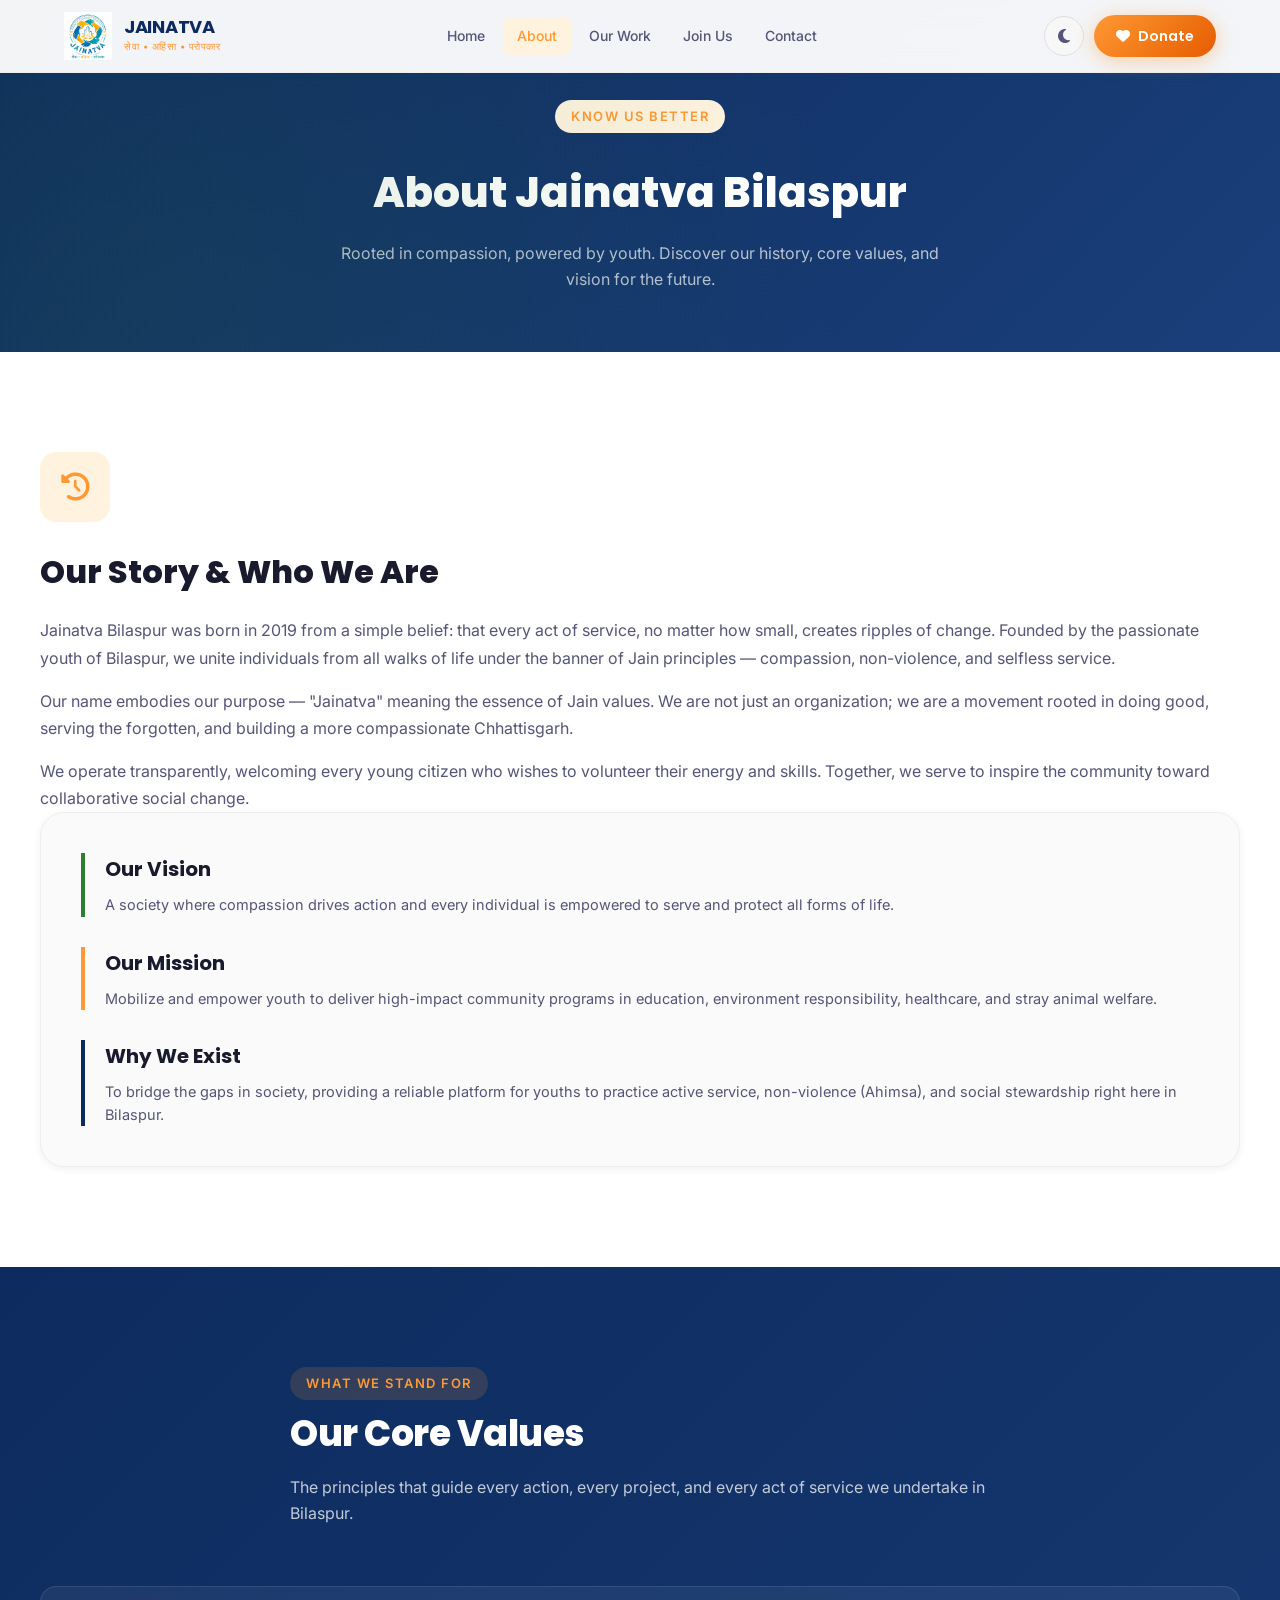
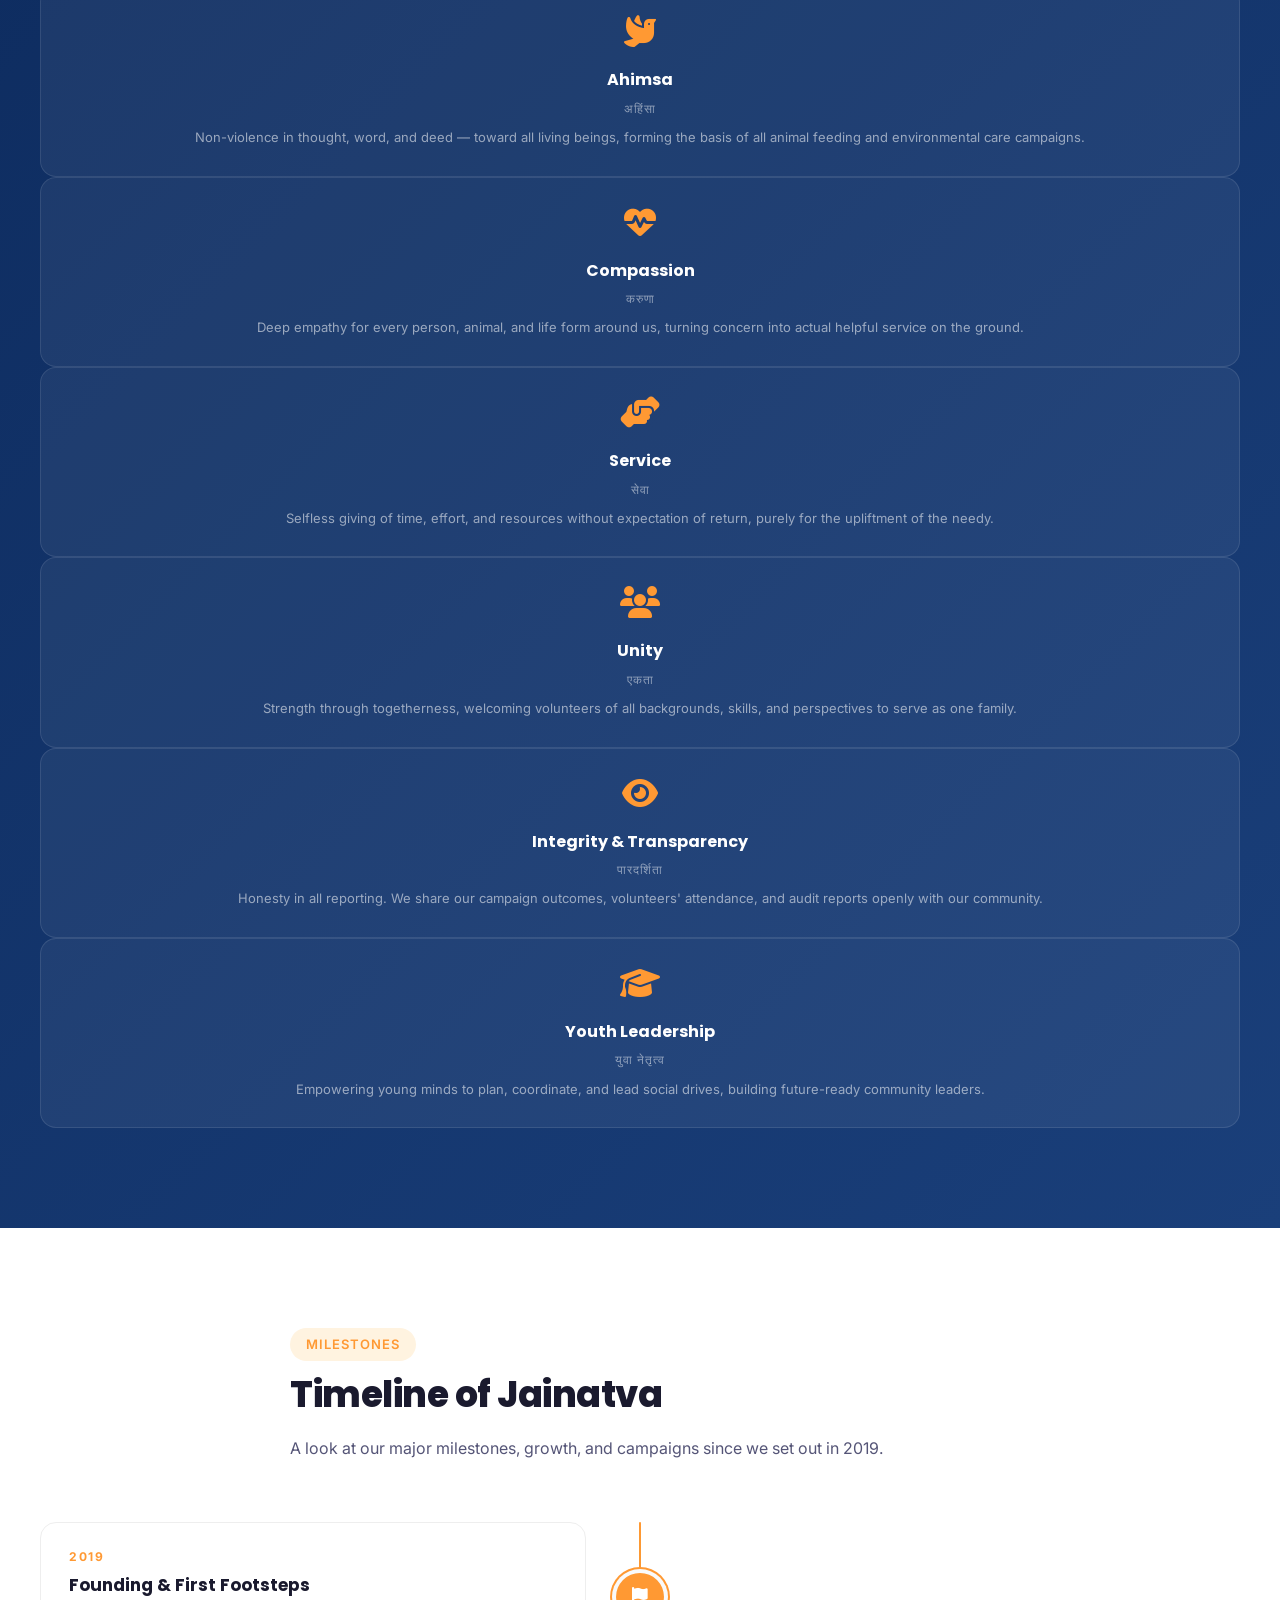
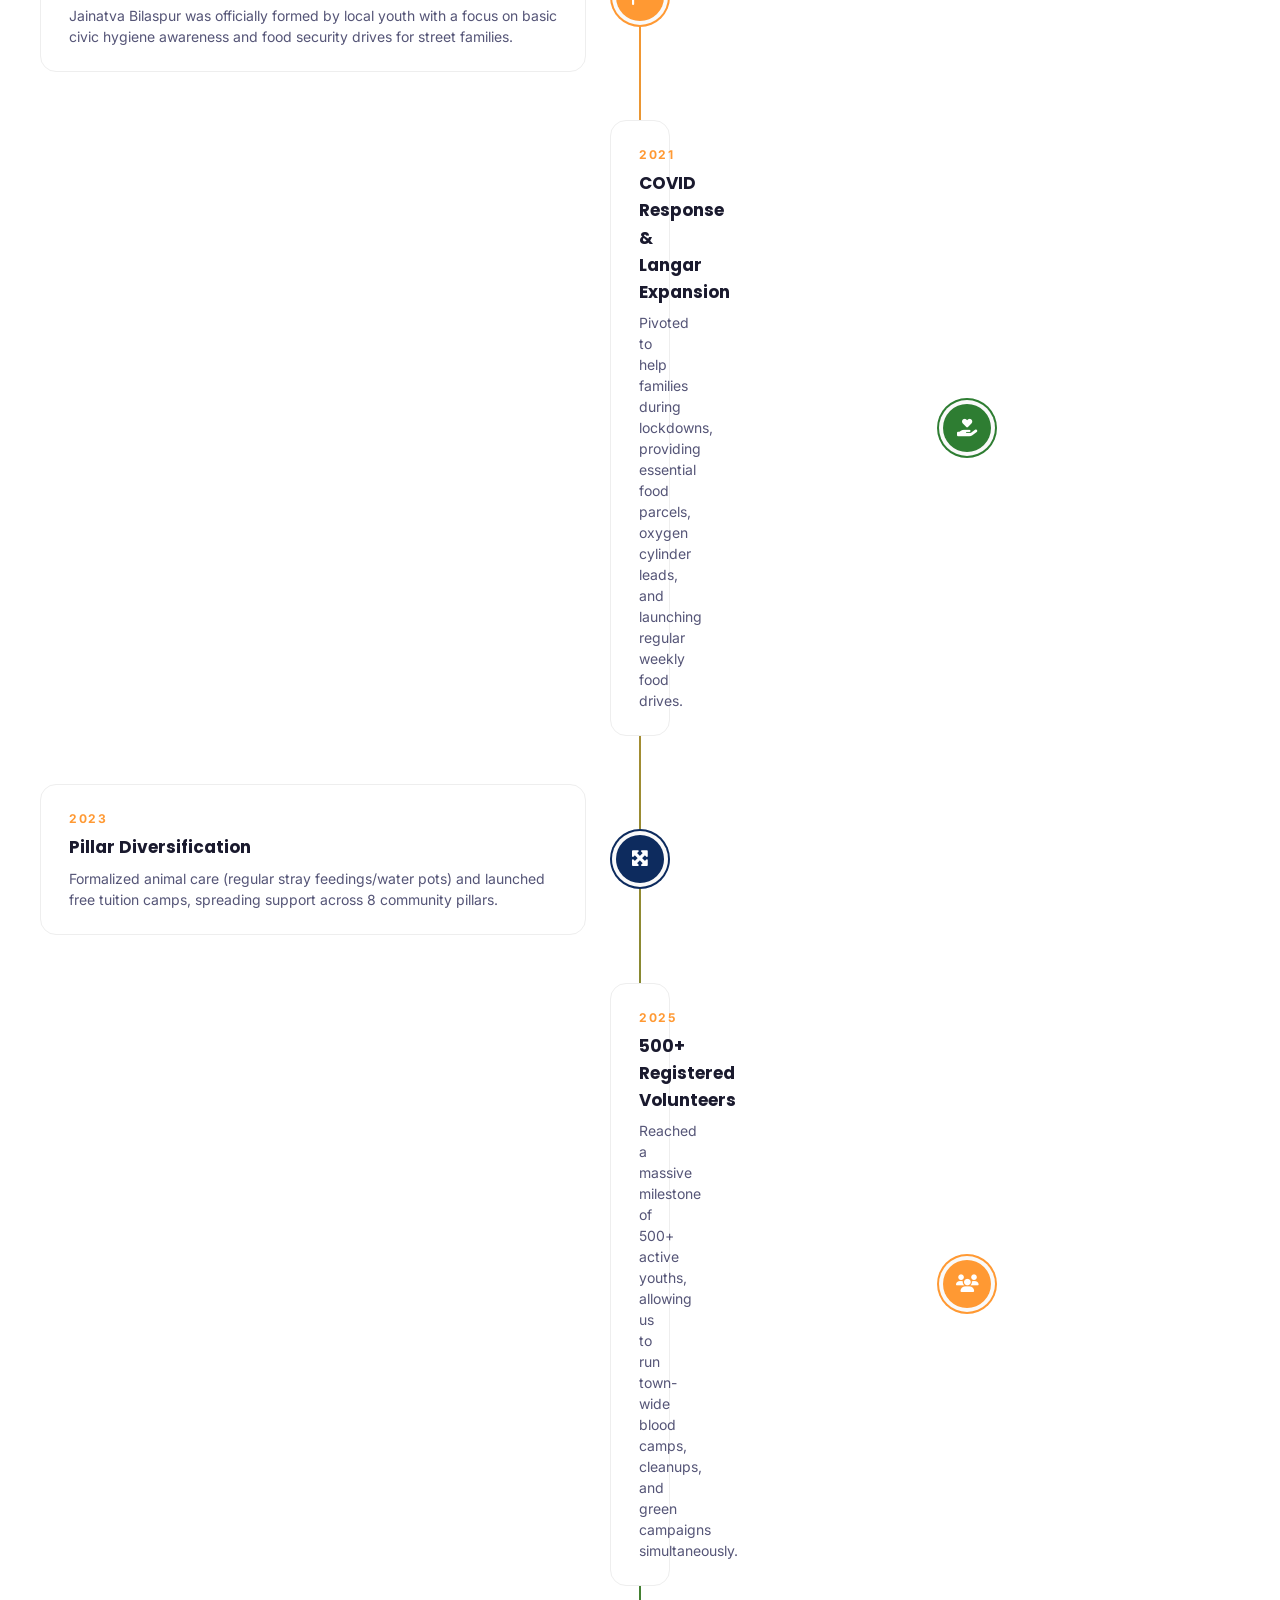
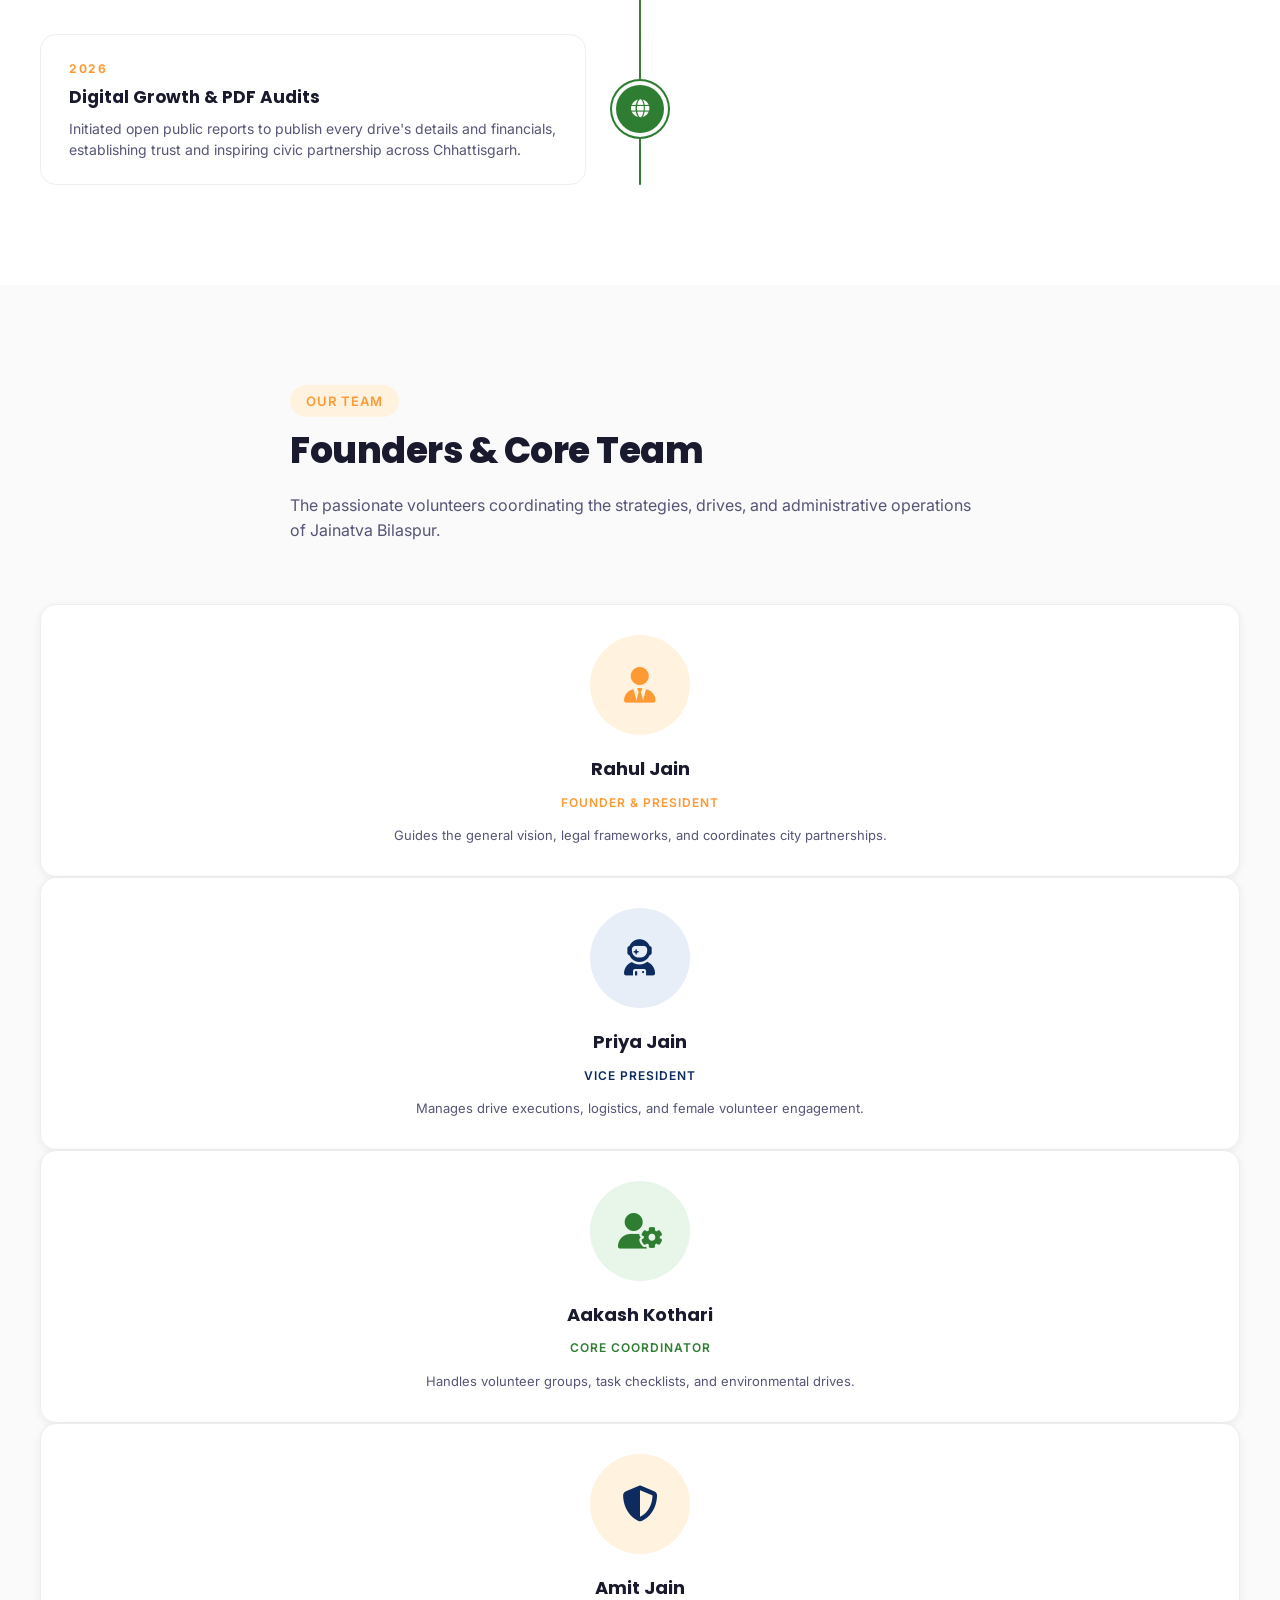
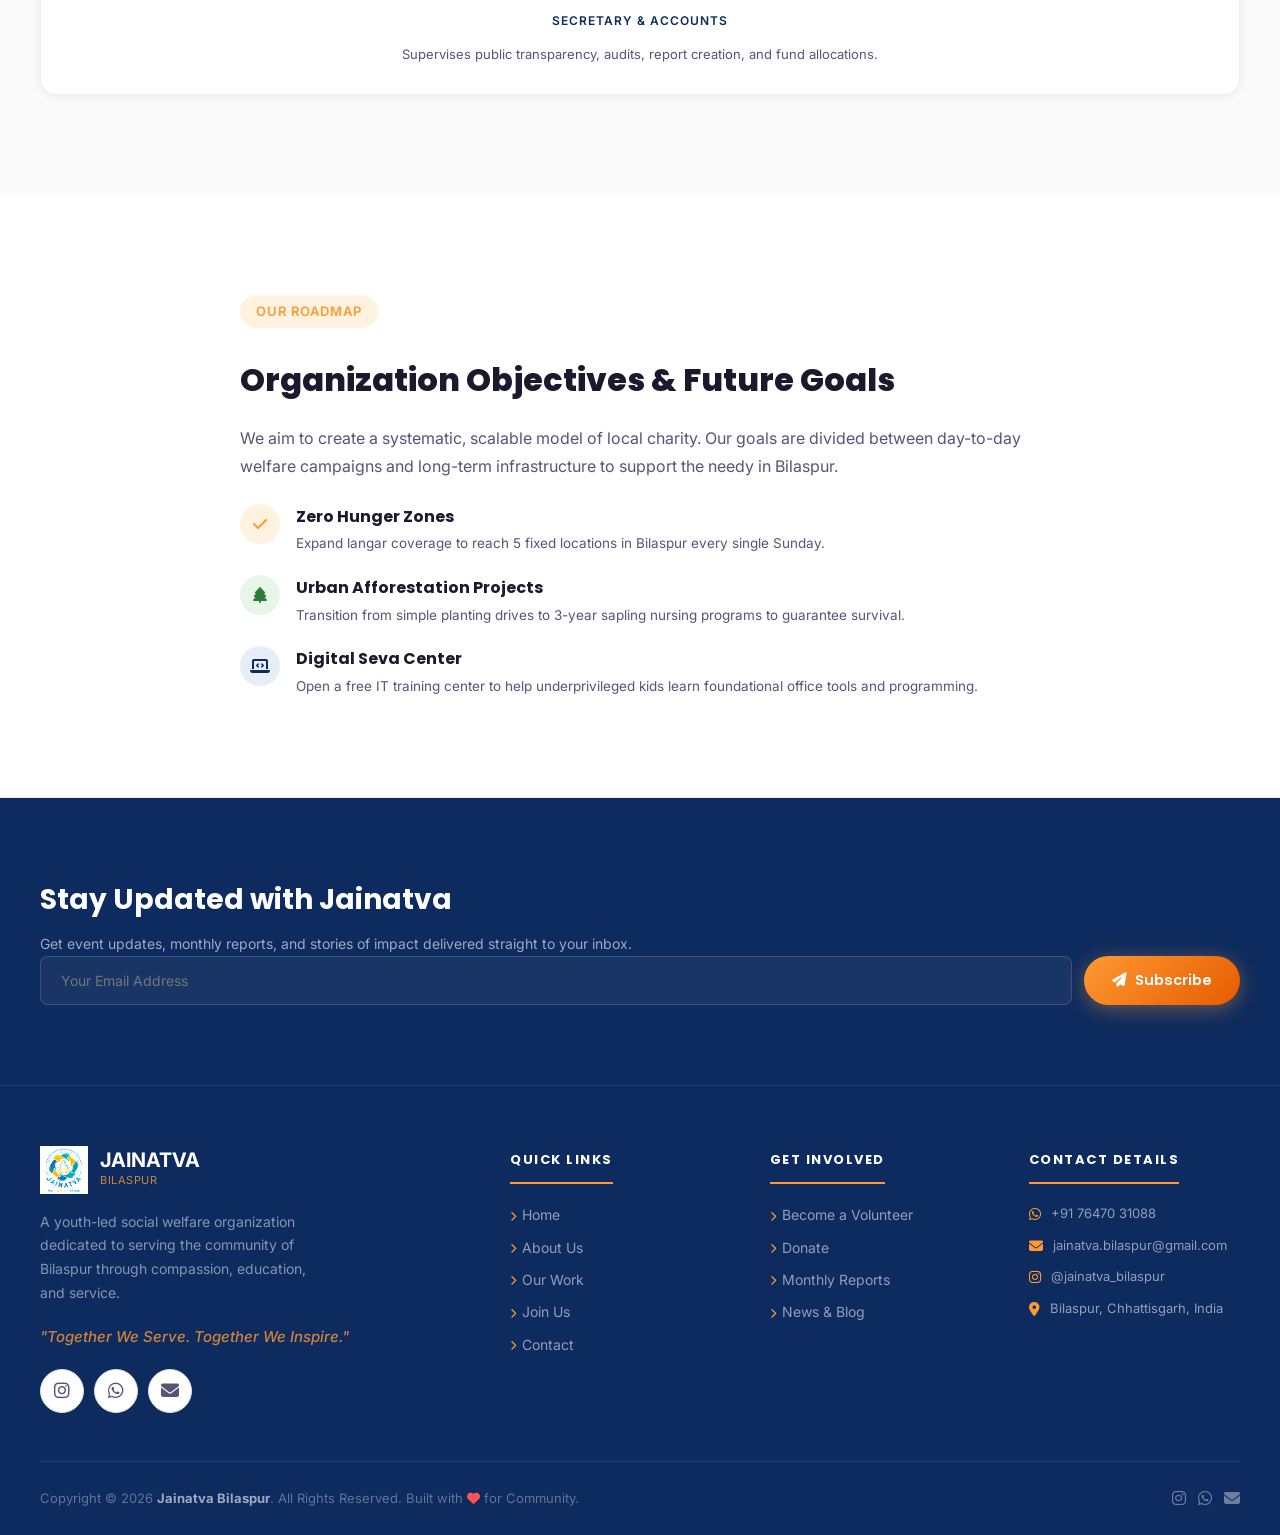
==== about.html @ 810e7277 "Initial commit of Jainatva Bilaspur website" ====
<!DOCTYPE html>
<html lang="en">
<head>
  <meta charset="UTF-8" />
  <meta name="viewport" content="width=device-width, initial-scale=1.0" />
  <meta name="description" content="Learn about Jainatva Bilaspur's story, mission, values, leadership, and our journey of social service since 2019." />
  <meta name="keywords" content="Jainatva story, about Jainatva, NGO leadership, Jain values, Ahimsa, Bilaspur NGO" />
  <title>About Us – Jainatva Bilaspur</title>
  <link rel="icon" type="image/jpeg" href="assets/logo.jpeg" />
  <link rel="preconnect" href="https://fonts.googleapis.com" />
  <link rel="preconnect" href="https://fonts.gstatic.com" crossorigin />
  <link href="https://fonts.googleapis.com/css2?family=Poppins:wght@300;400;500;600;700;800&family=Inter:wght@300;400;500;600&display=swap" rel="stylesheet" />
  <link rel="stylesheet" href="https://cdnjs.cloudflare.com/ajax/libs/font-awesome/6.5.1/css/all.min.css" />
  <link rel="stylesheet" href="css/style.css" />
  <script>
    // Anti-flash theme loader
    (function() {
      const isDark = localStorage.getItem('jainatva-dark') === 'true';
      if (isDark) {
        document.documentElement.setAttribute('data-theme', 'dark');
      }
    })();
  </script>
</head>
<body>

  <!-- HEADER / NAVIGATION -->
  <header id="navbar" role="navigation" aria-label="Main navigation">
    <div class="nav-container">
      <a href="index.html" class="nav-logo" aria-label="Jainatva Bilaspur Home">
        <img src="assets/logo.jpeg" alt="Jainatva Bilaspur Logo" />
        <div class="nav-logo-text">
          <span class="org-name">JAINATVA</span>
          <span class="org-tagline">सेवा • अहिंसा • परोपकार</span>
        </div>
      </a>

      <ul class="nav-links" role="list">
        <li><a href="index.html">Home</a></li>
        <li><a href="about.html" class="active">About</a></li>
        <li><a href="work.html">Our Work</a></li>
        <li><a href="join.html">Join Us</a></li>
        <li><a href="contact.html">Contact</a></li>
      </ul>

      <div class="nav-actions">
        <button class="btn-dark-toggle" id="dark-toggle" aria-label="Toggle dark mode">
          <i class="fas fa-moon" aria-hidden="true"></i>
        </button>
        <a href="contact.html#donate" class="btn btn-primary" style="padding: 10px 22px; font-size: 14px;">
          <i class="fas fa-heart" aria-hidden="true"></i> Donate
        </a>
        <button class="hamburger" id="hamburger" aria-label="Open menu" aria-expanded="false">
          <span></span><span></span><span></span>
        </button>
      </div>
    </div>
  </header>

  <!-- MOBILE NAV DRAWER -->
  <nav id="mobile-nav" aria-label="Mobile navigation">
    <a href="index.html">Home</a>
    <a href="about.html" class="active">About Us</a>
    <a href="work.html">Our Work</a>
    <a href="join.html">Join Us</a>
    <a href="contact.html">Contact</a>
    <a href="contact.html#donate" style="color: var(--saffron); font-weight: bold;"><i class="fas fa-heart"></i> Donate</a>
  </nav>

  <!-- INNER BANNER -->
  <section class="inner-banner" style="background: linear-gradient(135deg, var(--navy), var(--navy-mid)); padding: 100px 0 60px 0; text-align: center; color: white; position: relative;">
    <div style="position: absolute; top: 0; left: 0; right: 0; bottom: 0; background: radial-gradient(circle at 10% 90%, rgba(46,125,50,0.15) 0%, transparent 60%); pointer-events: none;"></div>
    <div class="container">
      <span class="section-badge" style="color: var(--saffron); text-transform: uppercase; font-size: 13px; font-weight: 600; letter-spacing: 1.5px;">Know Us Better</span>
      <h1 style="font-family: 'Poppins', sans-serif; font-size: 42px; font-weight: 800; margin-top: 10px; color: white;">About Jainatva Bilaspur</h1>
      <p style="color: rgba(255,255,255,0.7); max-width: 600px; margin: 15px auto 0 auto; font-size: 16px;">Rooted in compassion, powered by youth. Discover our history, core values, and vision for the future.</p>
    </div>
  </section>

  <!-- OUR STORY & WHY EXISTS -->
  <section id="our-story" style="padding: 100px 0; background: var(--white);" aria-labelledby="story-title">
    <div class="container">
      <div class="grid grid-2" style="gap: 50px; align-items: center;">
        <div class="reveal">
          <div style="width: 70px; height: 70px; background: var(--saffron-light); color: var(--saffron); border-radius: var(--radius-md); display: flex; align-items: center; justify-content: center; font-size: 28px; margin-bottom: 24px;">
            <i class="fas fa-history"></i>
          </div>
          <h2 id="story-title" style="font-size: 32px; font-weight: 800; margin-bottom: 20px; color: var(--text-primary);">Our Story &amp; Who We Are</h2>
          <p style="color: var(--text-secondary); margin-bottom: 16px; line-height: 1.7;">
            Jainatva Bilaspur was born in 2019 from a simple belief: that every act of service, no matter how small, creates ripples of change. Founded by the passionate youth of Bilaspur, we unite individuals from all walks of life under the banner of Jain principles — compassion, non-violence, and selfless service.
          </p>
          <p style="color: var(--text-secondary); margin-bottom: 16px; line-height: 1.7;">
            Our name embodies our purpose — "Jainatva" meaning the essence of Jain values. We are not just an organization; we are a movement rooted in doing good, serving the forgotten, and building a more compassionate Chhattisgarh.
          </p>
          <p style="color: var(--text-secondary); line-height: 1.7;">
            We operate transparently, welcoming every young citizen who wishes to volunteer their energy and skills. Together, we serve to inspire the community toward collaborative social change.
          </p>
        </div>
        <div class="reveal" style="background: var(--off-white); padding: 40px; border-radius: var(--radius-lg); border: 1px solid var(--gray-100); box-shadow: var(--shadow-sm);">
          <div style="border-left: 4px solid var(--green); padding-left: 20px; margin-bottom: 30px;">
            <h3 style="font-size: 20px; font-weight: 700; color: var(--text-primary); margin-bottom: 8px;">Our Vision</h3>
            <p style="color: var(--text-secondary); font-size: 14.5px;">A society where compassion drives action and every individual is empowered to serve and protect all forms of life.</p>
          </div>
          <div style="border-left: 4px solid var(--saffron); padding-left: 20px; margin-bottom: 30px;">
            <h3 style="font-size: 20px; font-weight: 700; color: var(--text-primary); margin-bottom: 8px;">Our Mission</h3>
            <p style="color: var(--text-secondary); font-size: 14.5px;">Mobilize and empower youth to deliver high-impact community programs in education, environment responsibility, healthcare, and stray animal welfare.</p>
          </div>
          <div style="border-left: 4px solid var(--navy); padding-left: 20px;">
            <h3 style="font-size: 20px; font-weight: 700; color: var(--text-primary); margin-bottom: 8px;">Why We Exist</h3>
            <p style="color: var(--text-secondary); font-size: 14.5px;">To bridge the gaps in society, providing a reliable platform for youths to practice active service, non-violence (Ahimsa), and social stewardship right here in Bilaspur.</p>
          </div>
        </div>
      </div>
    </div>
  </section>

  <!-- CORE VALUES -->
  <section id="values" style="padding: 100px 0; background: linear-gradient(135deg, var(--navy), var(--navy-mid)); color: white;" aria-labelledby="values-title">
    <div class="container">
      <div class="text-center" style="max-width: 700px; margin: 0 auto 60px auto;">
        <span class="section-badge" style="color: var(--saffron); text-transform: uppercase; font-size: 13px; font-weight: 600; letter-spacing: 1.5px; display: inline-block; margin-bottom: 12px;">What We Stand For</span>
        <h2 id="values-title" class="section-title" style="color: white; font-size: 36px; font-weight: 800; margin-bottom: 20px;">Our Core Values</h2>
        <p style="color: rgba(255,255,255,0.75);">The principles that guide every action, every project, and every act of service we undertake in Bilaspur.</p>
      </div>

      <div class="grid grid-3" style="gap: 30px;">
        <!-- Value 1 -->
        <div class="value-card reveal">
          <i class="fas fa-dove" style="font-size: 32px; color: var(--saffron); margin-bottom: 20px;"></i>
          <h3>Ahimsa</h3>
          <div class="value-hindi">अहिंसा</div>
          <p>Non-violence in thought, word, and deed — toward all living beings, forming the basis of all animal feeding and environmental care campaigns.</p>
        </div>
        <!-- Value 2 -->
        <div class="value-card reveal">
          <i class="fas fa-heartbeat" style="font-size: 32px; color: var(--saffron); margin-bottom: 20px;"></i>
          <h3>Compassion</h3>
          <div class="value-hindi">करुणा</div>
          <p>Deep empathy for every person, animal, and life form around us, turning concern into actual helpful service on the ground.</p>
        </div>
        <!-- Value 3 -->
        <div class="value-card reveal">
          <i class="fas fa-hands-helping" style="font-size: 32px; color: var(--saffron); margin-bottom: 20px;"></i>
          <h3>Service</h3>
          <div class="value-hindi">सेवा</div>
          <p>Selfless giving of time, effort, and resources without expectation of return, purely for the upliftment of the needy.</p>
        </div>
        <!-- Value 4 -->
        <div class="value-card reveal">
          <i class="fas fa-users" style="font-size: 32px; color: var(--saffron); margin-bottom: 20px;"></i>
          <h3>Unity</h3>
          <div class="value-hindi">एकता</div>
          <p>Strength through togetherness, welcoming volunteers of all backgrounds, skills, and perspectives to serve as one family.</p>
        </div>
        <!-- Value 5 -->
        <div class="value-card reveal">
          <i class="fas fa-eye" style="font-size: 32px; color: var(--saffron); margin-bottom: 20px;"></i>
          <h3>Integrity &amp; Transparency</h3>
          <div class="value-hindi">पारदर्शिता</div>
          <p>Honesty in all reporting. We share our campaign outcomes, volunteers' attendance, and audit reports openly with our community.</p>
        </div>
        <!-- Value 6 -->
        <div class="value-card reveal">
          <i class="fas fa-graduation-cap" style="font-size: 32px; color: var(--saffron); margin-bottom: 20px;"></i>
          <h3>Youth Leadership</h3>
          <div class="value-hindi">युवा नेतृत्व</div>
          <p>Empowering young minds to plan, coordinate, and lead social drives, building future-ready community leaders.</p>
        </div>
      </div>
    </div>
  </section>

  <!-- TIMELINE ROADMAP -->
  <section id="timeline-section" style="padding: 100px 0; background: var(--white);" aria-labelledby="timeline-title">
    <div class="container">
      <div class="text-center" style="max-width: 700px; margin: 0 auto 60px auto;">
        <span class="section-badge" style="color: var(--saffron); text-transform: uppercase; font-size: 13px; font-weight: 600; letter-spacing: 1px; display: inline-block; margin-bottom: 12px;">Milestones</span>
        <h2 id="timeline-title" class="section-title" style="font-size: 36px; font-weight: 800; margin-bottom: 20px;">Timeline of Jainatva</h2>
        <p style="color: var(--text-secondary);">A look at our major milestones, growth, and campaigns since we set out in 2019.</p>
      </div>

      <div class="timeline">
        <!-- Milestone 1 (Odd: Left) -->
        <div class="timeline-item">
          <div class="timeline-card reveal">
            <div class="timeline-date">2019</div>
            <h3>Founding &amp; First Footsteps</h3>
            <p>Jainatva Bilaspur was officially formed by local youth with a focus on basic civic hygiene awareness and food security drives for street families.</p>
          </div>
          <div class="timeline-dot"><i class="fas fa-flag"></i></div>
          <div></div>
        </div>

        <!-- Milestone 2 (Even: Right) -->
        <div class="timeline-item">
          <div></div>
          <div class="timeline-dot green"><i class="fas fa-hand-holding-heart"></i></div>
          <div class="timeline-card reveal">
            <div class="timeline-date">2021</div>
            <h3>COVID Response &amp; Langar Expansion</h3>
            <p>Pivoted to help families during lockdowns, providing essential food parcels, oxygen cylinder leads, and launching regular weekly food drives.</p>
          </div>
        </div>

        <!-- Milestone 3 (Odd: Left) -->
        <div class="timeline-item">
          <div class="timeline-card reveal">
            <div class="timeline-date">2023</div>
            <h3>Pillar Diversification</h3>
            <p>Formalized animal care (regular stray feedings/water pots) and launched free tuition camps, spreading support across 8 community pillars.</p>
          </div>
          <div class="timeline-dot navy"><i class="fas fa-expand-arrows-alt"></i></div>
          <div></div>
        </div>

        <!-- Milestone 4 (Even: Right) -->
        <div class="timeline-item">
          <div></div>
          <div class="timeline-dot"><i class="fas fa-users"></i></div>
          <div class="timeline-card reveal">
            <div class="timeline-date">2025</div>
            <h3>500+ Registered Volunteers</h3>
            <p>Reached a massive milestone of 500+ active youths, allowing us to run town-wide blood camps, cleanups, and green campaigns simultaneously.</p>
          </div>
        </div>

        <!-- Milestone 5 (Odd: Left) -->
        <div class="timeline-item">
          <div class="timeline-card reveal">
            <div class="timeline-date">2026</div>
            <h3>Digital Growth &amp; PDF Audits</h3>
            <p>Initiated open public reports to publish every drive's details and financials, establishing trust and inspiring civic partnership across Chhattisgarh.</p>
          </div>
          <div class="timeline-dot green"><i class="fas fa-globe"></i></div>
          <div></div>
        </div>
      </div>
    </div>
  </section>

  <!-- FOUNDER & TEAM -->
  <section id="founder-team" style="padding: 100px 0; background: var(--off-white);" aria-labelledby="team-title">
    <div class="container">
      <div class="text-center" style="max-width: 700px; margin: 0 auto 60px auto;">
        <span class="section-badge" style="color: var(--saffron); text-transform: uppercase; font-size: 13px; font-weight: 600; letter-spacing: 1px; display: inline-block; margin-bottom: 12px;">Our Team</span>
        <h2 id="team-title" class="section-title" style="font-size: 36px; font-weight: 800; margin-bottom: 20px;">Founders &amp; Core Team</h2>
        <p style="color: var(--text-secondary);">The passionate volunteers coordinating the strategies, drives, and administrative operations of Jainatva Bilaspur.</p>
      </div>

      <div class="grid grid-4" style="gap: 30px;">
        <!-- Member 1 -->
        <div class="reveal" style="background: var(--white); border-radius: var(--radius-md); overflow: hidden; border: 1px solid var(--gray-100); text-align: center; padding: 30px 20px; box-shadow: var(--shadow-sm);">
          <div style="width: 100px; height: 100px; background: var(--saffron-light); color: var(--saffron); display: flex; align-items: center; justify-content: center; font-size: 36px; border-radius: 50%; margin: 0 auto 20px auto;">
            <i class="fas fa-user-tie"></i>
          </div>
          <h3 style="font-size: 18px; font-weight: 700; color: var(--text-primary); margin-bottom: 5px;">Rahul Jain</h3>
          <span style="font-size: 12px; color: var(--saffron); text-transform: uppercase; font-weight: 600; letter-spacing: 1px;">Founder &amp; President</span>
          <p style="font-size: 13px; color: var(--text-secondary); margin-top: 12px; line-height: 1.5;">Guides the general vision, legal frameworks, and coordinates city partnerships.</p>
        </div>

        <!-- Member 2 -->
        <div class="reveal" style="background: var(--white); border-radius: var(--radius-md); overflow: hidden; border: 1px solid var(--gray-100); text-align: center; padding: 30px 20px; box-shadow: var(--shadow-sm);">
          <div style="width: 100px; height: 100px; background: var(--navy-light); color: var(--navy); display: flex; align-items: center; justify-content: center; font-size: 36px; border-radius: 50%; margin: 0 auto 20px auto;">
            <i class="fas fa-user-astronaut"></i>
          </div>
          <h3 style="font-size: 18px; font-weight: 700; color: var(--text-primary); margin-bottom: 5px;">Priya Jain</h3>
          <span style="font-size: 12px; color: var(--navy); text-transform: uppercase; font-weight: 600; letter-spacing: 1px;">Vice President</span>
          <p style="font-size: 13px; color: var(--text-secondary); margin-top: 12px; line-height: 1.5;">Manages drive executions, logistics, and female volunteer engagement.</p>
        </div>

        <!-- Member 3 -->
        <div class="reveal" style="background: var(--white); border-radius: var(--radius-md); overflow: hidden; border: 1px solid var(--gray-100); text-align: center; padding: 30px 20px; box-shadow: var(--shadow-sm);">
          <div style="width: 100px; height: 100px; background: var(--green-light); color: var(--green); display: flex; align-items: center; justify-content: center; font-size: 36px; border-radius: 50%; margin: 0 auto 20px auto;">
            <i class="fas fa-user-cog"></i>
          </div>
          <h3 style="font-size: 18px; font-weight: 700; color: var(--text-primary); margin-bottom: 5px;">Aakash Kothari</h3>
          <span style="font-size: 12px; color: var(--green); text-transform: uppercase; font-weight: 600; letter-spacing: 1px;">Core Coordinator</span>
          <p style="font-size: 13px; color: var(--text-secondary); margin-top: 12px; line-height: 1.5;">Handles volunteer groups, task checklists, and environmental drives.</p>
        </div>

        <!-- Member 4 -->
        <div class="reveal" style="background: var(--white); border-radius: var(--radius-md); overflow: hidden; border: 1px solid var(--gray-100); text-align: center; padding: 30px 20px; box-shadow: var(--shadow-sm);">
          <div style="width: 100px; height: 100px; background: var(--saffron-light); color: var(--navy); display: flex; align-items: center; justify-content: center; font-size: 36px; border-radius: 50%; margin: 0 auto 20px auto;">
            <i class="fas fa-shield-alt"></i>
          </div>
          <h3 style="font-size: 18px; font-weight: 700; color: var(--text-primary); margin-bottom: 5px;">Amit Jain</h3>
          <span style="font-size: 12px; color: var(--navy); text-transform: uppercase; font-weight: 600; letter-spacing: 1px;">Secretary &amp; Accounts</span>
          <p style="font-size: 13px; color: var(--text-secondary); margin-top: 12px; line-height: 1.5;">Supervises public transparency, audits, report creation, and fund allocations.</p>
        </div>
      </div>
    </div>
  </section>

  <!-- OBJECTIVES & FUTURE GOALS -->
  <section id="goals" style="padding: 100px 0; background: var(--white);" aria-labelledby="goals-title">
    <div class="container" style="max-width: 800px; margin: 0 auto;">
      <div class="reveal">
        <span class="section-badge" style="color: var(--saffron); text-transform: uppercase; font-size: 13px; font-weight: 600; letter-spacing: 1px;">Our Roadmap</span>
        <h2 id="goals-title" style="font-size: 32px; font-weight: 800; margin-top: 10px; margin-bottom: 20px; color: var(--text-primary);">Organization Objectives &amp; Future Goals</h2>
        <p style="color: var(--text-secondary); margin-bottom: 24px; line-height: 1.7;">
          We aim to create a systematic, scalable model of local charity. Our goals are divided between day-to-day welfare campaigns and long-term infrastructure to support the needy in Bilaspur.
        </p>

        <div style="display: flex; gap: 16px; margin-bottom: 20px; align-items: flex-start;">
          <div style="background: var(--saffron-light); color: var(--saffron); width: 40px; height: 40px; border-radius: 50%; display: flex; align-items: center; justify-content: center; flex-shrink: 0;"><i class="fas fa-check"></i></div>
          <div>
            <h4 style="font-size: 16px; font-weight: 700; color: var(--text-primary); margin-bottom: 4px;">Zero Hunger Zones</h4>
            <p style="font-size: 13.5px; color: var(--text-secondary);">Expand langar coverage to reach 5 fixed locations in Bilaspur every single Sunday.</p>
          </div>
        </div>

        <div style="display: flex; gap: 16px; margin-bottom: 20px; align-items: flex-start;">
          <div style="background: var(--green-light); color: var(--green); width: 40px; height: 40px; border-radius: 50%; display: flex; align-items: center; justify-content: center; flex-shrink: 0;"><i class="fas fa-tree"></i></div>
          <div>
            <h4 style="font-size: 16px; font-weight: 700; color: var(--text-primary); margin-bottom: 4px;">Urban Afforestation Projects</h4>
            <p style="font-size: 13.5px; color: var(--text-secondary);">Transition from simple planting drives to 3-year sapling nursing programs to guarantee survival.</p>
          </div>
        </div>

        <div style="display: flex; gap: 16px; align-items: flex-start;">
          <div style="background: var(--navy-light); color: var(--navy); width: 40px; height: 40px; border-radius: 50%; display: flex; align-items: center; justify-content: center; flex-shrink: 0;"><i class="fas fa-laptop-code"></i></div>
          <div>
            <h4 style="font-size: 16px; font-weight: 700; color: var(--text-primary); margin-bottom: 4px;">Digital Seva Center</h4>
            <p style="font-size: 13.5px; color: var(--text-secondary);">Open a free IT training center to help underprivileged kids learn foundational office tools and programming.</p>
          </div>
        </div>
      </div>
    </div>
  </section>

  <!-- NEWSLETTER SECTION -->
  <section id="newsletter" style="padding: 80px 0; background: var(--navy); color: white; border-bottom: 1px solid rgba(255,255,255,0.08);" aria-labelledby="newsletter-title">
    <div class="container">
      <div class="grid grid-2" style="align-items: center; gap: 40px;">
        <div>
          <h2 id="newsletter-title" style="font-family: 'Poppins', sans-serif; font-size: 28px; font-weight: 700; margin-bottom: 10px; color: white;">Stay Updated with Jainatva</h2>
          <p style="color: rgba(255,255,255,0.6); font-size: 14px;">Get event updates, monthly reports, and stories of impact delivered straight to your inbox.</p>
        </div>
        <div style="display: flex; gap: 12px; flex-wrap: wrap;">
          <input type="email" placeholder="Your Email Address" aria-label="Email for Newsletter" style="flex: 1; min-width: 250px; padding: 14px 20px; border-radius: var(--radius-sm); border: 1px solid rgba(255,255,255,0.15); background: rgba(255,255,255,0.05); color: white; font-family: inherit; font-size: 14px; outline: none; transition: var(--transition);" />
          <button class="btn btn-primary" onclick="handleNewsletter(this)" style="font-size: 14.5px; padding: 14px 28px; border: none; cursor: pointer;">
            <i class="fas fa-paper-plane"></i> Subscribe
          </button>
        </div>
      </div>
    </div>
  </section>

  <!-- FOOTER -->
  <footer>
    <div class="container">
      <div class="footer-grid">
        <div class="footer-brand">
          <div class="footer-logo">
            <img src="assets/logo.jpeg" alt="Jainatva Bilaspur Logo" />
            <div class="footer-logo-text">
              <div class="org-name">JAINATVA</div>
              <div class="org-tagline">BILASPUR</div>
            </div>
          </div>
          <p>A youth-led social welfare organization dedicated to serving the community of Bilaspur through compassion, education, and service.</p>
          <div class="footer-tagline">"Together We Serve. Together We Inspire."</div>
          <div class="social-icons" style="margin-top: 15px;">
            <a href="https://instagram.com/jainatva_bilaspur" class="social-icon ig" target="_blank" rel="noopener" aria-label="Instagram"><i class="fab fa-instagram"></i></a>
            <a href="https://wa.me/917647031088" class="social-icon wa" target="_blank" rel="noopener" aria-label="WhatsApp"><i class="fab fa-whatsapp"></i></a>
            <a href="mailto:jainatva.bilaspur@gmail.com" class="social-icon em" aria-label="Email"><i class="fas fa-envelope"></i></a>
          </div>
        </div>

        <div class="footer-col">
          <h4>Quick Links</h4>
          <ul class="footer-links">
            <li><a href="index.html"><i class="fas fa-chevron-right" aria-hidden="true"></i> Home</a></li>
            <li><a href="about.html"><i class="fas fa-chevron-right" aria-hidden="true"></i> About Us</a></li>
            <li><a href="work.html"><i class="fas fa-chevron-right" aria-hidden="true"></i> Our Work</a></li>
            <li><a href="join.html"><i class="fas fa-chevron-right" aria-hidden="true"></i> Join Us</a></li>
            <li><a href="contact.html"><i class="fas fa-chevron-right" aria-hidden="true"></i> Contact</a></li>
          </ul>
        </div>

        <div class="footer-col">
          <h4>Get Involved</h4>
          <ul class="footer-links">
            <li><a href="join.html"><i class="fas fa-chevron-right" aria-hidden="true"></i> Become a Volunteer</a></li>
            <li><a href="contact.html#donate"><i class="fas fa-chevron-right" aria-hidden="true"></i> Donate</a></li>
            <li><a href="work.html#reports-section"><i class="fas fa-chevron-right" aria-hidden="true"></i> Monthly Reports</a></li>
            <li><a href="work.html#blog-section"><i class="fas fa-chevron-right" aria-hidden="true"></i> News &amp; Blog</a></li>
          </ul>
        </div>

        <div class="footer-col">
          <h4>Contact Details</h4>
          <div class="footer-contact-item">
            <i class="fab fa-whatsapp" aria-hidden="true"></i>
            <span><a href="https://wa.me/917647031088">+91 76470 31088</a></span>
          </div>
          <div class="footer-contact-item">
            <i class="fas fa-envelope" aria-hidden="true"></i>
            <span><a href="mailto:jainatva.bilaspur@gmail.com">jainatva.bilaspur@gmail.com</a></span>
          </div>
          <div class="footer-contact-item">
            <i class="fab fa-instagram" aria-hidden="true"></i>
            <span><a href="https://instagram.com/jainatva_bilaspur" target="_blank" rel="noopener">@jainatva_bilaspur</a></span>
          </div>
          <div class="footer-contact-item">
            <i class="fas fa-map-marker-alt" aria-hidden="true"></i>
            <span>Bilaspur, Chhattisgarh, India</span>
          </div>
        </div>
      </div>

      <div class="footer-bottom">
        <p>Copyright &copy; 2026 <strong style="color: rgba(255,255,255,0.6);">Jainatva Bilaspur</strong>. All Rights Reserved. Built with <i class="fas fa-heart" style="color: #FF5252;"></i> for Community.</p>
        <div class="footer-bottom-social">
          <a href="https://instagram.com/jainatva_bilaspur" target="_blank" rel="noopener" aria-label="Instagram"><i class="fab fa-instagram"></i></a>
          <a href="https://wa.me/917647031088" target="_blank" rel="noopener" aria-label="WhatsApp"><i class="fab fa-whatsapp"></i></a>
          <a href="mailto:jainatva.bilaspur@gmail.com" aria-label="Email"><i class="fas fa-envelope"></i></a>
        </div>
      </div>
    </div>
  </footer>

  <!-- BACK TO TOP -->
  <a href="#navbar" id="back-to-top" aria-label="Back to top">
    <i class="fas fa-arrow-up" aria-hidden="true"></i>
  </a>

  <!-- SCRIPTS -->
  <script src="js/main.js"></script>
</body>
</html>
---- css/style.css ----
:root {
    --saffron: #FF9933;
    --saffron-light: #FFF3E0;
    --saffron-dark: #E65C00;
    --green: #2E7D32;
    --green-light: #E8F5E9;
    --green-dark: #1B5E20;
    --navy: #0D2B5E;
    --navy-light: #E8EEF8;
    --navy-mid: #1A3F7A;
    --teal: #00897B;
    --white: #FFFFFF;
    --off-white: #FAFAFA;
    --gray-50: #F7F7F7;
    --gray-100: #EEEEEE;
    --gray-200: #E0E0E0;
    --gray-400: #BDBDBD;
    --gray-600: #757575;
    --gray-800: #424242;
    --gray-900: #212121;
    --text-primary: #1A1A2E;
    --text-secondary: #555577;
    --text-muted: #888899;
    --shadow-sm: 0 2px 8px rgba(0,0,0,0.06);
    --shadow-md: 0 4px 20px rgba(0,0,0,0.10);
    --shadow-lg: 0 8px 40px rgba(0,0,0,0.14);
    --radius-sm: 8px;
    --radius-md: 16px;
    --radius-lg: 24px;
    --radius-xl: 40px;
    --transition: 0.3s cubic-bezier(0.4, 0, 0.2, 1);
  }

  [data-theme="dark"] {
    --white: #0F1117;
    --off-white: #161821;
    --gray-50: #1A1D2E;
    --gray-100: #1E2236;
    --gray-200: #252840;
    --gray-400: #4A4D6A;
    --gray-600: #8888AA;
    --gray-800: #C0C0D8;
    --gray-900: #E8E8F0;
    --text-primary: #F0F0FF;
    --text-secondary: #B0B0CC;
    --text-muted: #777799;
    --shadow-sm: 0 2px 8px rgba(0,0,0,0.3);
    --shadow-md: 0 4px 20px rgba(0,0,0,0.4);
    --shadow-lg: 0 8px 40px rgba(0,0,0,0.5);
    --navy: #1E2B4A;
    --navy-light: #1A2040;
  }

  * { margin: 0; padding: 0; box-sizing: border-box; }

  html { scroll-behavior: smooth; }

  body {
    font-family: 'Inter', sans-serif;
    background: var(--white);
    color: var(--text-primary);
    line-height: 1.6;
    transition: background var(--transition), color var(--transition);
    overflow-x: hidden;
  }

  h1, h2, h3, h4, h5, h6 { font-family: 'Poppins', sans-serif; }

  /* ─── NAVBAR ─── */
  #navbar {
    position: fixed;
    top: 0;
    left: 0;
    right: 0;
    z-index: 1000;
    background: rgba(255,255,255,0.95);
    backdrop-filter: blur(12px);
    border-bottom: 1px solid var(--gray-100);
    transition: all var(--transition);
  }

  [data-theme="dark"] #navbar {
    background: rgba(15,17,23,0.95);
    border-bottom-color: var(--gray-200);
  }

  .nav-container {
    max-width: 1200px;
    margin: 0 auto;
    padding: 0 24px;
    height: 72px;
    display: flex;
    align-items: center;
    justify-content: space-between;
    gap: 24px;
  }

  .nav-logo {
    display: flex;
    align-items: center;
    gap: 12px;
    text-decoration: none;
  }

  .nav-logo img { height: 48px; width: 48px; object-fit: contain; }

  .nav-logo-text { display: flex; flex-direction: column; }

  .nav-logo-text .org-name {
    font-family: 'Poppins', sans-serif;
    font-size: 18px;
    font-weight: 700;
    color: var(--navy);
    letter-spacing: -0.3px;
    line-height: 1;
  }

  [data-theme="dark"] .nav-logo-text .org-name { color: var(--saffron); }

  .nav-logo-text .org-tagline {
    font-size: 10px;
    font-weight: 500;
    color: var(--saffron);
    letter-spacing: 0.5px;
    margin-top: 2px;
  }

  .nav-links {
    display: flex;
    align-items: center;
    gap: 4px;
    list-style: none;
  }

  .nav-links a {
    display: block;
    padding: 8px 14px;
    font-size: 14px;
    font-weight: 500;
    color: var(--text-secondary);
    text-decoration: none;
    border-radius: var(--radius-sm);
    transition: all var(--transition);
  }

  .nav-links a:hover, .nav-links a.active {
    color: var(--saffron);
    background: var(--saffron-light);
  }

  .nav-actions {
    display: flex;
    align-items: center;
    gap: 10px;
  }

  .search-bar {
    display: flex;
    align-items: center;
    gap: 8px;
    background: var(--gray-50);
    border: 1px solid var(--gray-100);
    border-radius: 50px;
    padding: 8px 16px;
    transition: all var(--transition);
  }

  .search-bar:focus-within {
    border-color: var(--saffron);
    background: var(--white);
    box-shadow: 0 0 0 3px rgba(255,153,51,0.1);
  }

  .search-bar input {
    border: none;
    background: transparent;
    font-size: 14px;
    color: var(--text-primary);
    outline: none;
    width: 160px;
  }

  .search-bar input::placeholder { color: var(--text-muted); }

  .search-bar i { color: var(--text-muted); font-size: 14px; }

  .btn-dark-toggle {
    width: 40px; height: 40px;
    border-radius: 50%;
    border: 1px solid var(--gray-200);
    background: var(--gray-50);
    cursor: pointer;
    display: flex; align-items: center; justify-content: center;
    color: var(--text-secondary);
    font-size: 16px;
    transition: all var(--transition);
  }

  .btn-dark-toggle:hover { border-color: var(--saffron); color: var(--saffron); }

  .hamburger {
    display: none;
    flex-direction: column;
    gap: 5px;
    cursor: pointer;
    padding: 8px;
    background: none;
    border: none;
  }

  .hamburger span {
    display: block;
    width: 24px;
    height: 2px;
    background: var(--text-primary);
    border-radius: 2px;
    transition: all var(--transition);
  }

  /* ─── HERO ─── */
  #hero {
    min-height: 100vh;
    background: linear-gradient(rgba(13, 43, 94, 0.82), rgba(13, 43, 94, 0.82)), url('../assets/flag.png') no-repeat center center / cover;
    display: flex;
    align-items: center;
    justify-content: center;
    position: relative;
    overflow: hidden;
    padding: 100px 24px 60px;
  }

  .hero-bg-pattern {
    position: absolute;
    inset: 0;
    background-image: 
      radial-gradient(circle at 20% 30%, rgba(255,153,51,0.12) 0%, transparent 50%),
      radial-gradient(circle at 80% 70%, rgba(0,137,123,0.15) 0%, transparent 50%),
      url("data:image/svg+xml,%3Csvg width='60' height='60' viewBox='0 0 60 60' xmlns='http://www.w3.org/2000/svg'%3E%3Cg fill='none' fill-rule='evenodd'%3E%3Cg fill='%23ffffff' fill-opacity='0.03'%3E%3Ccircle cx='30' cy='30' r='2'/%3E%3C/g%3E%3C/g%3E%3C/svg%3E");
  }

  .hero-content {
    max-width: 900px;
    text-align: center;
    position: relative;
    z-index: 1;
  }

  .hero-badge {
    display: inline-flex;
    align-items: center;
    gap: 8px;
    background: rgba(255,153,51,0.15);
    border: 1px solid rgba(255,153,51,0.3);
    border-radius: 50px;
    padding: 8px 20px;
    margin-bottom: 28px;
    animation: fadeInDown 0.8s ease;
  }

  .hero-badge span {
    font-size: 13px;
    font-weight: 600;
    color: #FFB74D;
    letter-spacing: 1px;
    text-transform: uppercase;
  }

  .hero-badge i { color: var(--saffron); font-size: 14px; }

  .hero-tagline-hindi {
    font-family: 'Poppins', sans-serif;
    font-size: clamp(16px, 3vw, 22px);
    color: rgba(255,255,255,0.6);
    margin-bottom: 16px;
    letter-spacing: 4px;
    animation: fadeInDown 0.9s ease 0.1s both;
  }

  .hero-title {
    font-size: clamp(34px, 6vw, 64px);
    font-weight: 800;
    color: #FFFFFF;
    line-height: 1.15;
    margin-bottom: 24px;
    letter-spacing: -1px;
    animation: fadeInDown 0.9s ease 0.2s both;
  }

  .hero-title .highlight {
    background: linear-gradient(90deg, #FF9933, #FFD54F);
    -webkit-background-clip: text;
    -webkit-text-fill-color: transparent;
    background-clip: text;
  }

  .hero-subtitle {
    font-size: clamp(16px, 2.5vw, 19px);
    color: rgba(255,255,255,0.75);
    max-width: 680px;
    margin: 0 auto 40px;
    line-height: 1.7;
    animation: fadeInDown 0.9s ease 0.3s both;
  }

  .hero-buttons {
    display: flex;
    flex-wrap: wrap;
    gap: 14px;
    justify-content: center;
    animation: fadeInDown 0.9s ease 0.4s both;
  }

  .btn {
    display: inline-flex;
    align-items: center;
    gap: 8px;
    padding: 14px 28px;
    border-radius: 50px;
    font-family: 'Poppins', sans-serif;
    font-size: 15px;
    font-weight: 600;
    text-decoration: none;
    cursor: pointer;
    border: none;
    transition: all var(--transition);
    white-space: nowrap;
  }

  .btn-primary {
    background: linear-gradient(135deg, #FF9933, #E65C00);
    color: white;
    box-shadow: 0 4px 20px rgba(255,153,51,0.4);
  }

  .btn-primary:hover {
    transform: translateY(-2px);
    box-shadow: 0 8px 30px rgba(255,153,51,0.5);
  }

  .btn-outline {
    background: rgba(255,255,255,0.1);
    color: white;
    border: 1.5px solid rgba(255,255,255,0.3);
    backdrop-filter: blur(4px);
  }

  .btn-outline:hover {
    background: rgba(255,255,255,0.2);
    border-color: rgba(255,255,255,0.6);
    transform: translateY(-2px);
  }

  .btn-green {
    background: linear-gradient(135deg, #2E7D32, #1B5E20);
    color: white;
    box-shadow: 0 4px 20px rgba(46,125,50,0.4);
  }

  .btn-green:hover {
    transform: translateY(-2px);
    box-shadow: 0 8px 30px rgba(46,125,50,0.5);
  }

  .hero-stats {
    display: flex;
    justify-content: center;
    gap: 40px;
    margin-top: 60px;
    padding-top: 40px;
    border-top: 1px solid rgba(255,255,255,0.1);
    animation: fadeIn 1s ease 0.6s both;
    flex-wrap: wrap;
  }

  .hero-stat { text-align: center; }

  .hero-stat .stat-num {
    font-family: 'Poppins', sans-serif;
    font-size: 32px;
    font-weight: 800;
    color: var(--saffron);
    display: block;
  }

  .hero-stat .stat-label {
    font-size: 13px;
    color: rgba(255,255,255,0.6);
    margin-top: 4px;
  }

  /* ─── SECTION HELPERS ─── */
  section { padding: 90px 24px; }

  .container { max-width: 1200px; margin: 0 auto; }

  .section-badge {
    display: inline-flex;
    align-items: center;
    gap: 6px;
    background: var(--saffron-light);
    border-radius: 50px;
    padding: 6px 16px;
    margin-bottom: 16px;
    font-size: 12px;
    font-weight: 700;
    color: var(--saffron-dark);
    letter-spacing: 1.5px;
    text-transform: uppercase;
  }

  [data-theme="dark"] .section-badge {
    background: rgba(255,153,51,0.15);
    color: #FFB74D;
  }

  .section-title {
    font-size: clamp(30px, 5vw, 46px);
    font-weight: 800;
    color: var(--text-primary);
    line-height: 1.2;
    margin-bottom: 16px;
    letter-spacing: -0.5px;
  }

  .section-desc {
    font-size: 17px;
    color: var(--text-secondary);
    max-width: 580px;
    line-height: 1.7;
  }

  .section-header { margin-bottom: 56px; }

  .section-header.centered { text-align: center; }
  .section-header.centered .section-desc { margin: 0 auto; }

  /* ─── ABOUT ─── */
  #about { background: var(--off-white); }

  .about-grid {
    display: grid;
    grid-template-columns: 1fr 1fr;
    gap: 60px;
    align-items: center;
  }

  .about-visual {
    position: relative;
  }

  .about-logo-wrap {
    background: linear-gradient(135deg, var(--navy-light), var(--green-light));
    border-radius: var(--radius-lg);
    padding: 48px;
    display: flex;
    align-items: center;
    justify-content: center;
    min-height: 360px;
  }

  [data-theme="dark"] .about-logo-wrap {
    background: linear-gradient(135deg, #1A2040, #0D2010);
  }

  .about-logo-wrap img {
    max-width: 280px;
    width: 100%;
    height: auto;
    filter: drop-shadow(0 8px 24px rgba(0,0,0,0.15));
  }

  .about-float-badge {
    position: absolute;
    bottom: -20px;
    right: -20px;
    background: var(--saffron);
    color: white;
    border-radius: var(--radius-md);
    padding: 16px 24px;
    text-align: center;
    box-shadow: var(--shadow-md);
  }

  .about-float-badge .badge-num {
    font-family: 'Poppins', sans-serif;
    font-size: 28px;
    font-weight: 800;
    display: block;
    line-height: 1;
  }

  .about-float-badge .badge-label {
    font-size: 11px;
    font-weight: 600;
    letter-spacing: 1px;
    text-transform: uppercase;
    opacity: 0.9;
    margin-top: 4px;
  }

  .about-content .story-text {
    font-size: 16px;
    color: var(--text-secondary);
    line-height: 1.8;
    margin-bottom: 24px;
  }

  .about-vsm {
    display: grid;
    grid-template-columns: repeat(3, 1fr);
    gap: 16px;
    margin-top: 32px;
  }

  .vsm-card {
    background: var(--white);
    border: 1px solid var(--gray-100);
    border-radius: var(--radius-md);
    padding: 20px;
    transition: all var(--transition);
  }

  [data-theme="dark"] .vsm-card { background: var(--gray-100); border-color: var(--gray-200); }

  .vsm-card:hover { transform: translateY(-4px); box-shadow: var(--shadow-md); }

  .vsm-card .vsm-icon {
    width: 44px; height: 44px;
    border-radius: 12px;
    display: flex; align-items: center; justify-content: center;
    font-size: 20px;
    margin-bottom: 12px;
  }

  .vsm-card .vsm-icon.saffron { background: var(--saffron-light); color: var(--saffron-dark); }
  .vsm-card .vsm-icon.green { background: var(--green-light); color: var(--green-dark); }
  .vsm-card .vsm-icon.navy { background: var(--navy-light); color: var(--navy); }

  [data-theme="dark"] .vsm-card .vsm-icon.saffron { background: rgba(255,153,51,0.15); color: #FFB74D; }
  [data-theme="dark"] .vsm-card .vsm-icon.green { background: rgba(46,125,50,0.15); color: #81C784; }
  [data-theme="dark"] .vsm-card .vsm-icon.navy { background: rgba(13,43,94,0.3); color: #82B1FF; }

  .vsm-card h4 { font-size: 14px; font-weight: 700; color: var(--text-primary); margin-bottom: 6px; }
  .vsm-card p { font-size: 13px; color: var(--text-muted); line-height: 1.5; }

  /* ─── CORE VALUES ─── */
  #values { background: var(--navy); }
  #values .section-title { color: white; }
  #values .section-desc { color: rgba(255,255,255,0.6); }
  #values .section-badge { background: rgba(255,153,51,0.15); color: #FFB74D; }

  .values-grid {
    display: grid;
    grid-template-columns: repeat(auto-fit, minmax(200px, 1fr));
    gap: 20px;
    margin-top: 48px;
  }

  .value-card {
    background: rgba(255,255,255,0.06);
    border: 1px solid rgba(255,255,255,0.1);
    border-radius: var(--radius-md);
    padding: 28px 24px;
    text-align: center;
    transition: all var(--transition);
    cursor: default;
  }

  .value-card:hover {
    background: rgba(255,255,255,0.1);
    transform: translateY(-4px);
    border-color: rgba(255,153,51,0.4);
  }

  .value-icon {
    width: 64px; height: 64px;
    border-radius: 50%;
    display: flex; align-items: center; justify-content: center;
    font-size: 26px;
    margin: 0 auto 16px;
  }

  .value-icon.saffron { background: rgba(255,153,51,0.15); color: var(--saffron); }
  .value-icon.green { background: rgba(46,125,50,0.2); color: #81C784; }
  .value-icon.teal { background: rgba(0,137,123,0.2); color: #4DB6AC; }
  .value-icon.blue { background: rgba(33,150,243,0.2); color: #64B5F6; }
  .value-icon.yellow { background: rgba(255,235,59,0.15); color: #FFF176; }
  .value-icon.red { background: rgba(229,57,53,0.2); color: #EF9A9A; }
  .value-icon.purple { background: rgba(156,39,176,0.2); color: #CE93D8; }

  .value-card h3 { font-size: 16px; font-weight: 700; color: white; margin-bottom: 6px; }
  .value-card .value-hindi { font-size: 12px; color: rgba(255,255,255,0.5); margin-bottom: 10px; letter-spacing: 1px; }
  .value-card p { font-size: 13px; color: rgba(255,255,255,0.55); line-height: 1.5; }

  /* ─── IMPACT COUNTERS ─── */
  #impact { background: var(--white); }

  .impact-grid {
    display: grid;
    grid-template-columns: repeat(auto-fit, minmax(200px, 1fr));
    gap: 24px;
    margin-top: 48px;
  }

  .impact-card {
    background: var(--gray-50);
    border: 1px solid var(--gray-100);
    border-radius: var(--radius-md);
    padding: 36px 24px;
    text-align: center;
    transition: all var(--transition);
    position: relative;
    overflow: hidden;
  }

  [data-theme="dark"] .impact-card { background: var(--gray-50); border-color: var(--gray-200); }

  .impact-card::before {
    content: '';
    position: absolute;
    top: 0; left: 0; right: 0;
    height: 4px;
  }

  .impact-card.saffron::before { background: linear-gradient(90deg, var(--saffron), #FFD54F); }
  .impact-card.green::before { background: linear-gradient(90deg, var(--green), #81C784); }
  .impact-card.navy::before { background: linear-gradient(90deg, var(--navy), var(--teal)); }
  .impact-card.teal::before { background: linear-gradient(90deg, var(--teal), #26C6DA); }
  .impact-card.red::before { background: linear-gradient(90deg, #C62828, #EF5350); }

  .impact-card:hover { transform: translateY(-6px); box-shadow: var(--shadow-lg); }

  .impact-icon {
    font-size: 32px;
    margin-bottom: 16px;
    display: block;
  }

  .impact-card.saffron .impact-icon { color: var(--saffron); }
  .impact-card.green .impact-icon { color: var(--green); }
  .impact-card.navy .impact-icon { color: var(--navy); }
  .impact-card.teal .impact-icon { color: var(--teal); }
  .impact-card.red .impact-icon { color: #C62828; }

  .counter-num {
    font-family: 'Poppins', sans-serif;
    font-size: 48px;
    font-weight: 800;
    color: var(--text-primary);
    line-height: 1;
    display: block;
    margin-bottom: 8px;
  }

  .impact-card p { font-size: 14px; font-weight: 600; color: var(--text-secondary); }

  /* ─── WHAT WE DO ─── */
  #services { background: var(--off-white); }

  .services-grid {
    display: grid;
    grid-template-columns: repeat(auto-fit, minmax(280px, 1fr));
    gap: 24px;
  }

  .service-card {
    background: var(--white);
    border: 1px solid var(--gray-100);
    border-radius: var(--radius-md);
    padding: 32px 28px;
    transition: all var(--transition);
    position: relative;
    overflow: hidden;
  }

  [data-theme="dark"] .service-card { background: var(--gray-50); border-color: var(--gray-200); }

  .service-card:hover {
    transform: translateY(-6px);
    box-shadow: var(--shadow-lg);
    border-color: var(--saffron);
  }

  .service-icon-wrap {
    width: 64px; height: 64px;
    border-radius: 16px;
    display: flex; align-items: center; justify-content: center;
    font-size: 28px;
    margin-bottom: 20px;
    transition: transform var(--transition);
  }

  .service-card:hover .service-icon-wrap { transform: scale(1.1); }

  .service-icon-wrap.saffron { background: var(--saffron-light); color: var(--saffron); }
  .service-icon-wrap.green { background: var(--green-light); color: var(--green); }
  .service-icon-wrap.navy { background: var(--navy-light); color: var(--navy); }
  .service-icon-wrap.teal { background: #E0F2F1; color: var(--teal); }
  .service-icon-wrap.red { background: #FFEBEE; color: #C62828; }
  .service-icon-wrap.purple { background: #F3E5F5; color: #7B1FA2; }
  .service-icon-wrap.pink { background: #FCE4EC; color: #AD1457; }
  .service-icon-wrap.amber { background: #FFF8E1; color: #FF8F00; }

  [data-theme="dark"] .service-icon-wrap.saffron { background: rgba(255,153,51,0.15); }
  [data-theme="dark"] .service-icon-wrap.green { background: rgba(46,125,50,0.15); }
  [data-theme="dark"] .service-icon-wrap.navy { background: rgba(13,43,94,0.2); color: #82B1FF; }
  [data-theme="dark"] .service-icon-wrap.teal { background: rgba(0,137,123,0.15); color: #4DB6AC; }
  [data-theme="dark"] .service-icon-wrap.red { background: rgba(198,40,40,0.15); color: #EF9A9A; }
  [data-theme="dark"] .service-icon-wrap.purple { background: rgba(123,31,162,0.15); color: #CE93D8; }
  [data-theme="dark"] .service-icon-wrap.pink { background: rgba(173,20,87,0.15); color: #F48FB1; }
  [data-theme="dark"] .service-icon-wrap.amber { background: rgba(255,143,0,0.15); color: #FFD54F; }

  .service-card h3 { font-size: 18px; font-weight: 700; color: var(--text-primary); margin-bottom: 10px; }
  .service-card p { font-size: 14px; color: var(--text-secondary); line-height: 1.6; }

  /* ─── GALLERY ─── */
  #gallery { background: var(--white); }

  .gallery-tabs {
    display: flex;
    gap: 10px;
    flex-wrap: wrap;
    margin-bottom: 36px;
  }

  .gallery-tab {
    padding: 8px 20px;
    border-radius: 50px;
    font-size: 14px;
    font-weight: 600;
    cursor: pointer;
    border: 1.5px solid var(--gray-200);
    background: var(--white);
    color: var(--text-secondary);
    transition: all var(--transition);
  }

  [data-theme="dark"] .gallery-tab { background: var(--gray-50); border-color: var(--gray-200); }

  .gallery-tab.active, .gallery-tab:hover {
    background: var(--saffron);
    border-color: var(--saffron);
    color: white;
  }

  .gallery-grid {
    display: grid;
    grid-template-columns: repeat(auto-fill, minmax(240px, 1fr));
    gap: 16px;
  }

  .gallery-item {
    border-radius: var(--radius-md);
    overflow: hidden;
    aspect-ratio: 4/3;
    background: var(--gray-100);
    position: relative;
    cursor: pointer;
    transition: transform var(--transition);
  }

  .gallery-item:hover { transform: scale(1.02); }

  .gallery-item-inner {
    width: 100%; height: 100%;
    display: flex; align-items: center; justify-content: center;
    flex-direction: column;
    gap: 8px;
    transition: all var(--transition);
  }

  .gallery-item:hover .gallery-overlay { opacity: 1; }

  .gallery-overlay {
    position: absolute;
    inset: 0;
    background: rgba(13,43,94,0.7);
    display: flex;
    align-items: center;
    justify-content: center;
    opacity: 0;
    transition: all var(--transition);
    color: white;
    font-size: 28px;
  }

  .gallery-placeholder {
    display: flex;
    align-items: center;
    justify-content: center;
    flex-direction: column;
    gap: 8px;
    height: 100%;
  }

  .gallery-placeholder i { font-size: 32px; }
  .gallery-placeholder span { font-size: 13px; font-weight: 600; }

  /* Gallery item color themes */
  .gi-1 { background: linear-gradient(135deg, #FF9933 0%, #FF5722 100%); color: white; }
  .gi-2 { background: linear-gradient(135deg, #2E7D32 0%, #00897B 100%); color: white; }
  .gi-3 { background: linear-gradient(135deg, #0D2B5E 0%, #1565C0 100%); color: white; }
  .gi-4 { background: linear-gradient(135deg, #7B1FA2 0%, #AD1457 100%); color: white; }
  .gi-5 { background: linear-gradient(135deg, #00838F 0%, #006064 100%); color: white; }
  .gi-6 { background: linear-gradient(135deg, #F9A825 0%, #FF6F00 100%); color: white; }
  .gi-7 { background: linear-gradient(135deg, #1565C0 0%, #0288D1 100%); color: white; }
  .gi-8 { background: linear-gradient(135deg, #558B2F 0%, #33691E 100%); color: white; }

  /* ─── EVENTS ─── */
  #events { background: var(--off-white); }

  .timeline { position: relative; }

  .timeline::before {
    content: '';
    position: absolute;
    left: 50%;
    transform: translateX(-50%);
    top: 0; bottom: 0;
    width: 2px;
    background: linear-gradient(to bottom, var(--saffron), var(--green));
    border-radius: 2px;
  }

  .timeline-item {
    display: grid;
    grid-template-columns: 1fr 60px 1fr;
    gap: 24px;
    align-items: center;
    margin-bottom: 48px;
  }

  .timeline-item:last-child { margin-bottom: 0; }

  .timeline-dot {
    width: 48px; height: 48px;
    border-radius: 50%;
    background: var(--saffron);
    display: flex; align-items: center; justify-content: center;
    color: white;
    font-size: 18px;
    justify-self: center;
    position: relative;
    z-index: 1;
    box-shadow: 0 0 0 4px var(--off-white), 0 0 0 6px var(--saffron);
    transition: all var(--transition);
  }

  .timeline-dot.green { background: var(--green); box-shadow: 0 0 0 4px var(--off-white), 0 0 0 6px var(--green); }
  .timeline-dot.navy { background: var(--navy); box-shadow: 0 0 0 4px var(--off-white), 0 0 0 6px var(--navy); }

  .timeline-card {
    background: var(--white);
    border: 1px solid var(--gray-100);
    border-radius: var(--radius-md);
    padding: 24px 28px;
    transition: all var(--transition);
  }

  [data-theme="dark"] .timeline-card { background: var(--gray-50); border-color: var(--gray-200); }

  .timeline-card:hover { box-shadow: var(--shadow-md); transform: translateY(-2px); }

  .timeline-item:nth-child(even) .timeline-card:first-child { order: 3; }
  .timeline-item:nth-child(even) .timeline-dot { order: 2; }
  .timeline-item:nth-child(even) .timeline-card:last-child { order: 1; }

  .timeline-date {
    font-size: 12px;
    font-weight: 700;
    color: var(--saffron);
    text-transform: uppercase;
    letter-spacing: 1.5px;
    margin-bottom: 6px;
  }

  .timeline-card h3 { font-size: 17px; font-weight: 700; color: var(--text-primary); margin-bottom: 6px; }
  .timeline-card p { font-size: 14px; color: var(--text-secondary); line-height: 1.5; }

  .event-meta {
    display: flex;
    gap: 16px;
    margin-top: 12px;
    flex-wrap: wrap;
  }

  .event-meta-item {
    display: flex;
    align-items: center;
    gap: 6px;
    font-size: 13px;
    color: var(--text-muted);
  }

  .event-meta-item i { color: var(--saffron); font-size: 12px; }

  .event-status {
    display: inline-block;
    padding: 3px 12px;
    border-radius: 50px;
    font-size: 11px;
    font-weight: 700;
    letter-spacing: 0.5px;
    margin-top: 12px;
  }

  .event-status.upcoming {
    background: var(--saffron-light);
    color: var(--saffron-dark);
  }

  .event-status.completed {
    background: var(--green-light);
    color: var(--green-dark);
  }

  /* ─── VOLUNTEER FORM ─── */
  #join { background: var(--white); }

  .join-grid {
    display: grid;
    grid-template-columns: 1fr 1.4fr;
    gap: 60px;
    align-items: start;
  }

  .join-info h2 { font-size: 36px; font-weight: 800; color: var(--text-primary); margin-bottom: 16px; }
  .join-info p { font-size: 16px; color: var(--text-secondary); line-height: 1.7; margin-bottom: 28px; }

  .benefits-list { list-style: none; }

  .benefits-list li {
    display: flex;
    align-items: flex-start;
    gap: 12px;
    padding: 10px 0;
    border-bottom: 1px solid var(--gray-100);
    font-size: 15px;
    color: var(--text-secondary);
  }

  .benefits-list li i { color: var(--green); font-size: 16px; margin-top: 2px; flex-shrink: 0; }

  .form-card {
    background: var(--gray-50);
    border: 1px solid var(--gray-100);
    border-radius: var(--radius-lg);
    padding: 40px;
  }

  [data-theme="dark"] .form-card { background: var(--gray-50); border-color: var(--gray-200); }

  .form-title {
    font-size: 22px;
    font-weight: 700;
    color: var(--text-primary);
    margin-bottom: 28px;
  }

  .form-row { display: grid; grid-template-columns: 1fr 1fr; gap: 16px; }

  .form-group {
    display: flex;
    flex-direction: column;
    gap: 6px;
    margin-bottom: 16px;
  }

  .form-group label {
    font-size: 13px;
    font-weight: 600;
    color: var(--text-secondary);
    letter-spacing: 0.3px;
  }

  .form-group input,
  .form-group select,
  .form-group textarea {
    width: 100%;
    padding: 12px 16px;
    border: 1.5px solid var(--gray-200);
    border-radius: var(--radius-sm);
    font-size: 15px;
    color: var(--text-primary);
    background: var(--white);
    font-family: 'Inter', sans-serif;
    transition: all var(--transition);
    outline: none;
  }

  [data-theme="dark"] .form-group input,
  [data-theme="dark"] .form-group select,
  [data-theme="dark"] .form-group textarea {
    background: var(--gray-100);
    border-color: var(--gray-200);
    color: var(--text-primary);
  }

  .form-group input:focus,
  .form-group select:focus,
  .form-group textarea:focus {
    border-color: var(--saffron);
    box-shadow: 0 0 0 3px rgba(255,153,51,0.12);
  }

  .form-group textarea { resize: vertical; min-height: 100px; }

  .form-submit {
    width: 100%;
    padding: 14px;
    border-radius: 50px;
    background: linear-gradient(135deg, var(--saffron), var(--saffron-dark));
    color: white;
    font-family: 'Poppins', sans-serif;
    font-size: 16px;
    font-weight: 700;
    border: none;
    cursor: pointer;
    transition: all var(--transition);
    margin-top: 8px;
    display: flex;
    align-items: center;
    justify-content: center;
    gap: 10px;
  }

  .form-submit:hover {
    transform: translateY(-2px);
    box-shadow: 0 8px 24px rgba(255,153,51,0.4);
  }

  /* ─── TESTIMONIALS ─── */
  #testimonials { background: var(--off-white); }

  .testimonials-grid {
    display: grid;
    grid-template-columns: repeat(auto-fit, minmax(300px, 1fr));
    gap: 24px;
  }

  .testimonial-card {
    background: var(--white);
    border: 1px solid var(--gray-100);
    border-radius: var(--radius-md);
    padding: 28px;
    transition: all var(--transition);
    position: relative;
  }

  [data-theme="dark"] .testimonial-card { background: var(--gray-50); border-color: var(--gray-200); }

  .testimonial-card:hover { transform: translateY(-4px); box-shadow: var(--shadow-md); }

  .testimonial-quote {
    font-size: 48px;
    color: var(--saffron);
    line-height: 0.6;
    margin-bottom: 16px;
    font-family: Georgia, serif;
  }

  .testimonial-text {
    font-size: 15px;
    color: var(--text-secondary);
    line-height: 1.7;
    margin-bottom: 24px;
    font-style: italic;
  }

  .testimonial-author {
    display: flex;
    align-items: center;
    gap: 12px;
  }

  .author-avatar {
    width: 44px; height: 44px;
    border-radius: 50%;
    display: flex; align-items: center; justify-content: center;
    font-family: 'Poppins', sans-serif;
    font-weight: 700;
    font-size: 16px;
    color: white;
    flex-shrink: 0;
  }

  .aa-saffron { background: linear-gradient(135deg, var(--saffron), var(--saffron-dark)); }
  .aa-green { background: linear-gradient(135deg, var(--green), var(--green-dark)); }
  .aa-navy { background: linear-gradient(135deg, var(--navy), var(--navy-mid)); }
  .aa-teal { background: linear-gradient(135deg, var(--teal), #004D40); }

  .author-name { font-size: 15px; font-weight: 700; color: var(--text-primary); }
  .author-role { font-size: 13px; color: var(--text-muted); }

  .star-rating { color: var(--saffron); font-size: 13px; margin-bottom: 6px; }

  /* ─── DONATE ─── */
  #donate {
    background: linear-gradient(135deg, var(--navy) 0%, #0D4A3A 100%);
  }

  #donate .section-title { color: white; }
  #donate .section-desc { color: rgba(255,255,255,0.65); }
  #donate .section-badge { background: rgba(255,153,51,0.15); color: #FFB74D; }

  .donate-grid {
    display: grid;
    grid-template-columns: 1fr 1fr;
    gap: 48px;
    align-items: center;
    margin-top: 48px;
  }

  .donate-text p {
    font-size: 17px;
    color: rgba(255,255,255,0.75);
    line-height: 1.8;
    margin-bottom: 32px;
  }

  .donate-qr-wrap {
    background: white;
    border-radius: var(--radius-lg);
    padding: 40px;
    text-align: center;
    box-shadow: var(--shadow-lg);
    max-width: 360px;
  }

  .qr-placeholder {
    width: 180px; height: 180px;
    background: var(--gray-100);
    border-radius: 16px;
    margin: 0 auto 20px;
    display: flex;
    align-items: center;
    justify-content: center;
    flex-direction: column;
    gap: 8px;
    border: 2px dashed var(--gray-300);
  }

  .qr-placeholder i { font-size: 40px; color: var(--gray-400); }
  .qr-placeholder span { font-size: 13px; color: var(--text-muted); }
  .donate-qr-wrap h3 { font-size: 18px; font-weight: 700; color: var(--text-primary); margin-bottom: 8px; }
  .donate-qr-wrap p { font-size: 14px; color: var(--text-secondary); line-height: 1.5; }

  /* ─── CONTACT ─── */
  #contact { background: var(--off-white); }

  .contact-grid {
    display: grid;
    grid-template-columns: 1.2fr 1fr;
    gap: 60px;
    align-items: start;
  }

  .contact-info-title {
    font-size: 28px;
    font-weight: 800;
    color: var(--text-primary);
    margin-bottom: 8px;
  }

  .contact-subtitle { font-size: 16px; color: var(--text-secondary); margin-bottom: 36px; }

  .contact-methods { display: flex; flex-direction: column; gap: 16px; margin-bottom: 36px; }

  .contact-method {
    display: flex;
    align-items: flex-start;
    gap: 16px;
    padding: 20px;
    background: var(--white);
    border: 1px solid var(--gray-100);
    border-radius: var(--radius-md);
    text-decoration: none;
    color: inherit;
    transition: all var(--transition);
  }

  [data-theme="dark"] .contact-method { background: var(--gray-50); border-color: var(--gray-200); }

  .contact-method:hover {
    border-color: var(--saffron);
    box-shadow: var(--shadow-sm);
    transform: translateX(4px);
  }

  .contact-method-icon {
    width: 44px; height: 44px;
    border-radius: 12px;
    display: flex; align-items: center; justify-content: center;
    font-size: 20px;
    flex-shrink: 0;
  }

  .cmi-green { background: #E8F5E9; color: #2E7D32; }
  .cmi-saffron { background: var(--saffron-light); color: var(--saffron-dark); }
  .cmi-pink { background: #FCE4EC; color: #AD1457; }

  [data-theme="dark"] .cmi-green { background: rgba(46,125,50,0.15); color: #81C784; }
  [data-theme="dark"] .cmi-saffron { background: rgba(255,153,51,0.15); color: #FFB74D; }
  [data-theme="dark"] .cmi-pink { background: rgba(173,20,87,0.15); color: #F48FB1; }

  .contact-method-text span {
    display: block;
    font-size: 12px;
    font-weight: 700;
    color: var(--text-muted);
    text-transform: uppercase;
    letter-spacing: 1px;
    margin-bottom: 2px;
  }

  .contact-method-text strong {
    font-size: 16px;
    font-weight: 600;
    color: var(--text-primary);
  }

  .social-follow { margin-top: 8px; }
  .social-follow p { font-size: 13px; color: var(--text-muted); margin-bottom: 12px; font-weight: 600; text-transform: uppercase; letter-spacing: 1px; }

  .social-icons { display: flex; gap: 10px; }

  .social-icon {
    width: 44px; height: 44px;
    border-radius: 50%;
    display: flex; align-items: center; justify-content: center;
    font-size: 18px;
    text-decoration: none;
    transition: all var(--transition);
    border: 1.5px solid var(--gray-200);
    color: var(--text-secondary);
    background: var(--white);
  }

  [data-theme="dark"] .social-icon { background: var(--gray-50); border-color: var(--gray-200); }

  .social-icon:hover { transform: translateY(-3px); }
  .social-icon.ig:hover { background: #E1306C; border-color: #E1306C; color: white; }
  .social-icon.wa:hover { background: #25D366; border-color: #25D366; color: white; }
  .social-icon.fb:hover { background: #1877F2; border-color: #1877F2; color: white; }
  .social-icon.yt:hover { background: #FF0000; border-color: #FF0000; color: white; }

  .map-placeholder {
    background: linear-gradient(135deg, var(--navy-light), var(--green-light));
    border-radius: var(--radius-md);
    height: 350px;
    display: flex;
    align-items: center;
    justify-content: center;
    flex-direction: column;
    gap: 16px;
    border: 1px solid var(--gray-100);
    text-decoration: none;
    transition: all var(--transition);
  }

  [data-theme="dark"] .map-placeholder {
    background: linear-gradient(135deg, #0F1525, #0A1A0A);
    border-color: var(--gray-200);
  }

  .map-placeholder:hover { box-shadow: var(--shadow-md); transform: translateY(-2px); }

  .map-placeholder i { font-size: 48px; color: var(--saffron); }
  .map-placeholder h4 { font-size: 18px; font-weight: 700; color: var(--text-primary); }
  .map-placeholder p { font-size: 14px; color: var(--text-muted); text-align: center; padding: 0 24px; }
  .map-placeholder .map-cta { font-size: 13px; font-weight: 700; color: var(--saffron); text-transform: uppercase; letter-spacing: 1px; }

  /* ─── NEWSLETTER ─── */
  #newsletter {
    background: linear-gradient(135deg, var(--saffron-light), white, var(--green-light));
    padding: 60px 24px;
    border-top: 1px solid var(--gray-100);
    border-bottom: 1px solid var(--gray-100);
  }

  [data-theme="dark"] #newsletter {
    background: linear-gradient(135deg, rgba(255,153,51,0.06), var(--gray-50), rgba(46,125,50,0.06));
    border-color: var(--gray-200);
  }

  .newsletter-inner {
    display: flex;
    align-items: center;
    gap: 48px;
    flex-wrap: wrap;
  }

  .newsletter-text { flex: 1; min-width: 280px; }
  .newsletter-text h3 { font-size: 26px; font-weight: 800; color: var(--text-primary); margin-bottom: 6px; }
  .newsletter-text p { font-size: 15px; color: var(--text-secondary); }

  .newsletter-form { display: flex; gap: 12px; flex-wrap: wrap; flex: 1; min-width: 280px; }

  .newsletter-form input {
    flex: 1;
    min-width: 200px;
    padding: 14px 20px;
    border: 1.5px solid var(--gray-200);
    border-radius: 50px;
    font-size: 15px;
    color: var(--text-primary);
    background: var(--white);
    font-family: 'Inter', sans-serif;
    outline: none;
    transition: all var(--transition);
  }

  [data-theme="dark"] .newsletter-form input { background: var(--gray-100); border-color: var(--gray-200); }

  .newsletter-form input:focus { border-color: var(--saffron); box-shadow: 0 0 0 3px rgba(255,153,51,0.12); }

  /* ─── FOOTER ─── */
  footer {
    background: var(--navy);
    padding: 60px 24px 0;
  }

  [data-theme="dark"] footer { background: #080C16; }

  .footer-grid {
    display: grid;
    grid-template-columns: 2fr repeat(3, 1fr);
    gap: 48px;
    padding-bottom: 48px;
    border-bottom: 1px solid rgba(255,255,255,0.1);
  }

  .footer-brand { }

  .footer-logo { display: flex; align-items: center; gap: 12px; margin-bottom: 16px; }
  .footer-logo img { height: 48px; filter: brightness(1.1); }
  .footer-logo-text .org-name { font-size: 20px; font-weight: 700; color: white; line-height: 1; }
  .footer-logo-text .org-tagline { font-size: 11px; color: rgba(255,153,51,0.8); letter-spacing: 0.5px; margin-top: 2px; }

  .footer-brand p { font-size: 14px; color: rgba(255,255,255,0.5); line-height: 1.7; margin-bottom: 20px; max-width: 280px; }

  .footer-tagline {
    font-style: italic;
    font-size: 15px;
    color: rgba(255,153,51,0.8);
    font-weight: 500;
    margin-bottom: 20px;
  }

  .footer-col h4 {
    font-size: 13px;
    font-weight: 700;
    color: white;
    text-transform: uppercase;
    letter-spacing: 1.5px;
    margin-bottom: 20px;
    padding-bottom: 12px;
    border-bottom: 2px solid var(--saffron);
    display: inline-block;
  }

  .footer-links { list-style: none; }
  .footer-links li { margin-bottom: 10px; }
  .footer-links a {
    font-size: 14px;
    color: rgba(255,255,255,0.55);
    text-decoration: none;
    transition: color var(--transition);
    display: flex;
    align-items: center;
    gap: 6px;
  }

  .footer-links a:hover { color: var(--saffron); }
  .footer-links a i { font-size: 10px; color: var(--saffron); }

  .footer-contact-item {
    display: flex;
    align-items: flex-start;
    gap: 10px;
    margin-bottom: 12px;
  }

  .footer-contact-item i { color: var(--saffron); font-size: 14px; margin-top: 3px; flex-shrink: 0; }
  .footer-contact-item span { font-size: 13px; color: rgba(255,255,255,0.55); line-height: 1.5; }
  .footer-contact-item a { color: rgba(255,255,255,0.55); text-decoration: none; transition: color var(--transition); }
  .footer-contact-item a:hover { color: var(--saffron); }

  .footer-bottom {
    padding: 24px 0;
    display: flex;
    align-items: center;
    justify-content: space-between;
    flex-wrap: wrap;
    gap: 16px;
  }

  .footer-bottom p { font-size: 13px; color: rgba(255,255,255,0.35); }
  .footer-bottom a { color: var(--saffron); text-decoration: none; }

  .footer-bottom-social { display: flex; gap: 12px; }
  .footer-bottom-social a {
    font-size: 16px;
    color: rgba(255,255,255,0.4);
    transition: color var(--transition);
  }
  .footer-bottom-social a:hover { color: var(--saffron); }

  /* ─── ANIMATIONS ─── */
  @keyframes fadeInDown {
    from { opacity: 0; transform: translateY(-20px); }
    to { opacity: 1; transform: translateY(0); }
  }

  @keyframes fadeIn {
    from { opacity: 0; }
    to { opacity: 1; }
  }

  @keyframes countUp { from { opacity: 0; transform: translateY(10px); } to { opacity: 1; transform: translateY(0); } }

  .reveal {
    opacity: 0;
    transform: translateY(30px);
    transition: opacity 0.7s ease, transform 0.7s ease;
  }

  .reveal.visible {
    opacity: 1;
    transform: translateY(0);
  }

  /* ─── BACK TO TOP ─── */
  #back-to-top {
    position: fixed;
    bottom: 28px;
    right: 28px;
    width: 48px;
    height: 48px;
    border-radius: 50%;
    background: linear-gradient(135deg, var(--saffron), var(--saffron-dark));
    color: white;
    display: flex;
    align-items: center;
    justify-content: center;
    cursor: pointer;
    border: none;
    font-size: 18px;
    box-shadow: 0 4px 16px rgba(255,153,51,0.4);
    opacity: 0;
    visibility: hidden;
    transform: translateY(10px);
    transition: all var(--transition);
    z-index: 900;
    text-decoration: none;
  }

  #back-to-top.visible {
    opacity: 1;
    visibility: visible;
    transform: translateY(0);
  }

  #back-to-top:hover { transform: translateY(-3px); box-shadow: 0 8px 24px rgba(255,153,51,0.5); }

  /* ─── MOBILE NAV ─── */
  #mobile-nav {
    display: none;
    position: fixed;
    top: 72px;
    left: 0;
    right: 0;
    background: var(--white);
    border-bottom: 1px solid var(--gray-100);
    padding: 16px 24px;
    z-index: 999;
    flex-direction: column;
    gap: 4px;
    box-shadow: var(--shadow-md);
  }

  [data-theme="dark"] #mobile-nav {
    background: var(--off-white);
    border-bottom-color: var(--gray-200);
  }

  #mobile-nav.open { display: flex; }

  #mobile-nav a {
    display: block;
    padding: 12px 16px;
    font-size: 15px;
    font-weight: 500;
    color: var(--text-secondary);
    text-decoration: none;
    border-radius: var(--radius-sm);
    transition: all var(--transition);
  }

  #mobile-nav a:hover { color: var(--saffron); background: var(--saffron-light); }

  /* ─── SUCCESS MESSAGE ─── */
  .form-success {
    display: none;
    text-align: center;
    padding: 32px;
  }

  .form-success.show { display: block; }
  .form-success i { font-size: 48px; color: var(--green); margin-bottom: 12px; }
  .form-success h3 { font-size: 22px; font-weight: 700; color: var(--text-primary); margin-bottom: 8px; }
  .form-success p { font-size: 15px; color: var(--text-secondary); }

  /* ─── RESPONSIVE ─── */
  @media (max-width: 1024px) {
    .footer-grid { grid-template-columns: 1fr 1fr; }
    .donate-grid { grid-template-columns: 1fr; }
    .donate-qr-wrap { max-width: 100%; }
  }

  @media (max-width: 768px) {
    section { padding: 64px 20px; }

    .nav-links, .search-bar { display: none; }
    .hamburger { display: flex; }

    .about-grid { grid-template-columns: 1fr; }
    .about-vsm { grid-template-columns: 1fr 1fr; }
    .about-float-badge { bottom: -12px; right: 12px; }

    .join-grid { grid-template-columns: 1fr; }
    .contact-grid { grid-template-columns: 1fr; }
    .form-row { grid-template-columns: 1fr; }

    .timeline::before { left: 24px; transform: none; }
    .timeline-item { grid-template-columns: 48px 1fr; grid-template-rows: auto; }
    .timeline-item .timeline-dot { grid-column: 1; grid-row: 1; justify-self: start; }
    .timeline-item .timeline-card:first-child,
    .timeline-item .timeline-card:last-child {
      grid-column: 2; grid-row: 1;
      order: unset !important;
    }
    .timeline-item { grid-template-columns: 56px 1fr; }
    .timeline-item:nth-child(even) .timeline-card:first-child { order: unset; }
    .timeline-item:nth-child(even) .timeline-dot { order: unset; }
    .timeline-item:nth-child(even) .timeline-card:last-child { order: unset; }

    .footer-grid { grid-template-columns: 1fr 1fr; gap: 32px; }
    .hero-stats { gap: 24px; }

    .newsletter-inner { flex-direction: column; gap: 24px; }

    .values-grid { grid-template-columns: repeat(2, 1fr); }
  }

  @media (max-width: 480px) {
    .about-vsm { grid-template-columns: 1fr; }
    .footer-grid { grid-template-columns: 1fr; }
    .values-grid { grid-template-columns: 1fr; }
    .hero-title { font-size: 30px; }
    .form-card { padding: 24px 20px; }
    .hero-buttons { flex-direction: column; align-items: center; }
    .counter-num { font-size: 38px; }
  }

  /* ─── MONTHLY REPORTS ─── */
  #reports { background: var(--white); }

  .reports-grid {
    display: grid;
    grid-template-columns: repeat(auto-fit, minmax(280px, 1fr));
    gap: 24px;
    margin-top: 48px;
  }

  .report-card {
    background: var(--gray-50);
    border: 1px solid var(--gray-100);
    border-radius: var(--radius-md);
    padding: 28px;
    display: flex;
    flex-direction: column;
    gap: 16px;
    transition: all var(--transition);
  }

  [data-theme="dark"] .report-card { background: var(--gray-50); border-color: var(--gray-200); }

  .report-card:hover { transform: translateY(-4px); box-shadow: var(--shadow-md); }

  .report-month {
    display: flex;
    align-items: center;
    justify-content: space-between;
  }

  .report-month h3 { font-size: 18px; font-weight: 700; color: var(--text-primary); }

  .report-badge {
    background: var(--saffron-light);
    color: var(--saffron-dark);
    font-size: 11px;
    font-weight: 700;
    padding: 4px 10px;
    border-radius: 50px;
    letter-spacing: 0.5px;
  }

  [data-theme="dark"] .report-badge { background: rgba(255,153,51,0.15); color: #FFB74D; }

  .report-stats { display: flex; gap: 16px; flex-wrap: wrap; }

  .report-stat { text-align: center; }
  .report-stat .num { font-family: 'Poppins', sans-serif; font-size: 24px; font-weight: 800; color: var(--saffron); }
  .report-stat .lbl { font-size: 11px; color: var(--text-muted); font-weight: 600; }

  .report-divider { height: 1px; background: var(--gray-100); }
  [data-theme="dark"] .report-divider { background: var(--gray-200); }

  .report-summary { font-size: 14px; color: var(--text-secondary); line-height: 1.6; }

  .report-download {
    display: flex;
    align-items: center;
    gap: 8px;
    font-size: 14px;
    font-weight: 600;
    color: var(--saffron);
    cursor: pointer;
    border: none;
    background: none;
    padding: 0;
    text-decoration: none;
    transition: gap var(--transition);
  }

  .report-download:hover { gap: 12px; }

  /* Blog section */
  #blog { background: var(--off-white); }

  .blog-grid {
    display: grid;
    grid-template-columns: repeat(auto-fill, minmax(300px, 1fr));
    gap: 24px;
  }

  .blog-card {
    background: var(--white);
    border: 1px solid var(--gray-100);
    border-radius: var(--radius-md);
    overflow: hidden;
    transition: all var(--transition);
  }

  [data-theme="dark"] .blog-card { background: var(--gray-50); border-color: var(--gray-200); }

  .blog-card:hover { transform: translateY(-6px); box-shadow: var(--shadow-lg); }

  .blog-thumb {
    height: 200px;
    display: flex;
    align-items: center;
    justify-content: center;
    font-size: 40px;
    font-weight: 800;
    color: white;
    font-family: 'Poppins', sans-serif;
    position: relative;
    overflow: hidden;
  }

  .blog-body { padding: 24px; }

  .blog-category {
    font-size: 11px;
    font-weight: 700;
    color: var(--saffron);
    text-transform: uppercase;
    letter-spacing: 1.5px;
    margin-bottom: 8px;
  }

  .blog-body h3 { font-size: 17px; font-weight: 700; color: var(--text-primary); margin-bottom: 8px; line-height: 1.4; }
  .blog-body p { font-size: 14px; color: var(--text-secondary); line-height: 1.6; margin-bottom: 16px; }

  .blog-meta {
    display: flex;
    align-items: center;
    justify-content: space-between;
    font-size: 12px;
    color: var(--text-muted);
  }

  .blog-meta a { color: var(--saffron); text-decoration: none; font-weight: 600; }
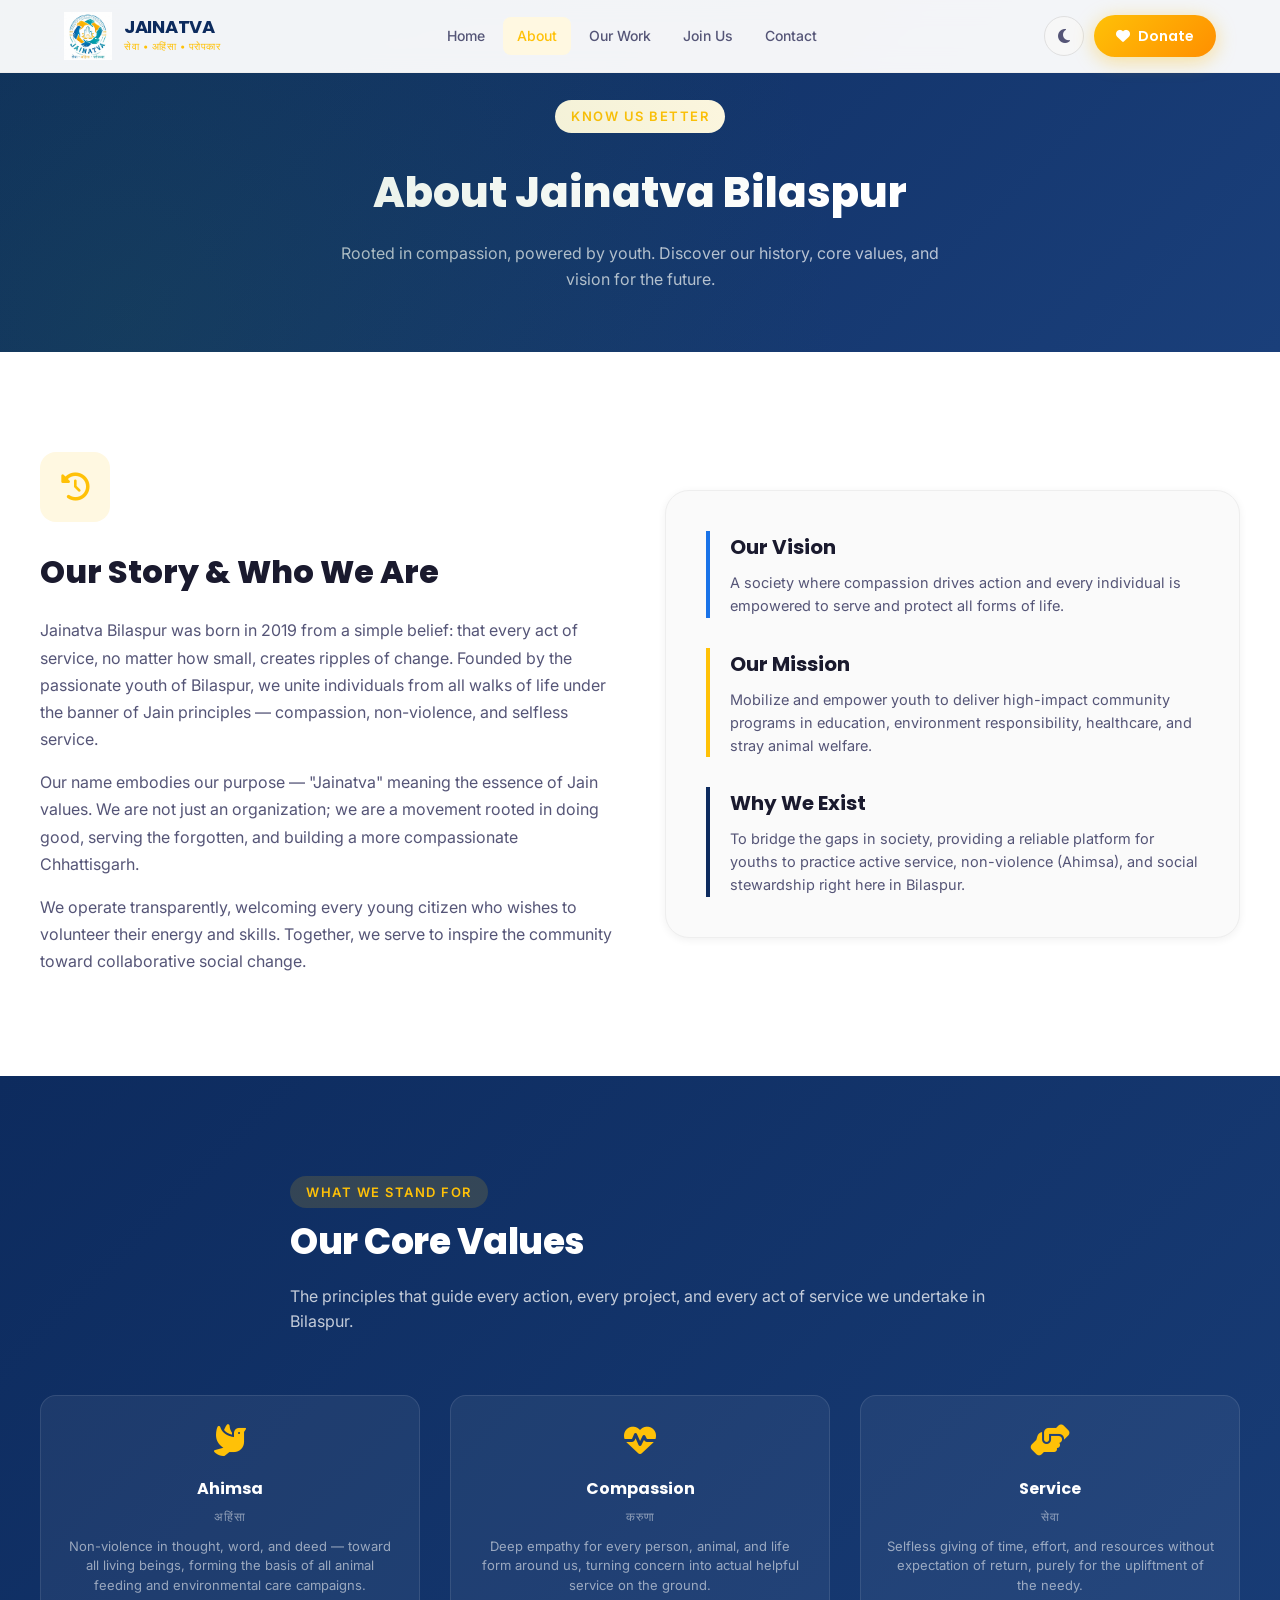
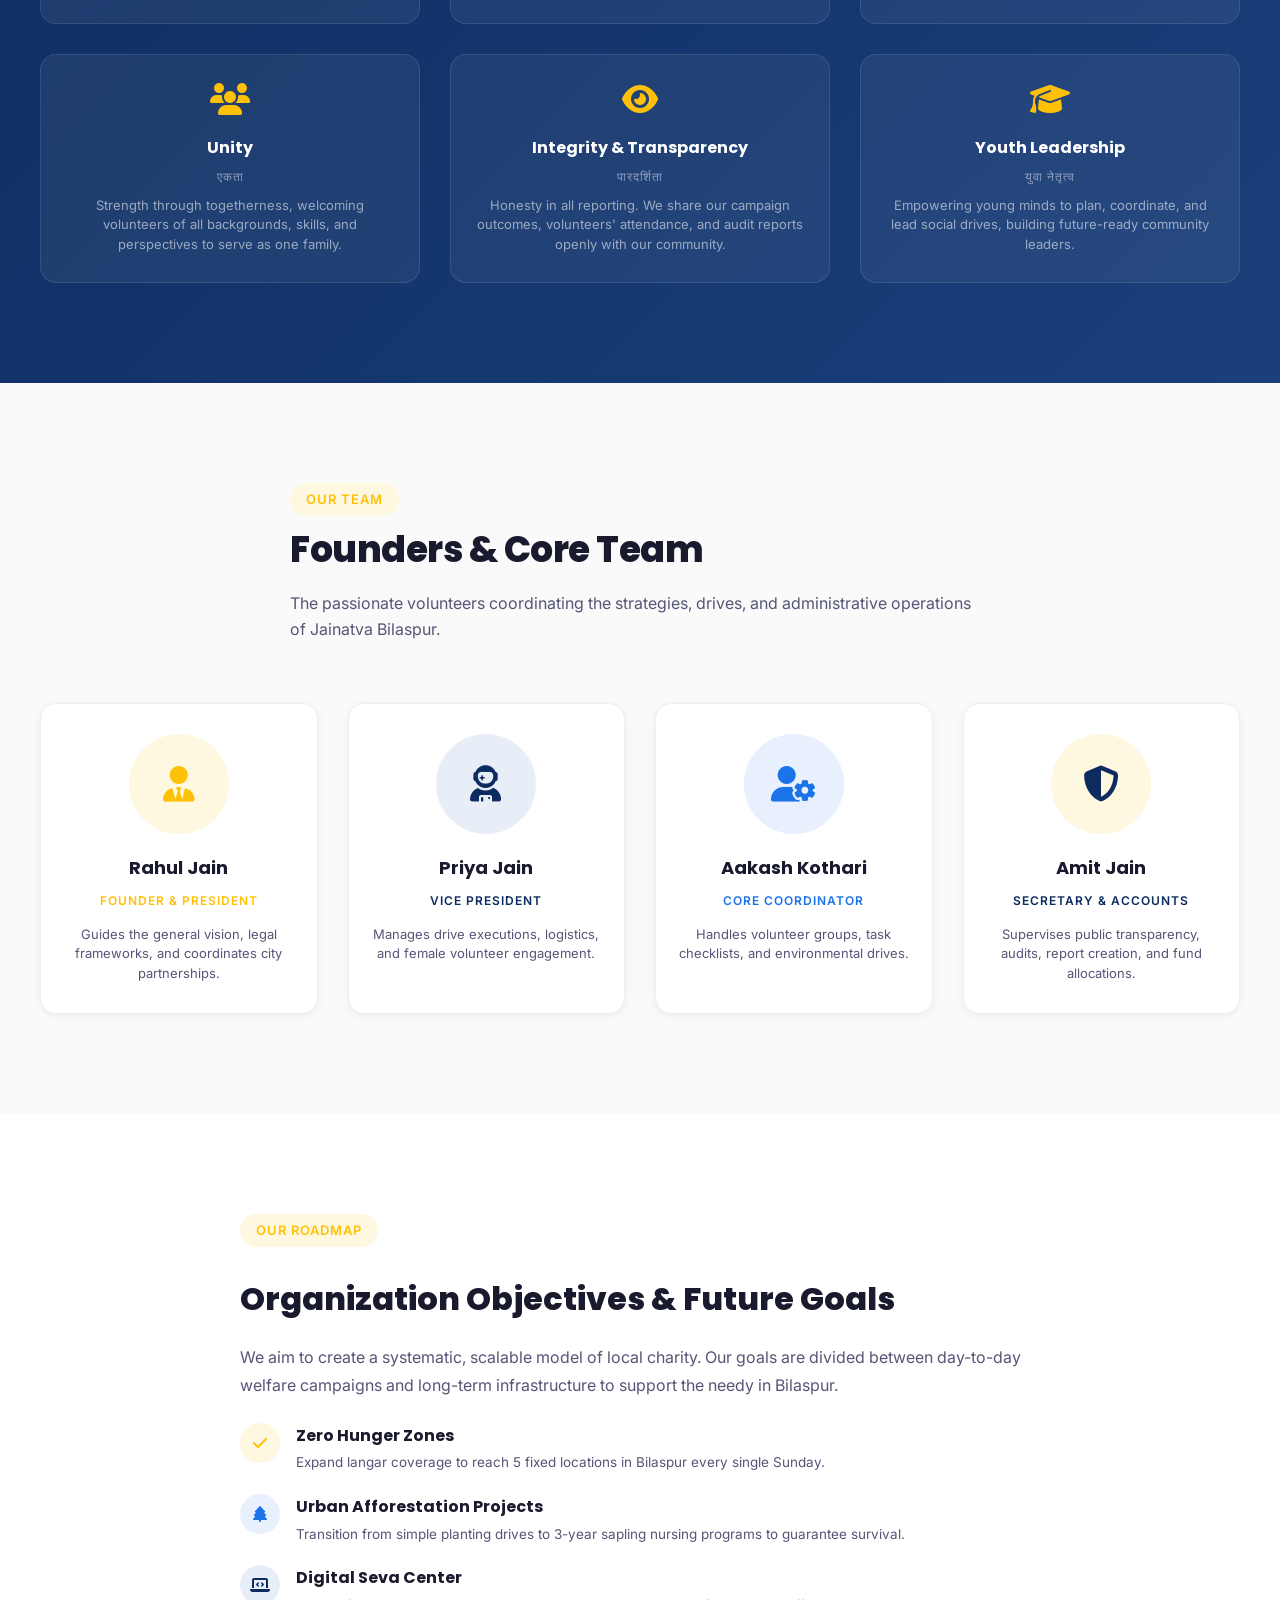
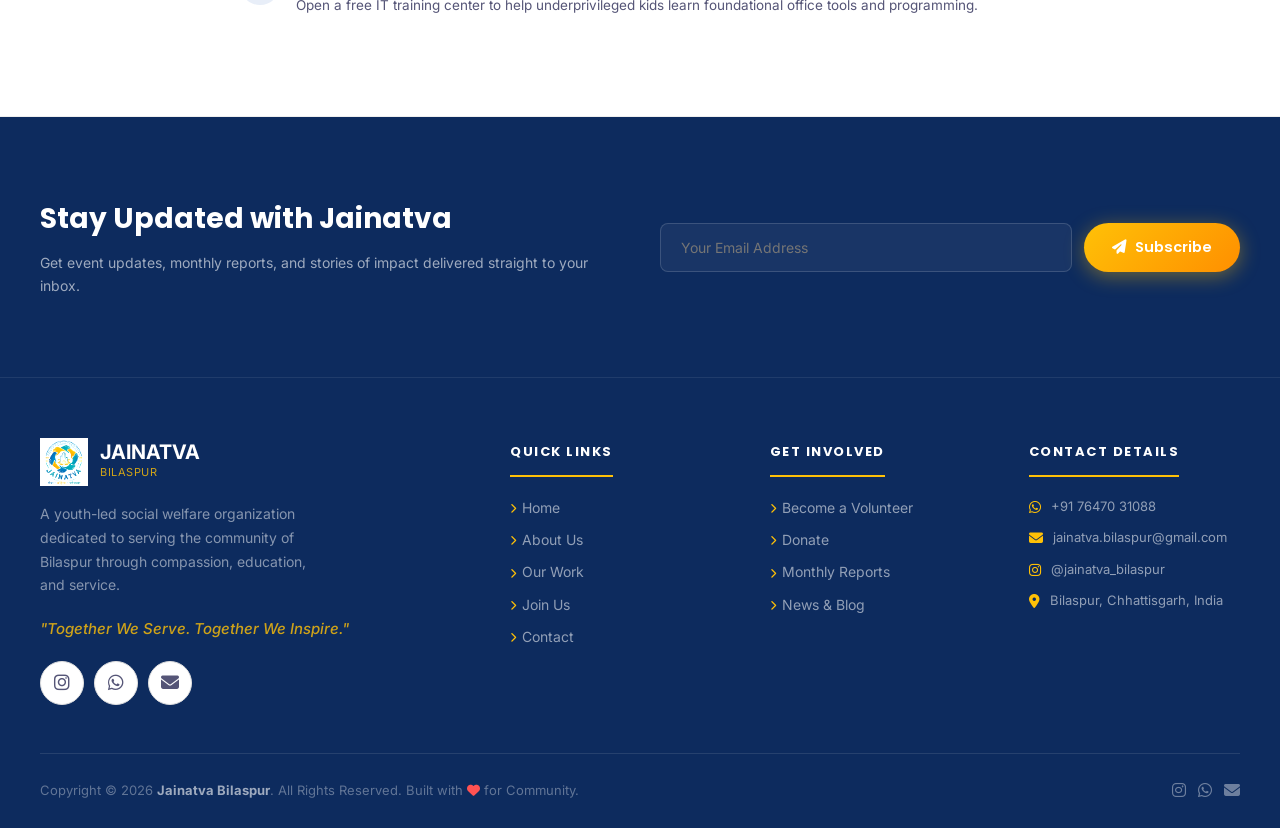
==== commit dff1b851: "Update site theme to Yellow & Blue, remove timeline and stats sections, improve mobile responsivenes" ====
--- a/about.html
+++ b/about.html
@@ -170,74 +170,6 @@
     </div>
   </section>
 
-  <!-- TIMELINE ROADMAP -->
-  <section id="timeline-section" style="padding: 100px 0; background: var(--white);" aria-labelledby="timeline-title">
-    <div class="container">
-      <div class="text-center" style="max-width: 700px; margin: 0 auto 60px auto;">
-        <span class="section-badge" style="color: var(--saffron); text-transform: uppercase; font-size: 13px; font-weight: 600; letter-spacing: 1px; display: inline-block; margin-bottom: 12px;">Milestones</span>
-        <h2 id="timeline-title" class="section-title" style="font-size: 36px; font-weight: 800; margin-bottom: 20px;">Timeline of Jainatva</h2>
-        <p style="color: var(--text-secondary);">A look at our major milestones, growth, and campaigns since we set out in 2019.</p>
-      </div>
-
-      <div class="timeline">
-        <!-- Milestone 1 (Odd: Left) -->
-        <div class="timeline-item">
-          <div class="timeline-card reveal">
-            <div class="timeline-date">2019</div>
-            <h3>Founding &amp; First Footsteps</h3>
-            <p>Jainatva Bilaspur was officially formed by local youth with a focus on basic civic hygiene awareness and food security drives for street families.</p>
-          </div>
-          <div class="timeline-dot"><i class="fas fa-flag"></i></div>
-          <div></div>
-        </div>
-
-        <!-- Milestone 2 (Even: Right) -->
-        <div class="timeline-item">
-          <div></div>
-          <div class="timeline-dot green"><i class="fas fa-hand-holding-heart"></i></div>
-          <div class="timeline-card reveal">
-            <div class="timeline-date">2021</div>
-            <h3>COVID Response &amp; Langar Expansion</h3>
-            <p>Pivoted to help families during lockdowns, providing essential food parcels, oxygen cylinder leads, and launching regular weekly food drives.</p>
-          </div>
-        </div>
-
-        <!-- Milestone 3 (Odd: Left) -->
-        <div class="timeline-item">
-          <div class="timeline-card reveal">
-            <div class="timeline-date">2023</div>
-            <h3>Pillar Diversification</h3>
-            <p>Formalized animal care (regular stray feedings/water pots) and launched free tuition camps, spreading support across 8 community pillars.</p>
-          </div>
-          <div class="timeline-dot navy"><i class="fas fa-expand-arrows-alt"></i></div>
-          <div></div>
-        </div>
-
-        <!-- Milestone 4 (Even: Right) -->
-        <div class="timeline-item">
-          <div></div>
-          <div class="timeline-dot"><i class="fas fa-users"></i></div>
-          <div class="timeline-card reveal">
-            <div class="timeline-date">2025</div>
-            <h3>500+ Registered Volunteers</h3>
-            <p>Reached a massive milestone of 500+ active youths, allowing us to run town-wide blood camps, cleanups, and green campaigns simultaneously.</p>
-          </div>
-        </div>
-
-        <!-- Milestone 5 (Odd: Left) -->
-        <div class="timeline-item">
-          <div class="timeline-card reveal">
-            <div class="timeline-date">2026</div>
-            <h3>Digital Growth &amp; PDF Audits</h3>
-            <p>Initiated open public reports to publish every drive's details and financials, establishing trust and inspiring civic partnership across Chhattisgarh.</p>
-          </div>
-          <div class="timeline-dot green"><i class="fas fa-globe"></i></div>
-          <div></div>
-        </div>
-      </div>
-    </div>
-  </section>
-
   <!-- FOUNDER & TEAM -->
   <section id="founder-team" style="padding: 100px 0; background: var(--off-white);" aria-labelledby="team-title">
     <div class="container">
--- a/css/style.css
+++ b/css/style.css
@@ -1,14 +1,14 @@
 :root {
-    --saffron: #FF9933;
-    --saffron-light: #FFF3E0;
-    --saffron-dark: #E65C00;
-    --green: #2E7D32;
-    --green-light: #E8F5E9;
-    --green-dark: #1B5E20;
-    --navy: #0D2B5E;
+    --saffron: #FFC107;      /* Primary Accent Yellow */
+    --saffron-light: #FFF8E1;/* Soft Light Yellow */
+    --saffron-dark: #FF8F00; /* Darker Accent Amber */
+    --green: #1A73E8;        /* Primary Welfare Blue (replaced green) */
+    --green-light: #E8F0FE;  /* Light Blue backdrop */
+    --green-dark: #0B4CA0;   /* Darker Blue */
+    --navy: #0D2B5E;         /* Deep Trust Navy Blue */
     --navy-light: #E8EEF8;
     --navy-mid: #1A3F7A;
-    --teal: #00897B;
+    --teal: #0284C7;         /* Sky Blue */
     --white: #FFFFFF;
     --off-white: #FAFAFA;
     --gray-50: #F7F7F7;
@@ -53,6 +53,8 @@
 
   * { margin: 0; padding: 0; box-sizing: border-box; }
 
+  img { max-width: 100%; height: auto; display: inline-block; }
+
   html { scroll-behavior: smooth; }
 
   body {
@@ -168,7 +170,7 @@
   .search-bar:focus-within {
     border-color: var(--saffron);
     background: var(--white);
-    box-shadow: 0 0 0 3px rgba(255,153,51,0.1);
+    box-shadow: 0 0 0 3px rgba(255,193,7,0.1);
   }
 
   .search-bar input {
@@ -233,7 +235,7 @@
     position: absolute;
     inset: 0;
     background-image: 
-      radial-gradient(circle at 20% 30%, rgba(255,153,51,0.12) 0%, transparent 50%),
+      radial-gradient(circle at 20% 30%, rgba(255,193,7,0.12) 0%, transparent 50%),
       radial-gradient(circle at 80% 70%, rgba(0,137,123,0.15) 0%, transparent 50%),
       url("data:image/svg+xml,%3Csvg width='60' height='60' viewBox='0 0 60 60' xmlns='http://www.w3.org/2000/svg'%3E%3Cg fill='none' fill-rule='evenodd'%3E%3Cg fill='%23ffffff' fill-opacity='0.03'%3E%3Ccircle cx='30' cy='30' r='2'/%3E%3C/g%3E%3C/g%3E%3C/svg%3E");
   }
@@ -249,8 +251,8 @@
     display: inline-flex;
     align-items: center;
     gap: 8px;
-    background: rgba(255,153,51,0.15);
-    border: 1px solid rgba(255,153,51,0.3);
+    background: rgba(255,193,7,0.15);
+    border: 1px solid rgba(255,193,7,0.3);
     border-radius: 50px;
     padding: 8px 20px;
     margin-bottom: 28px;
@@ -260,7 +262,7 @@
   .hero-badge span {
     font-size: 13px;
     font-weight: 600;
-    color: #FFB74D;
+    color: #FFE082;
     letter-spacing: 1px;
     text-transform: uppercase;
   }
@@ -327,14 +329,14 @@
   }
 
   .btn-primary {
-    background: linear-gradient(135deg, #FF9933, #E65C00);
+    background: linear-gradient(135deg, var(--saffron), var(--saffron-dark));
     color: white;
-    box-shadow: 0 4px 20px rgba(255,153,51,0.4);
+    box-shadow: 0 4px 20px rgba(255,193,7,0.4);
   }
 
   .btn-primary:hover {
     transform: translateY(-2px);
-    box-shadow: 0 8px 30px rgba(255,153,51,0.5);
+    box-shadow: 0 8px 30px rgba(255,193,7,0.5);
   }
 
   .btn-outline {
@@ -351,14 +353,14 @@
   }
 
   .btn-green {
-    background: linear-gradient(135deg, #2E7D32, #1B5E20);
+    background: linear-gradient(135deg, var(--green), var(--green-dark));
     color: white;
-    box-shadow: 0 4px 20px rgba(46,125,50,0.4);
+    box-shadow: 0 4px 20px rgba(26,115,232,0.4);
   }
 
   .btn-green:hover {
     transform: translateY(-2px);
-    box-shadow: 0 8px 30px rgba(46,125,50,0.5);
+    box-shadow: 0 8px 30px rgba(26,115,232,0.5);
   }
 
   .hero-stats {
@@ -392,6 +394,27 @@
   section { padding: 90px 24px; }
 
   .container { max-width: 1200px; margin: 0 auto; }
+
+  /* Grid Utility Classes */
+  .grid {
+    display: grid;
+    gap: 30px;
+  }
+  .grid-1 { grid-template-columns: 1fr; }
+  .grid-2 { grid-template-columns: repeat(2, 1fr); }
+  .grid-3 { grid-template-columns: repeat(3, 1fr); }
+  .grid-4 { grid-template-columns: repeat(4, 1fr); }
+
+  @media (max-width: 992px) {
+    .grid-3 { grid-template-columns: repeat(2, 1fr); }
+    .grid-4 { grid-template-columns: repeat(2, 1fr); }
+  }
+  
+  @media (max-width: 768px) {
+    .grid-2, .grid-3, .grid-4 {
+      grid-template-columns: 1fr;
+    }
+  }
 
   .section-badge {
     display: inline-flex;
@@ -409,8 +432,8 @@
   }
 
   [data-theme="dark"] .section-badge {
-    background: rgba(255,153,51,0.15);
-    color: #FFB74D;
+    background: rgba(255,193,7,0.15);
+    color: #FFE082;
   }
 
   .section-title {
@@ -536,8 +559,8 @@
   .vsm-card .vsm-icon.green { background: var(--green-light); color: var(--green-dark); }
   .vsm-card .vsm-icon.navy { background: var(--navy-light); color: var(--navy); }
 
-  [data-theme="dark"] .vsm-card .vsm-icon.saffron { background: rgba(255,153,51,0.15); color: #FFB74D; }
-  [data-theme="dark"] .vsm-card .vsm-icon.green { background: rgba(46,125,50,0.15); color: #81C784; }
+  [data-theme="dark"] .vsm-card .vsm-icon.saffron { background: rgba(255,193,7,0.15); color: #FFE082; }
+  [data-theme="dark"] .vsm-card .vsm-icon.green { background: rgba(26,115,232,0.15); color: #90CAF9; }
   [data-theme="dark"] .vsm-card .vsm-icon.navy { background: rgba(13,43,94,0.3); color: #82B1FF; }
 
   .vsm-card h4 { font-size: 14px; font-weight: 700; color: var(--text-primary); margin-bottom: 6px; }
@@ -547,7 +570,7 @@
   #values { background: var(--navy); }
   #values .section-title { color: white; }
   #values .section-desc { color: rgba(255,255,255,0.6); }
-  #values .section-badge { background: rgba(255,153,51,0.15); color: #FFB74D; }
+  #values .section-badge { background: rgba(255,193,7,0.15); color: #FFE082; }
 
   .values-grid {
     display: grid;
@@ -569,7 +592,7 @@
   .value-card:hover {
     background: rgba(255,255,255,0.1);
     transform: translateY(-4px);
-    border-color: rgba(255,153,51,0.4);
+    border-color: rgba(255,193,7,0.4);
   }
 
   .value-icon {
@@ -580,8 +603,8 @@
     margin: 0 auto 16px;
   }
 
-  .value-icon.saffron { background: rgba(255,153,51,0.15); color: var(--saffron); }
-  .value-icon.green { background: rgba(46,125,50,0.2); color: #81C784; }
+  .value-icon.saffron { background: rgba(255,193,7,0.15); color: var(--saffron); }
+  .value-icon.green { background: rgba(26,115,232,0.2); color: #90CAF9; }
   .value-icon.teal { background: rgba(0,137,123,0.2); color: #4DB6AC; }
   .value-icon.blue { background: rgba(33,150,243,0.2); color: #64B5F6; }
   .value-icon.yellow { background: rgba(255,235,59,0.15); color: #FFF176; }
@@ -623,7 +646,7 @@
   }
 
   .impact-card.saffron::before { background: linear-gradient(90deg, var(--saffron), #FFD54F); }
-  .impact-card.green::before { background: linear-gradient(90deg, var(--green), #81C784); }
+  .impact-card.green::before { background: linear-gradient(90deg, var(--green), #90CAF9); }
   .impact-card.navy::before { background: linear-gradient(90deg, var(--navy), var(--teal)); }
   .impact-card.teal::before { background: linear-gradient(90deg, var(--teal), #26C6DA); }
   .impact-card.red::before { background: linear-gradient(90deg, #C62828, #EF5350); }
@@ -701,8 +724,8 @@
   .service-icon-wrap.pink { background: #FCE4EC; color: #AD1457; }
   .service-icon-wrap.amber { background: #FFF8E1; color: #FF8F00; }
 
-  [data-theme="dark"] .service-icon-wrap.saffron { background: rgba(255,153,51,0.15); }
-  [data-theme="dark"] .service-icon-wrap.green { background: rgba(46,125,50,0.15); }
+  [data-theme="dark"] .service-icon-wrap.saffron { background: rgba(255,193,7,0.15); }
+  [data-theme="dark"] .service-icon-wrap.green { background: rgba(26,115,232,0.15); }
   [data-theme="dark"] .service-icon-wrap.navy { background: rgba(13,43,94,0.2); color: #82B1FF; }
   [data-theme="dark"] .service-icon-wrap.teal { background: rgba(0,137,123,0.15); color: #4DB6AC; }
   [data-theme="dark"] .service-icon-wrap.red { background: rgba(198,40,40,0.15); color: #EF9A9A; }
@@ -1000,7 +1023,7 @@
   .form-group select:focus,
   .form-group textarea:focus {
     border-color: var(--saffron);
-    box-shadow: 0 0 0 3px rgba(255,153,51,0.12);
+    box-shadow: 0 0 0 3px rgba(255,193,7,0.12);
   }
 
   .form-group textarea { resize: vertical; min-height: 100px; }
@@ -1026,7 +1049,7 @@
 
   .form-submit:hover {
     transform: translateY(-2px);
-    box-shadow: 0 8px 24px rgba(255,153,51,0.4);
+    box-shadow: 0 8px 24px rgba(255,193,7,0.4);
   }
 
   /* ─── TESTIMONIALS ─── */
@@ -1101,7 +1124,7 @@
 
   #donate .section-title { color: white; }
   #donate .section-desc { color: rgba(255,255,255,0.65); }
-  #donate .section-badge { background: rgba(255,153,51,0.15); color: #FFB74D; }
+  #donate .section-badge { background: rgba(255,193,7,0.15); color: #FFE082; }
 
   .donate-grid {
     display: grid;
@@ -1199,8 +1222,8 @@
   .cmi-saffron { background: var(--saffron-light); color: var(--saffron-dark); }
   .cmi-pink { background: #FCE4EC; color: #AD1457; }
 
-  [data-theme="dark"] .cmi-green { background: rgba(46,125,50,0.15); color: #81C784; }
-  [data-theme="dark"] .cmi-saffron { background: rgba(255,153,51,0.15); color: #FFB74D; }
+  [data-theme="dark"] .cmi-green { background: rgba(26,115,232,0.15); color: #90CAF9; }
+  [data-theme="dark"] .cmi-saffron { background: rgba(255,193,7,0.15); color: #FFE082; }
   [data-theme="dark"] .cmi-pink { background: rgba(173,20,87,0.15); color: #F48FB1; }
 
   .contact-method-text span {
@@ -1279,7 +1302,7 @@
   }
 
   [data-theme="dark"] #newsletter {
-    background: linear-gradient(135deg, rgba(255,153,51,0.06), var(--gray-50), rgba(46,125,50,0.06));
+    background: linear-gradient(135deg, rgba(255,193,7,0.06), var(--gray-50), rgba(26,115,232,0.06));
     border-color: var(--gray-200);
   }
 
@@ -1312,7 +1335,7 @@
 
   [data-theme="dark"] .newsletter-form input { background: var(--gray-100); border-color: var(--gray-200); }
 
-  .newsletter-form input:focus { border-color: var(--saffron); box-shadow: 0 0 0 3px rgba(255,153,51,0.12); }
+  .newsletter-form input:focus { border-color: var(--saffron); box-shadow: 0 0 0 3px rgba(255,193,7,0.12); }
 
   /* ─── FOOTER ─── */
   footer {
@@ -1335,14 +1358,14 @@
   .footer-logo { display: flex; align-items: center; gap: 12px; margin-bottom: 16px; }
   .footer-logo img { height: 48px; filter: brightness(1.1); }
   .footer-logo-text .org-name { font-size: 20px; font-weight: 700; color: white; line-height: 1; }
-  .footer-logo-text .org-tagline { font-size: 11px; color: rgba(255,153,51,0.8); letter-spacing: 0.5px; margin-top: 2px; }
+  .footer-logo-text .org-tagline { font-size: 11px; color: rgba(255,193,7,0.8); letter-spacing: 0.5px; margin-top: 2px; }
 
   .footer-brand p { font-size: 14px; color: rgba(255,255,255,0.5); line-height: 1.7; margin-bottom: 20px; max-width: 280px; }
 
   .footer-tagline {
     font-style: italic;
     font-size: 15px;
-    color: rgba(255,153,51,0.8);
+    color: rgba(255,193,7,0.8);
     font-weight: 500;
     margin-bottom: 20px;
   }
@@ -1446,7 +1469,7 @@
     cursor: pointer;
     border: none;
     font-size: 18px;
-    box-shadow: 0 4px 16px rgba(255,153,51,0.4);
+    box-shadow: 0 4px 16px rgba(255,193,7,0.4);
     opacity: 0;
     visibility: hidden;
     transform: translateY(10px);
@@ -1461,7 +1484,7 @@
     transform: translateY(0);
   }
 
-  #back-to-top:hover { transform: translateY(-3px); box-shadow: 0 8px 24px rgba(255,153,51,0.5); }
+  #back-to-top:hover { transform: translateY(-3px); box-shadow: 0 8px 24px rgba(255,193,7,0.5); }
 
   /* ─── MOBILE NAV ─── */
   #mobile-nav {
@@ -1606,7 +1629,7 @@
     letter-spacing: 0.5px;
   }
 
-  [data-theme="dark"] .report-badge { background: rgba(255,153,51,0.15); color: #FFB74D; }
+  [data-theme="dark"] .report-badge { background: rgba(255,193,7,0.15); color: #FFE082; }
 
   .report-stats { display: flex; gap: 16px; flex-wrap: wrap; }
 
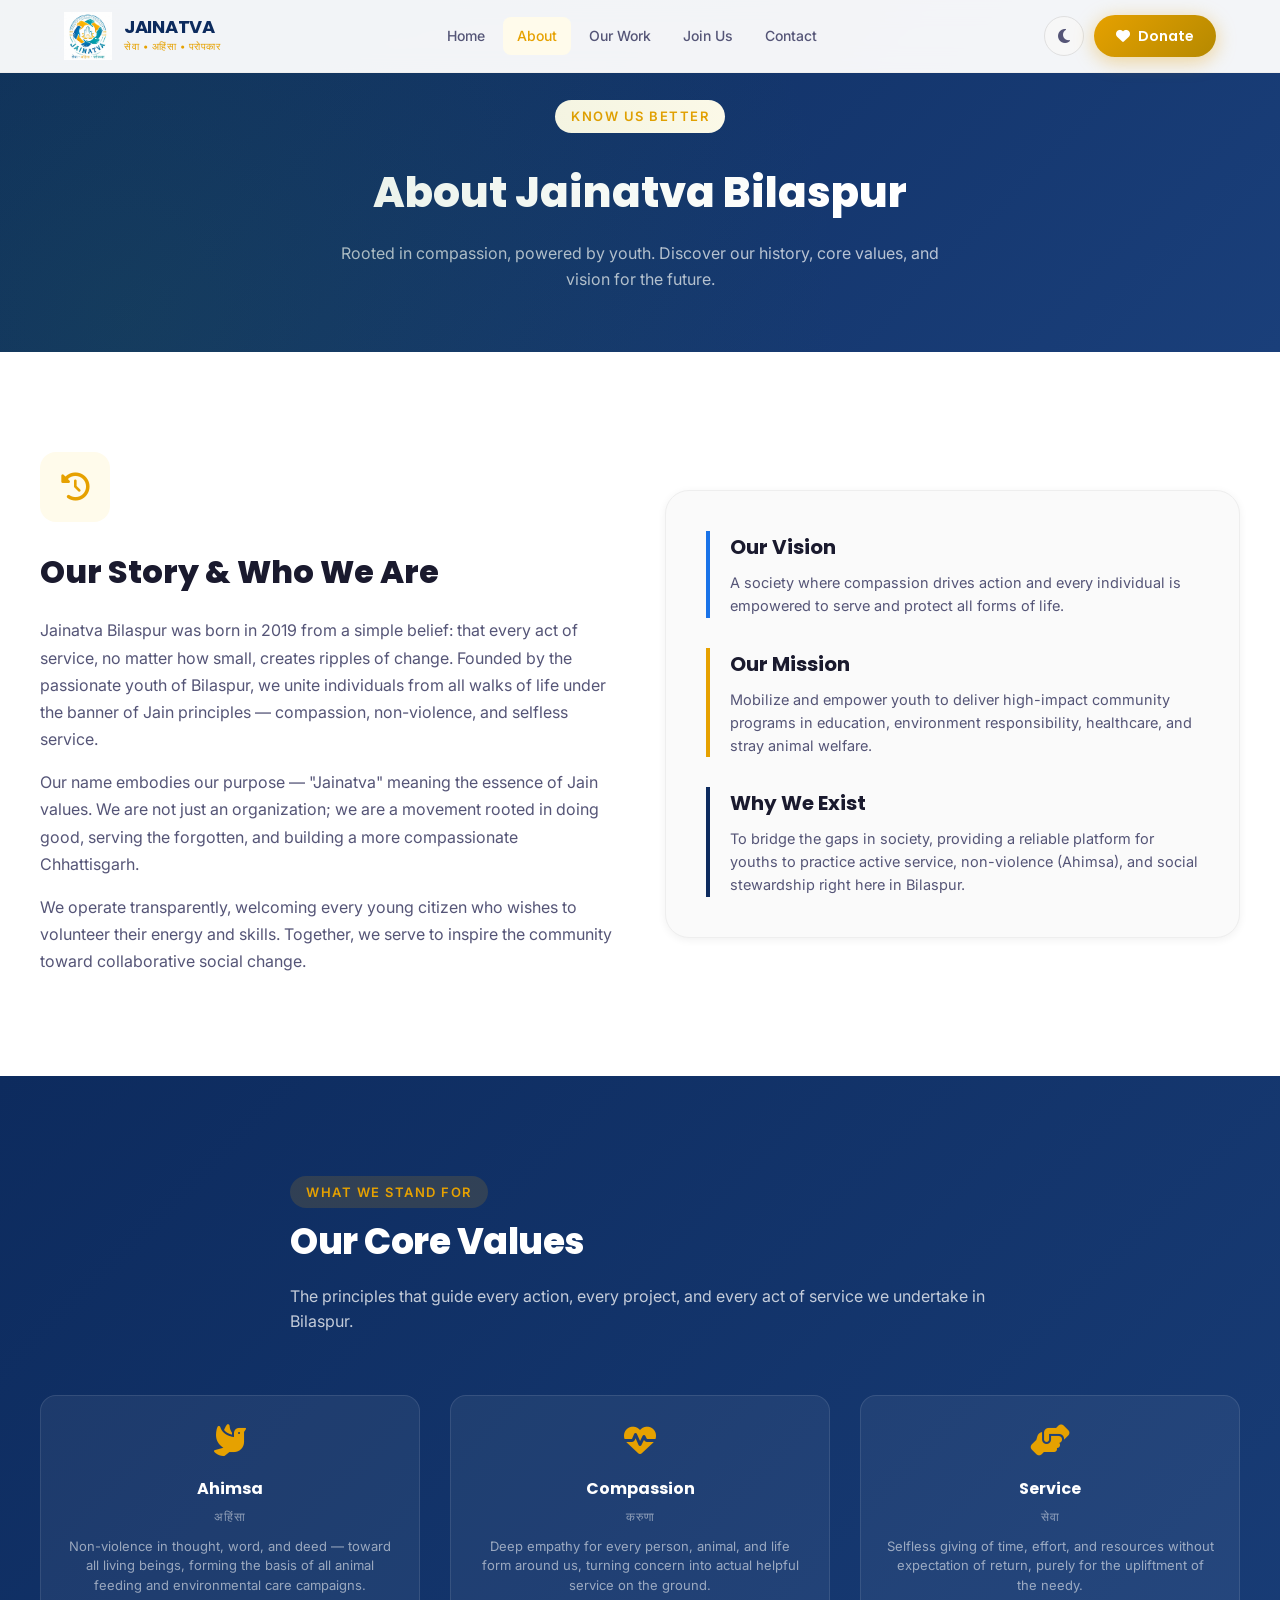
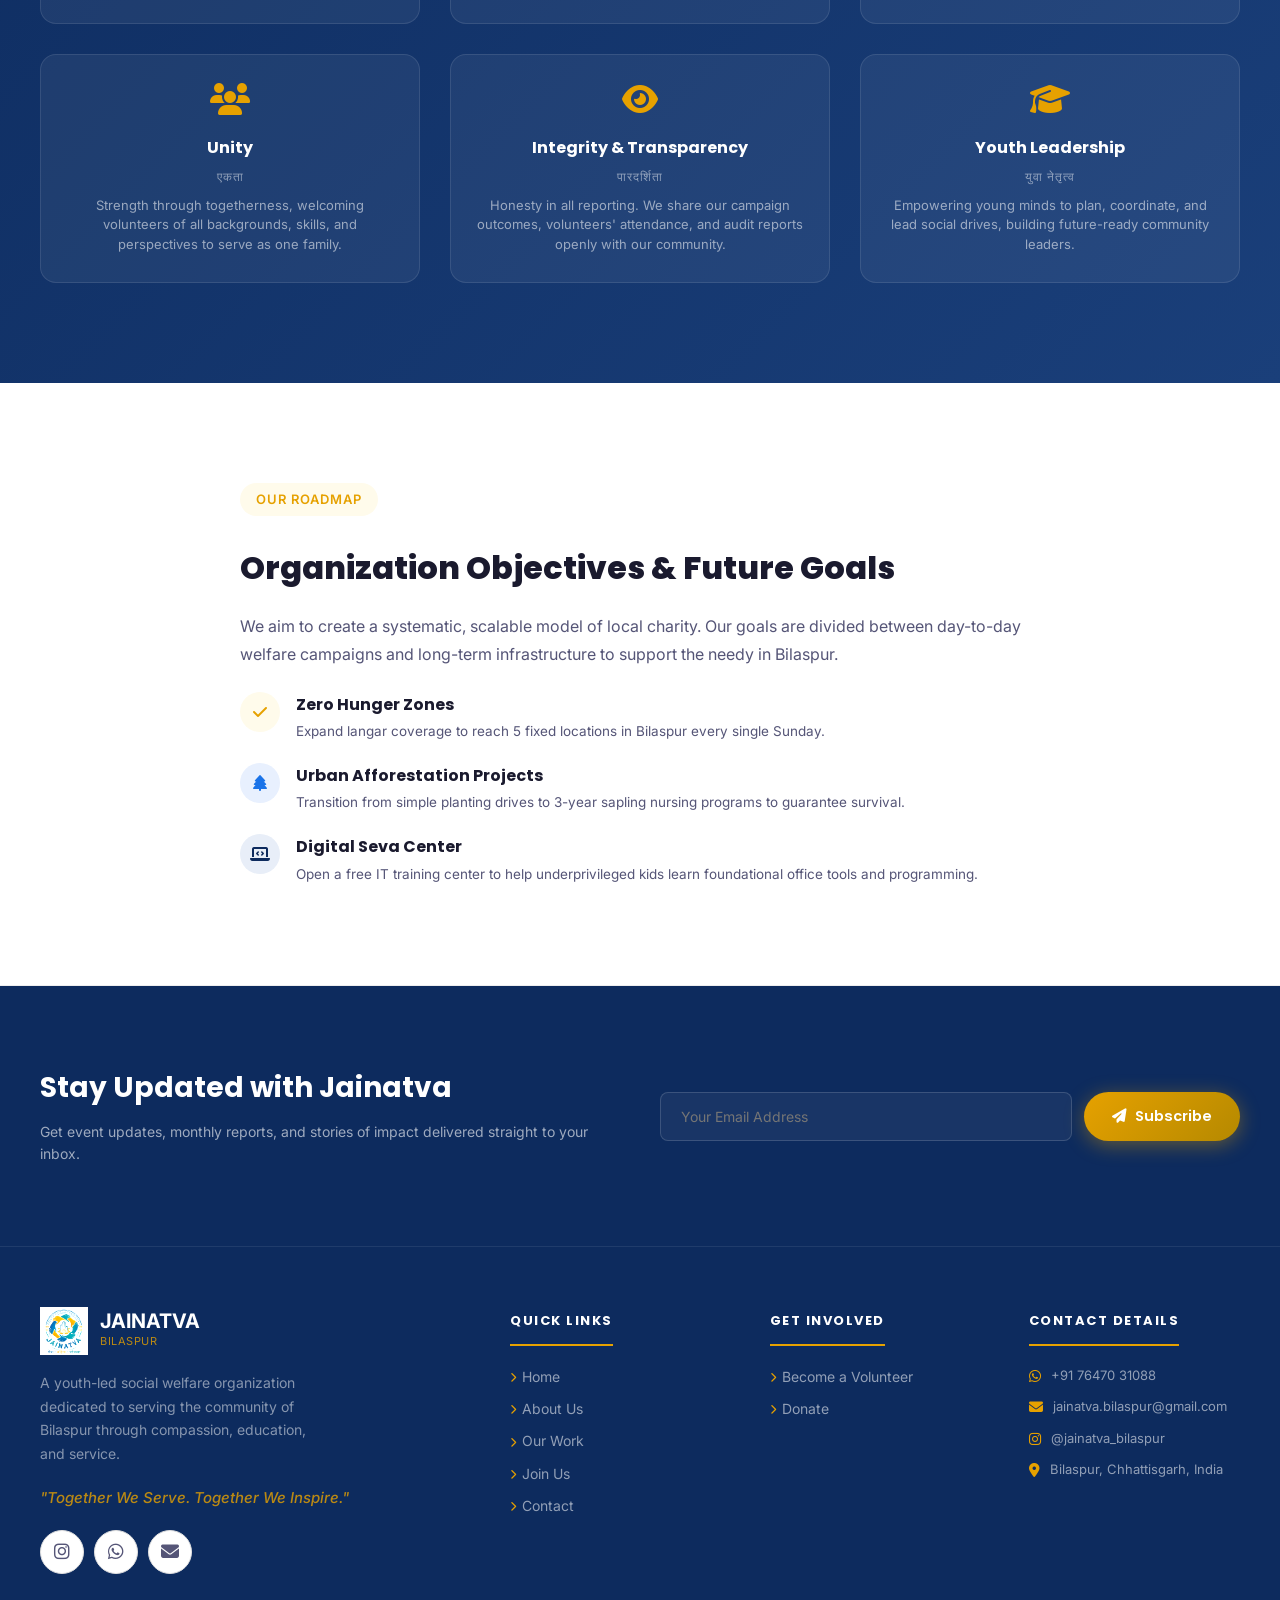
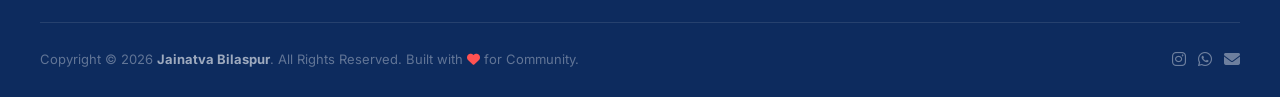
==== commit a00ca756: "Remove specified sections from home, about, and our work pages, and clean up dead footer links" ====
--- a/about.html
+++ b/about.html
@@ -170,58 +170,6 @@
     </div>
   </section>
 
-  <!-- FOUNDER & TEAM -->
-  <section id="founder-team" style="padding: 100px 0; background: var(--off-white);" aria-labelledby="team-title">
-    <div class="container">
-      <div class="text-center" style="max-width: 700px; margin: 0 auto 60px auto;">
-        <span class="section-badge" style="color: var(--saffron); text-transform: uppercase; font-size: 13px; font-weight: 600; letter-spacing: 1px; display: inline-block; margin-bottom: 12px;">Our Team</span>
-        <h2 id="team-title" class="section-title" style="font-size: 36px; font-weight: 800; margin-bottom: 20px;">Founders &amp; Core Team</h2>
-        <p style="color: var(--text-secondary);">The passionate volunteers coordinating the strategies, drives, and administrative operations of Jainatva Bilaspur.</p>
-      </div>
-
-      <div class="grid grid-4" style="gap: 30px;">
-        <!-- Member 1 -->
-        <div class="reveal" style="background: var(--white); border-radius: var(--radius-md); overflow: hidden; border: 1px solid var(--gray-100); text-align: center; padding: 30px 20px; box-shadow: var(--shadow-sm);">
-          <div style="width: 100px; height: 100px; background: var(--saffron-light); color: var(--saffron); display: flex; align-items: center; justify-content: center; font-size: 36px; border-radius: 50%; margin: 0 auto 20px auto;">
-            <i class="fas fa-user-tie"></i>
-          </div>
-          <h3 style="font-size: 18px; font-weight: 700; color: var(--text-primary); margin-bottom: 5px;">Rahul Jain</h3>
-          <span style="font-size: 12px; color: var(--saffron); text-transform: uppercase; font-weight: 600; letter-spacing: 1px;">Founder &amp; President</span>
-          <p style="font-size: 13px; color: var(--text-secondary); margin-top: 12px; line-height: 1.5;">Guides the general vision, legal frameworks, and coordinates city partnerships.</p>
-        </div>
-
-        <!-- Member 2 -->
-        <div class="reveal" style="background: var(--white); border-radius: var(--radius-md); overflow: hidden; border: 1px solid var(--gray-100); text-align: center; padding: 30px 20px; box-shadow: var(--shadow-sm);">
-          <div style="width: 100px; height: 100px; background: var(--navy-light); color: var(--navy); display: flex; align-items: center; justify-content: center; font-size: 36px; border-radius: 50%; margin: 0 auto 20px auto;">
-            <i class="fas fa-user-astronaut"></i>
-          </div>
-          <h3 style="font-size: 18px; font-weight: 700; color: var(--text-primary); margin-bottom: 5px;">Priya Jain</h3>
-          <span style="font-size: 12px; color: var(--navy); text-transform: uppercase; font-weight: 600; letter-spacing: 1px;">Vice President</span>
-          <p style="font-size: 13px; color: var(--text-secondary); margin-top: 12px; line-height: 1.5;">Manages drive executions, logistics, and female volunteer engagement.</p>
-        </div>
-
-        <!-- Member 3 -->
-        <div class="reveal" style="background: var(--white); border-radius: var(--radius-md); overflow: hidden; border: 1px solid var(--gray-100); text-align: center; padding: 30px 20px; box-shadow: var(--shadow-sm);">
-          <div style="width: 100px; height: 100px; background: var(--green-light); color: var(--green); display: flex; align-items: center; justify-content: center; font-size: 36px; border-radius: 50%; margin: 0 auto 20px auto;">
-            <i class="fas fa-user-cog"></i>
-          </div>
-          <h3 style="font-size: 18px; font-weight: 700; color: var(--text-primary); margin-bottom: 5px;">Aakash Kothari</h3>
-          <span style="font-size: 12px; color: var(--green); text-transform: uppercase; font-weight: 600; letter-spacing: 1px;">Core Coordinator</span>
-          <p style="font-size: 13px; color: var(--text-secondary); margin-top: 12px; line-height: 1.5;">Handles volunteer groups, task checklists, and environmental drives.</p>
-        </div>
-
-        <!-- Member 4 -->
-        <div class="reveal" style="background: var(--white); border-radius: var(--radius-md); overflow: hidden; border: 1px solid var(--gray-100); text-align: center; padding: 30px 20px; box-shadow: var(--shadow-sm);">
-          <div style="width: 100px; height: 100px; background: var(--saffron-light); color: var(--navy); display: flex; align-items: center; justify-content: center; font-size: 36px; border-radius: 50%; margin: 0 auto 20px auto;">
-            <i class="fas fa-shield-alt"></i>
-          </div>
-          <h3 style="font-size: 18px; font-weight: 700; color: var(--text-primary); margin-bottom: 5px;">Amit Jain</h3>
-          <span style="font-size: 12px; color: var(--navy); text-transform: uppercase; font-weight: 600; letter-spacing: 1px;">Secretary &amp; Accounts</span>
-          <p style="font-size: 13px; color: var(--text-secondary); margin-top: 12px; line-height: 1.5;">Supervises public transparency, audits, report creation, and fund allocations.</p>
-        </div>
-      </div>
-    </div>
-  </section>
 
   <!-- OBJECTIVES & FUTURE GOALS -->
   <section id="goals" style="padding: 100px 0; background: var(--white);" aria-labelledby="goals-title">
@@ -315,8 +263,8 @@
           <ul class="footer-links">
             <li><a href="join.html"><i class="fas fa-chevron-right" aria-hidden="true"></i> Become a Volunteer</a></li>
             <li><a href="contact.html#donate"><i class="fas fa-chevron-right" aria-hidden="true"></i> Donate</a></li>
-            <li><a href="work.html#reports-section"><i class="fas fa-chevron-right" aria-hidden="true"></i> Monthly Reports</a></li>
-            <li><a href="work.html#blog-section"><i class="fas fa-chevron-right" aria-hidden="true"></i> News &amp; Blog</a></li>
+            
+            
           </ul>
         </div>
 
--- a/css/style.css
+++ b/css/style.css
@@ -1,7 +1,7 @@
 :root {
-    --saffron: #FFC107;      /* Primary Accent Yellow */
-    --saffron-light: #FFF8E1;/* Soft Light Yellow */
-    --saffron-dark: #FF8F00; /* Darker Accent Amber */
+    --saffron: #E6A100;      /* Primary Accent Yellow */
+    --saffron-light: #FFFBEB;/* Soft Light Yellow */
+    --saffron-dark: #B58900; /* Darker Accent Amber */
     --green: #1A73E8;        /* Primary Welfare Blue (replaced green) */
     --green-light: #E8F0FE;  /* Light Blue backdrop */
     --green-dark: #0B4CA0;   /* Darker Blue */
@@ -170,7 +170,7 @@
   .search-bar:focus-within {
     border-color: var(--saffron);
     background: var(--white);
-    box-shadow: 0 0 0 3px rgba(255,193,7,0.1);
+    box-shadow: 0 0 0 3px rgba(230,161,0,0.1);
   }
 
   .search-bar input {
@@ -235,7 +235,7 @@
     position: absolute;
     inset: 0;
     background-image: 
-      radial-gradient(circle at 20% 30%, rgba(255,193,7,0.12) 0%, transparent 50%),
+      radial-gradient(circle at 20% 30%, rgba(230,161,0,0.12) 0%, transparent 50%),
       radial-gradient(circle at 80% 70%, rgba(0,137,123,0.15) 0%, transparent 50%),
       url("data:image/svg+xml,%3Csvg width='60' height='60' viewBox='0 0 60 60' xmlns='http://www.w3.org/2000/svg'%3E%3Cg fill='none' fill-rule='evenodd'%3E%3Cg fill='%23ffffff' fill-opacity='0.03'%3E%3Ccircle cx='30' cy='30' r='2'/%3E%3C/g%3E%3C/g%3E%3C/svg%3E");
   }
@@ -251,8 +251,8 @@
     display: inline-flex;
     align-items: center;
     gap: 8px;
-    background: rgba(255,193,7,0.15);
-    border: 1px solid rgba(255,193,7,0.3);
+    background: rgba(230,161,0,0.15);
+    border: 1px solid rgba(230,161,0,0.3);
     border-radius: 50px;
     padding: 8px 20px;
     margin-bottom: 28px;
@@ -262,7 +262,7 @@
   .hero-badge span {
     font-size: 13px;
     font-weight: 600;
-    color: #FFE082;
+    color: #F59E0B;
     letter-spacing: 1px;
     text-transform: uppercase;
   }
@@ -331,12 +331,12 @@
   .btn-primary {
     background: linear-gradient(135deg, var(--saffron), var(--saffron-dark));
     color: white;
-    box-shadow: 0 4px 20px rgba(255,193,7,0.4);
+    box-shadow: 0 4px 20px rgba(230,161,0,0.4);
   }
 
   .btn-primary:hover {
     transform: translateY(-2px);
-    box-shadow: 0 8px 30px rgba(255,193,7,0.5);
+    box-shadow: 0 8px 30px rgba(230,161,0,0.5);
   }
 
   .btn-outline {
@@ -432,8 +432,8 @@
   }
 
   [data-theme="dark"] .section-badge {
-    background: rgba(255,193,7,0.15);
-    color: #FFE082;
+    background: rgba(230,161,0,0.15);
+    color: #F59E0B;
   }
 
   .section-title {
@@ -559,7 +559,7 @@
   .vsm-card .vsm-icon.green { background: var(--green-light); color: var(--green-dark); }
   .vsm-card .vsm-icon.navy { background: var(--navy-light); color: var(--navy); }
 
-  [data-theme="dark"] .vsm-card .vsm-icon.saffron { background: rgba(255,193,7,0.15); color: #FFE082; }
+  [data-theme="dark"] .vsm-card .vsm-icon.saffron { background: rgba(230,161,0,0.15); color: #F59E0B; }
   [data-theme="dark"] .vsm-card .vsm-icon.green { background: rgba(26,115,232,0.15); color: #90CAF9; }
   [data-theme="dark"] .vsm-card .vsm-icon.navy { background: rgba(13,43,94,0.3); color: #82B1FF; }
 
@@ -570,7 +570,7 @@
   #values { background: var(--navy); }
   #values .section-title { color: white; }
   #values .section-desc { color: rgba(255,255,255,0.6); }
-  #values .section-badge { background: rgba(255,193,7,0.15); color: #FFE082; }
+  #values .section-badge { background: rgba(230,161,0,0.15); color: #F59E0B; }
 
   .values-grid {
     display: grid;
@@ -592,7 +592,7 @@
   .value-card:hover {
     background: rgba(255,255,255,0.1);
     transform: translateY(-4px);
-    border-color: rgba(255,193,7,0.4);
+    border-color: rgba(230,161,0,0.4);
   }
 
   .value-icon {
@@ -603,7 +603,7 @@
     margin: 0 auto 16px;
   }
 
-  .value-icon.saffron { background: rgba(255,193,7,0.15); color: var(--saffron); }
+  .value-icon.saffron { background: rgba(230,161,0,0.15); color: var(--saffron); }
   .value-icon.green { background: rgba(26,115,232,0.2); color: #90CAF9; }
   .value-icon.teal { background: rgba(0,137,123,0.2); color: #4DB6AC; }
   .value-icon.blue { background: rgba(33,150,243,0.2); color: #64B5F6; }
@@ -722,9 +722,9 @@
   .service-icon-wrap.red { background: #FFEBEE; color: #C62828; }
   .service-icon-wrap.purple { background: #F3E5F5; color: #7B1FA2; }
   .service-icon-wrap.pink { background: #FCE4EC; color: #AD1457; }
-  .service-icon-wrap.amber { background: #FFF8E1; color: #FF8F00; }
-
-  [data-theme="dark"] .service-icon-wrap.saffron { background: rgba(255,193,7,0.15); }
+  .service-icon-wrap.amber { background: #FFFBEB; color: #B58900; }
+
+  [data-theme="dark"] .service-icon-wrap.saffron { background: rgba(230,161,0,0.15); }
   [data-theme="dark"] .service-icon-wrap.green { background: rgba(26,115,232,0.15); }
   [data-theme="dark"] .service-icon-wrap.navy { background: rgba(13,43,94,0.2); color: #82B1FF; }
   [data-theme="dark"] .service-icon-wrap.teal { background: rgba(0,137,123,0.15); color: #4DB6AC; }
@@ -1023,7 +1023,7 @@
   .form-group select:focus,
   .form-group textarea:focus {
     border-color: var(--saffron);
-    box-shadow: 0 0 0 3px rgba(255,193,7,0.12);
+    box-shadow: 0 0 0 3px rgba(230,161,0,0.12);
   }
 
   .form-group textarea { resize: vertical; min-height: 100px; }
@@ -1049,7 +1049,7 @@
 
   .form-submit:hover {
     transform: translateY(-2px);
-    box-shadow: 0 8px 24px rgba(255,193,7,0.4);
+    box-shadow: 0 8px 24px rgba(230,161,0,0.4);
   }
 
   /* ─── TESTIMONIALS ─── */
@@ -1124,7 +1124,7 @@
 
   #donate .section-title { color: white; }
   #donate .section-desc { color: rgba(255,255,255,0.65); }
-  #donate .section-badge { background: rgba(255,193,7,0.15); color: #FFE082; }
+  #donate .section-badge { background: rgba(230,161,0,0.15); color: #F59E0B; }
 
   .donate-grid {
     display: grid;
@@ -1223,7 +1223,7 @@
   .cmi-pink { background: #FCE4EC; color: #AD1457; }
 
   [data-theme="dark"] .cmi-green { background: rgba(26,115,232,0.15); color: #90CAF9; }
-  [data-theme="dark"] .cmi-saffron { background: rgba(255,193,7,0.15); color: #FFE082; }
+  [data-theme="dark"] .cmi-saffron { background: rgba(230,161,0,0.15); color: #F59E0B; }
   [data-theme="dark"] .cmi-pink { background: rgba(173,20,87,0.15); color: #F48FB1; }
 
   .contact-method-text span {
@@ -1302,7 +1302,7 @@
   }
 
   [data-theme="dark"] #newsletter {
-    background: linear-gradient(135deg, rgba(255,193,7,0.06), var(--gray-50), rgba(26,115,232,0.06));
+    background: linear-gradient(135deg, rgba(230,161,0,0.06), var(--gray-50), rgba(26,115,232,0.06));
     border-color: var(--gray-200);
   }
 
@@ -1335,7 +1335,7 @@
 
   [data-theme="dark"] .newsletter-form input { background: var(--gray-100); border-color: var(--gray-200); }
 
-  .newsletter-form input:focus { border-color: var(--saffron); box-shadow: 0 0 0 3px rgba(255,193,7,0.12); }
+  .newsletter-form input:focus { border-color: var(--saffron); box-shadow: 0 0 0 3px rgba(230,161,0,0.12); }
 
   /* ─── FOOTER ─── */
   footer {
@@ -1358,14 +1358,14 @@
   .footer-logo { display: flex; align-items: center; gap: 12px; margin-bottom: 16px; }
   .footer-logo img { height: 48px; filter: brightness(1.1); }
   .footer-logo-text .org-name { font-size: 20px; font-weight: 700; color: white; line-height: 1; }
-  .footer-logo-text .org-tagline { font-size: 11px; color: rgba(255,193,7,0.8); letter-spacing: 0.5px; margin-top: 2px; }
+  .footer-logo-text .org-tagline { font-size: 11px; color: rgba(230,161,0,0.8); letter-spacing: 0.5px; margin-top: 2px; }
 
   .footer-brand p { font-size: 14px; color: rgba(255,255,255,0.5); line-height: 1.7; margin-bottom: 20px; max-width: 280px; }
 
   .footer-tagline {
     font-style: italic;
     font-size: 15px;
-    color: rgba(255,193,7,0.8);
+    color: rgba(230,161,0,0.8);
     font-weight: 500;
     margin-bottom: 20px;
   }
@@ -1469,7 +1469,7 @@
     cursor: pointer;
     border: none;
     font-size: 18px;
-    box-shadow: 0 4px 16px rgba(255,193,7,0.4);
+    box-shadow: 0 4px 16px rgba(230,161,0,0.4);
     opacity: 0;
     visibility: hidden;
     transform: translateY(10px);
@@ -1484,7 +1484,7 @@
     transform: translateY(0);
   }
 
-  #back-to-top:hover { transform: translateY(-3px); box-shadow: 0 8px 24px rgba(255,193,7,0.5); }
+  #back-to-top:hover { transform: translateY(-3px); box-shadow: 0 8px 24px rgba(230,161,0,0.5); }
 
   /* ─── MOBILE NAV ─── */
   #mobile-nav {
@@ -1629,7 +1629,7 @@
     letter-spacing: 0.5px;
   }
 
-  [data-theme="dark"] .report-badge { background: rgba(255,193,7,0.15); color: #FFE082; }
+  [data-theme="dark"] .report-badge { background: rgba(230,161,0,0.15); color: #F59E0B; }
 
   .report-stats { display: flex; gap: 16px; flex-wrap: wrap; }
 
@@ -1715,4 +1715,70 @@
     color: var(--text-muted);
   }
 
-  .blog-meta a { color: var(--saffron); text-decoration: none; font-weight: 600; }+  .blog-meta a { color: var(--saffron); text-decoration: none; font-weight: 600; }
+
+  /* ─── LIGHTBOX MODAL ─── */
+  .lightbox-modal {
+    display: none;
+    position: fixed;
+    z-index: 2000;
+    padding: 40px 20px;
+    left: 0;
+    top: 0;
+    width: 100%;
+    height: 100%;
+    overflow: hidden;
+    background-color: rgba(15,17,23,0.96);
+    backdrop-filter: blur(12px);
+    align-items: center;
+    justify-content: center;
+    flex-direction: column;
+    opacity: 0;
+    transition: opacity 0.3s ease;
+  }
+
+  .lightbox-modal.open {
+    display: flex;
+    opacity: 1;
+  }
+
+  .lightbox-content {
+    margin: auto;
+    display: block;
+    max-width: 90%;
+    max-height: 80vh;
+    border-radius: var(--radius-md);
+    box-shadow: var(--shadow-lg);
+    object-fit: contain;
+    transform: scale(0.95);
+    transition: transform 0.3s ease;
+  }
+
+  .lightbox-modal.open .lightbox-content {
+    transform: scale(1);
+  }
+
+  .lightbox-close {
+    position: absolute;
+    top: 24px;
+    right: 32px;
+    color: var(--white);
+    font-size: 38px;
+    font-weight: bold;
+    cursor: pointer;
+    transition: color var(--transition);
+    user-select: none;
+  }
+
+  .lightbox-close:hover {
+    color: var(--saffron);
+  }
+
+  .lightbox-caption {
+    margin-top: 16px;
+    color: var(--gray-400);
+    font-size: 14.5px;
+    font-weight: 500;
+    text-align: center;
+    font-family: 'Poppins', sans-serif;
+  }
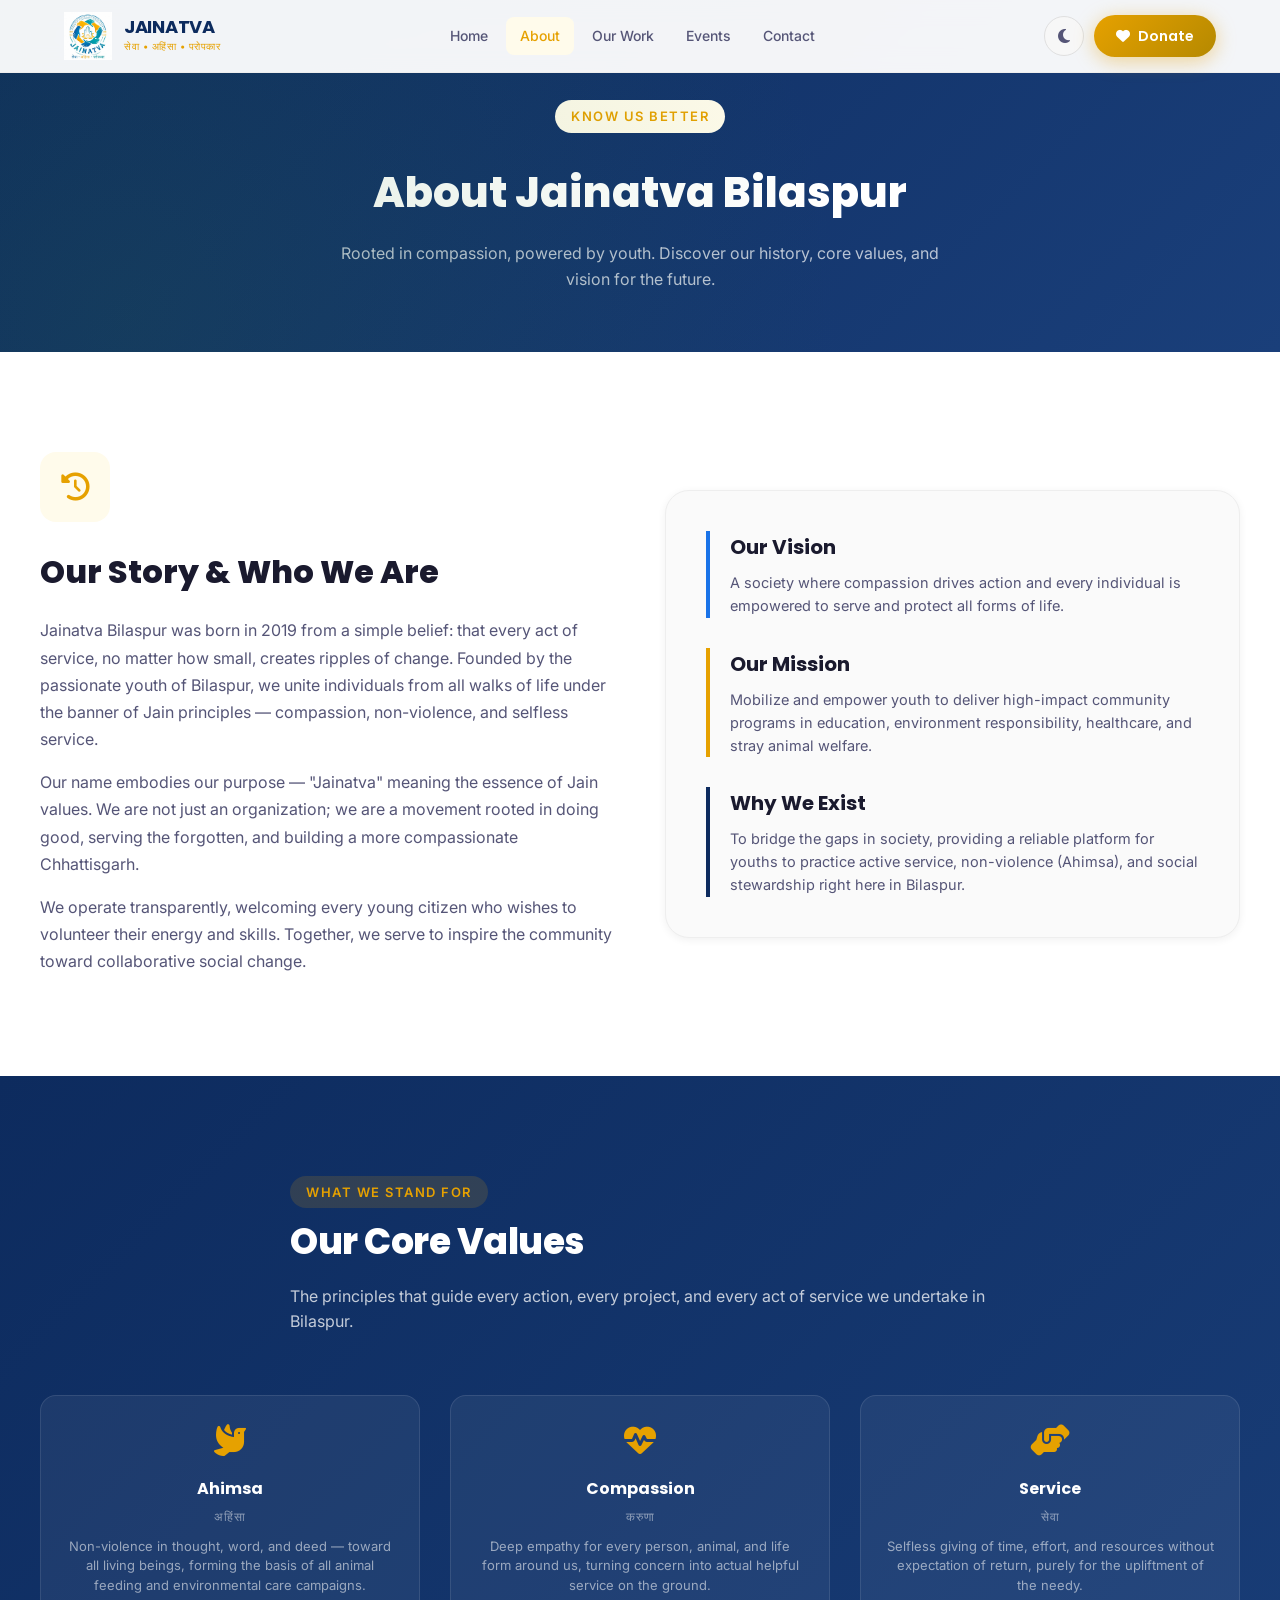
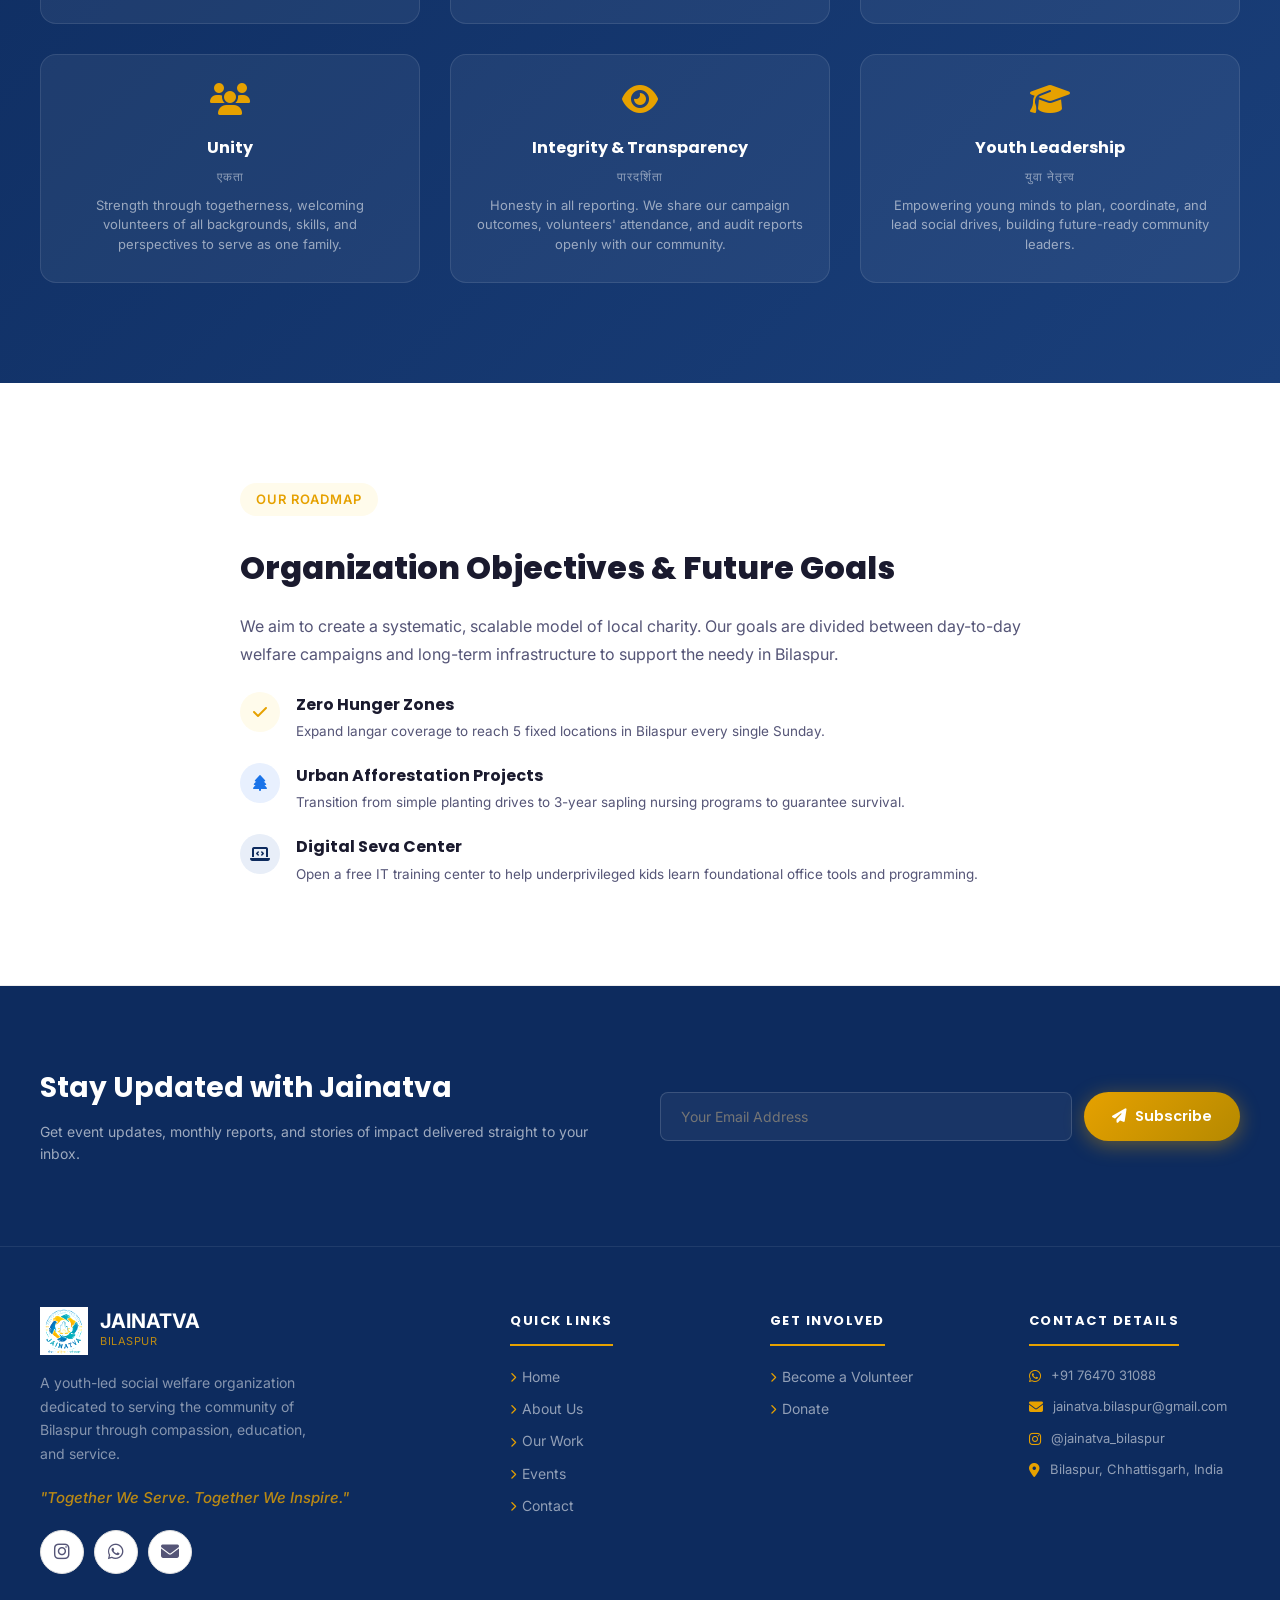
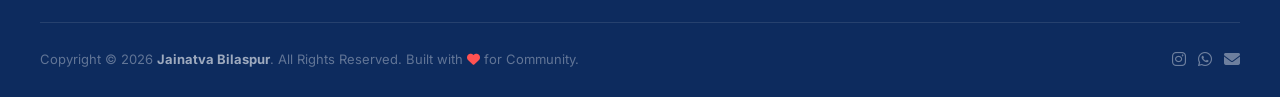
==== commit a7f1dbd3: "Remove join.html, add events.html, add Volunteer and Events sections to index.html, update nav links" ====
--- a/about.html
+++ b/about.html
@@ -39,7 +39,7 @@
         <li><a href="index.html">Home</a></li>
         <li><a href="about.html" class="active">About</a></li>
         <li><a href="work.html">Our Work</a></li>
-        <li><a href="join.html">Join Us</a></li>
+        <li><a href="events.html">Events</a></li>
         <li><a href="contact.html">Contact</a></li>
       </ul>
 
@@ -62,7 +62,7 @@
     <a href="index.html">Home</a>
     <a href="about.html" class="active">About Us</a>
     <a href="work.html">Our Work</a>
-    <a href="join.html">Join Us</a>
+    <a href="events.html">Events</a>
     <a href="contact.html">Contact</a>
     <a href="contact.html#donate" style="color: var(--saffron); font-weight: bold;"><i class="fas fa-heart"></i> Donate</a>
   </nav>
@@ -253,7 +253,7 @@
             <li><a href="index.html"><i class="fas fa-chevron-right" aria-hidden="true"></i> Home</a></li>
             <li><a href="about.html"><i class="fas fa-chevron-right" aria-hidden="true"></i> About Us</a></li>
             <li><a href="work.html"><i class="fas fa-chevron-right" aria-hidden="true"></i> Our Work</a></li>
-            <li><a href="join.html"><i class="fas fa-chevron-right" aria-hidden="true"></i> Join Us</a></li>
+            <li><a href="events.html"><i class="fas fa-chevron-right" aria-hidden="true"></i> Events</a></li>
             <li><a href="contact.html"><i class="fas fa-chevron-right" aria-hidden="true"></i> Contact</a></li>
           </ul>
         </div>
@@ -261,10 +261,8 @@
         <div class="footer-col">
           <h4>Get Involved</h4>
           <ul class="footer-links">
-            <li><a href="join.html"><i class="fas fa-chevron-right" aria-hidden="true"></i> Become a Volunteer</a></li>
+            <li><a href="index.html#volunteer"><i class="fas fa-chevron-right" aria-hidden="true"></i> Become a Volunteer</a></li>
             <li><a href="contact.html#donate"><i class="fas fa-chevron-right" aria-hidden="true"></i> Donate</a></li>
-            
-            
           </ul>
         </div>
 
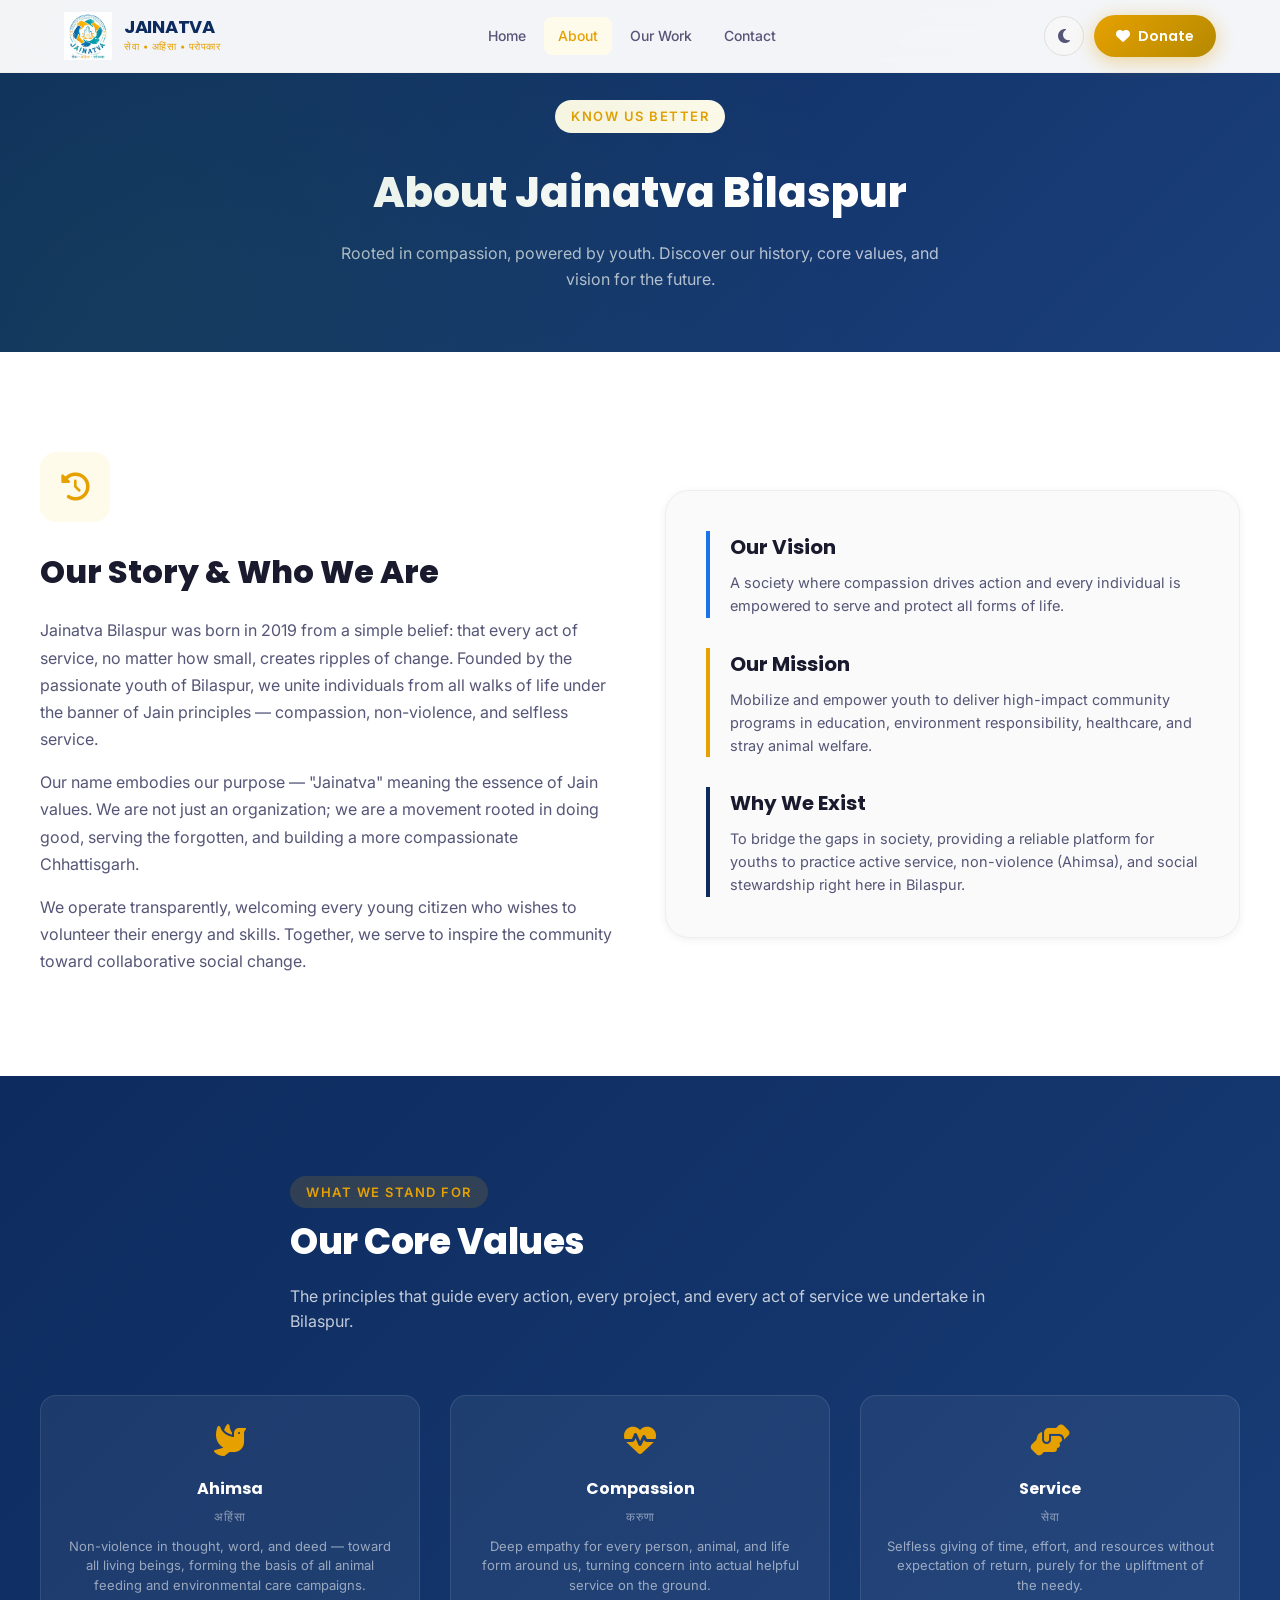
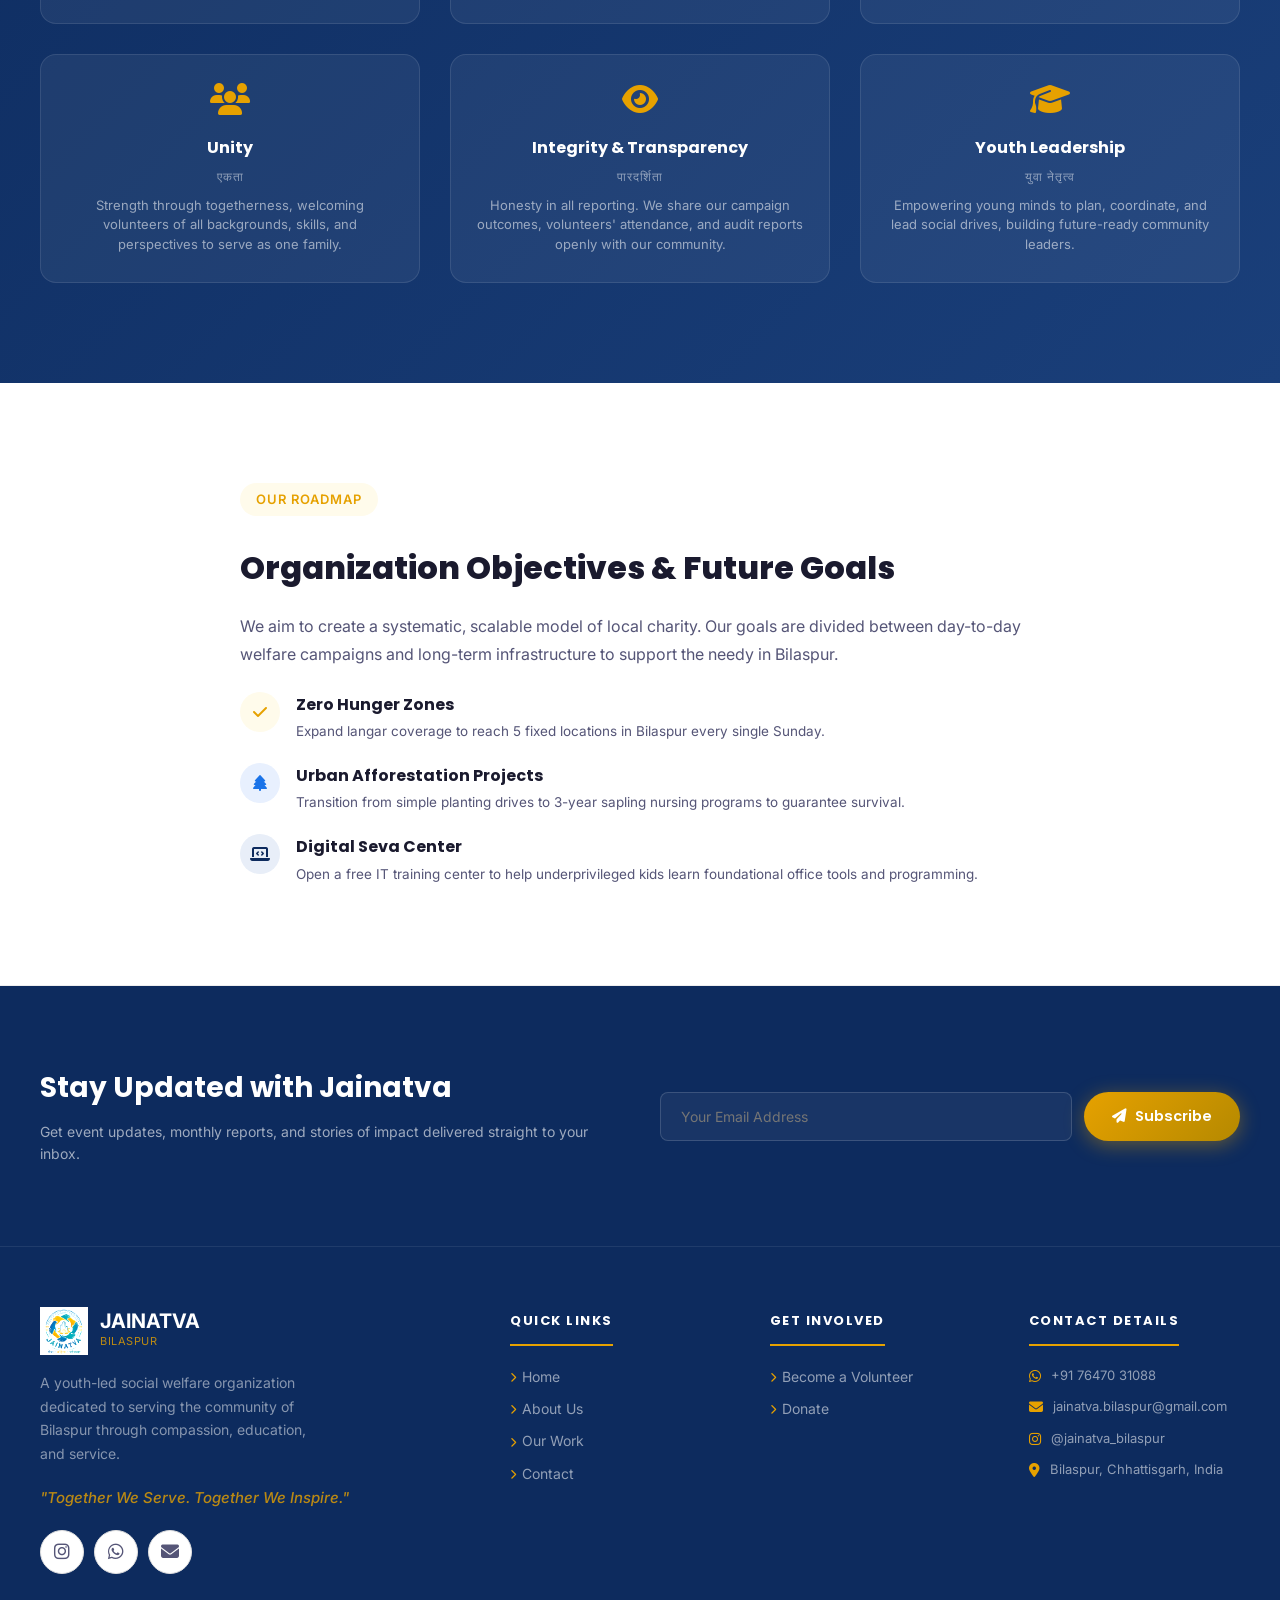
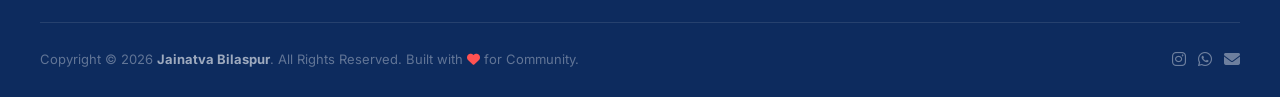
==== commit 224d66a3: "Remove all references to Events section/page, delete events.html" ====
--- a/about.html
+++ b/about.html
@@ -39,7 +39,6 @@
         <li><a href="index.html">Home</a></li>
         <li><a href="about.html" class="active">About</a></li>
         <li><a href="work.html">Our Work</a></li>
-        <li><a href="events.html">Events</a></li>
         <li><a href="contact.html">Contact</a></li>
       </ul>
 
@@ -62,7 +61,6 @@
     <a href="index.html">Home</a>
     <a href="about.html" class="active">About Us</a>
     <a href="work.html">Our Work</a>
-    <a href="events.html">Events</a>
     <a href="contact.html">Contact</a>
     <a href="contact.html#donate" style="color: var(--saffron); font-weight: bold;"><i class="fas fa-heart"></i> Donate</a>
   </nav>
@@ -253,7 +251,6 @@
             <li><a href="index.html"><i class="fas fa-chevron-right" aria-hidden="true"></i> Home</a></li>
             <li><a href="about.html"><i class="fas fa-chevron-right" aria-hidden="true"></i> About Us</a></li>
             <li><a href="work.html"><i class="fas fa-chevron-right" aria-hidden="true"></i> Our Work</a></li>
-            <li><a href="events.html"><i class="fas fa-chevron-right" aria-hidden="true"></i> Events</a></li>
             <li><a href="contact.html"><i class="fas fa-chevron-right" aria-hidden="true"></i> Contact</a></li>
           </ul>
         </div>
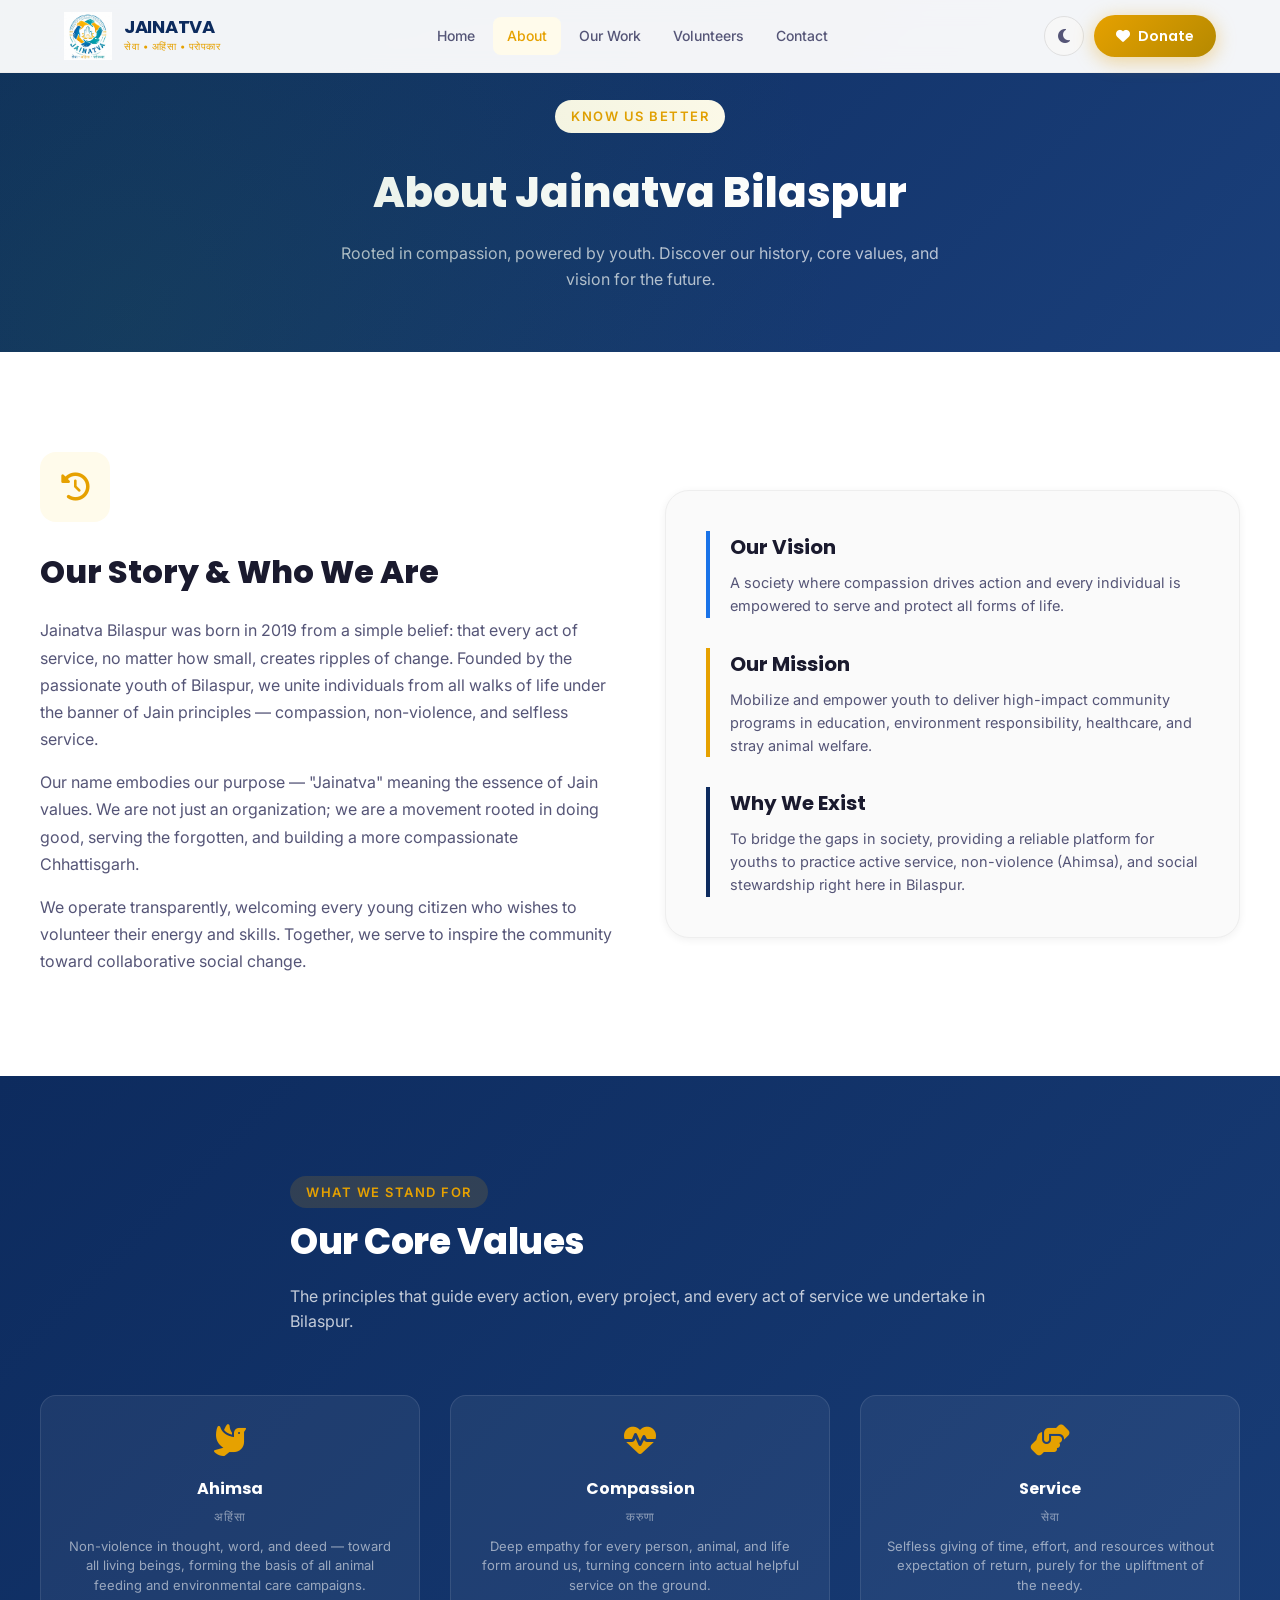
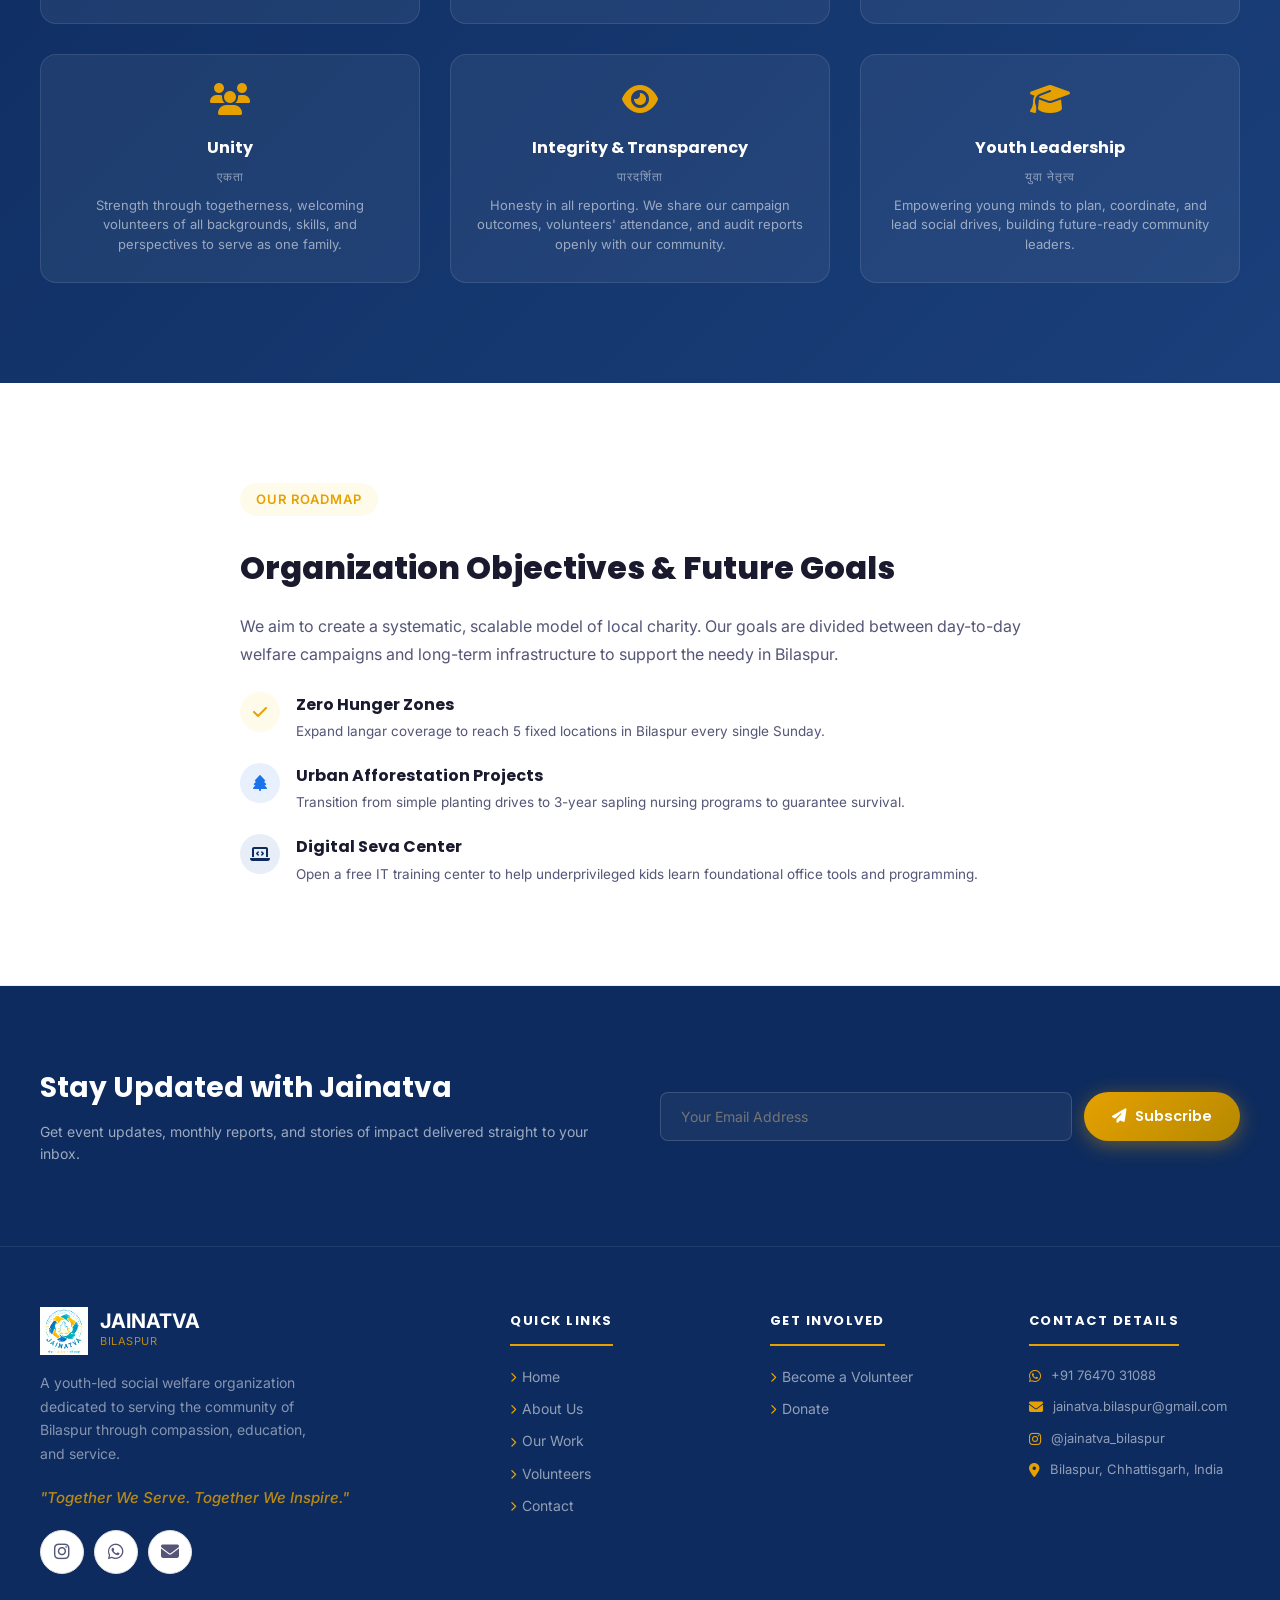
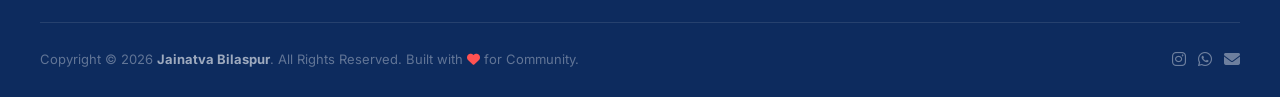
==== commit 7f6265f0: "Add dedicated volunteers.html page, add Volunteers link to navigation menus globally" ====
--- a/about.html
+++ b/about.html
@@ -39,6 +39,7 @@
         <li><a href="index.html">Home</a></li>
         <li><a href="about.html" class="active">About</a></li>
         <li><a href="work.html">Our Work</a></li>
+        <li><a href="volunteers.html">Volunteers</a></li>
         <li><a href="contact.html">Contact</a></li>
       </ul>
 
@@ -61,6 +62,7 @@
     <a href="index.html">Home</a>
     <a href="about.html" class="active">About Us</a>
     <a href="work.html">Our Work</a>
+    <a href="volunteers.html">Volunteers</a>
     <a href="contact.html">Contact</a>
     <a href="contact.html#donate" style="color: var(--saffron); font-weight: bold;"><i class="fas fa-heart"></i> Donate</a>
   </nav>
@@ -251,6 +253,7 @@
             <li><a href="index.html"><i class="fas fa-chevron-right" aria-hidden="true"></i> Home</a></li>
             <li><a href="about.html"><i class="fas fa-chevron-right" aria-hidden="true"></i> About Us</a></li>
             <li><a href="work.html"><i class="fas fa-chevron-right" aria-hidden="true"></i> Our Work</a></li>
+            <li><a href="volunteers.html"><i class="fas fa-chevron-right" aria-hidden="true"></i> Volunteers</a></li>
             <li><a href="contact.html"><i class="fas fa-chevron-right" aria-hidden="true"></i> Contact</a></li>
           </ul>
         </div>
@@ -258,7 +261,7 @@
         <div class="footer-col">
           <h4>Get Involved</h4>
           <ul class="footer-links">
-            <li><a href="index.html#volunteer"><i class="fas fa-chevron-right" aria-hidden="true"></i> Become a Volunteer</a></li>
+            <li><a href="volunteers.html#volunteer-form-section"><i class="fas fa-chevron-right" aria-hidden="true"></i> Become a Volunteer</a></li>
             <li><a href="contact.html#donate"><i class="fas fa-chevron-right" aria-hidden="true"></i> Donate</a></li>
           </ul>
         </div>
